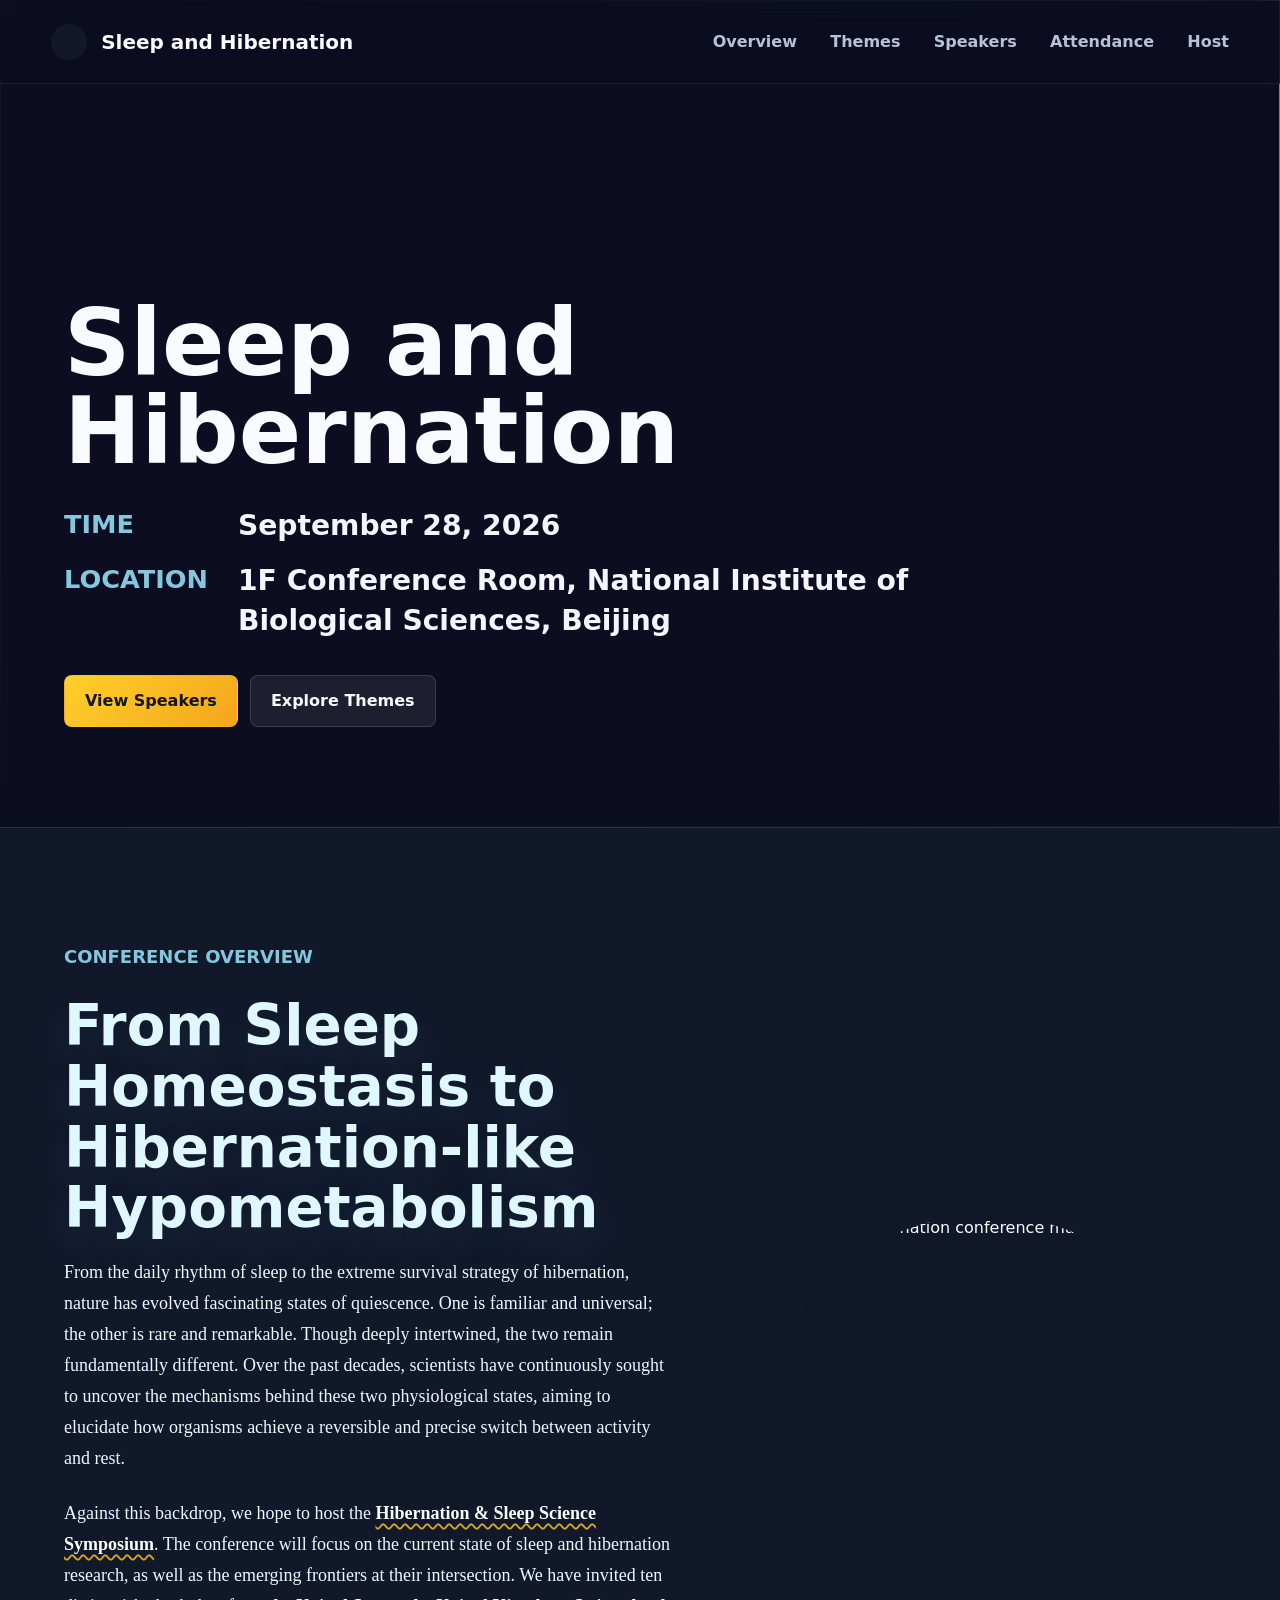
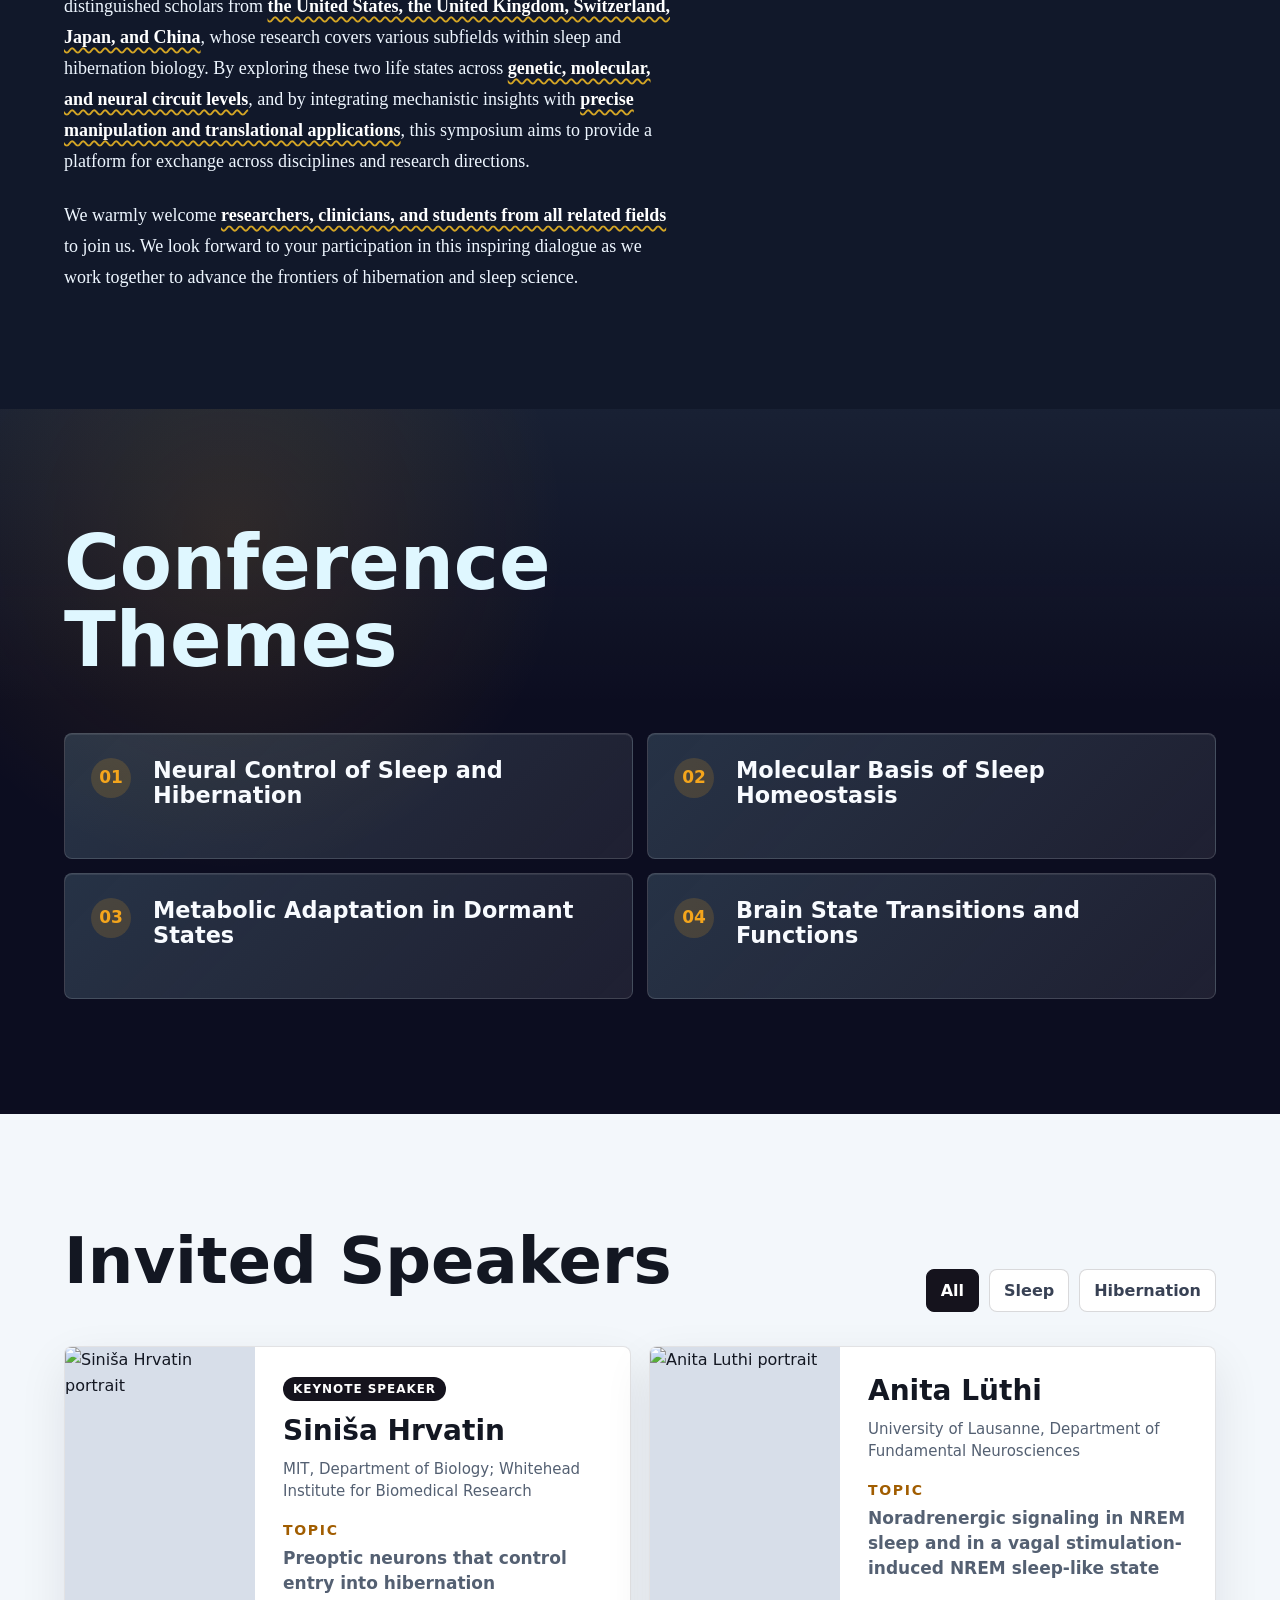
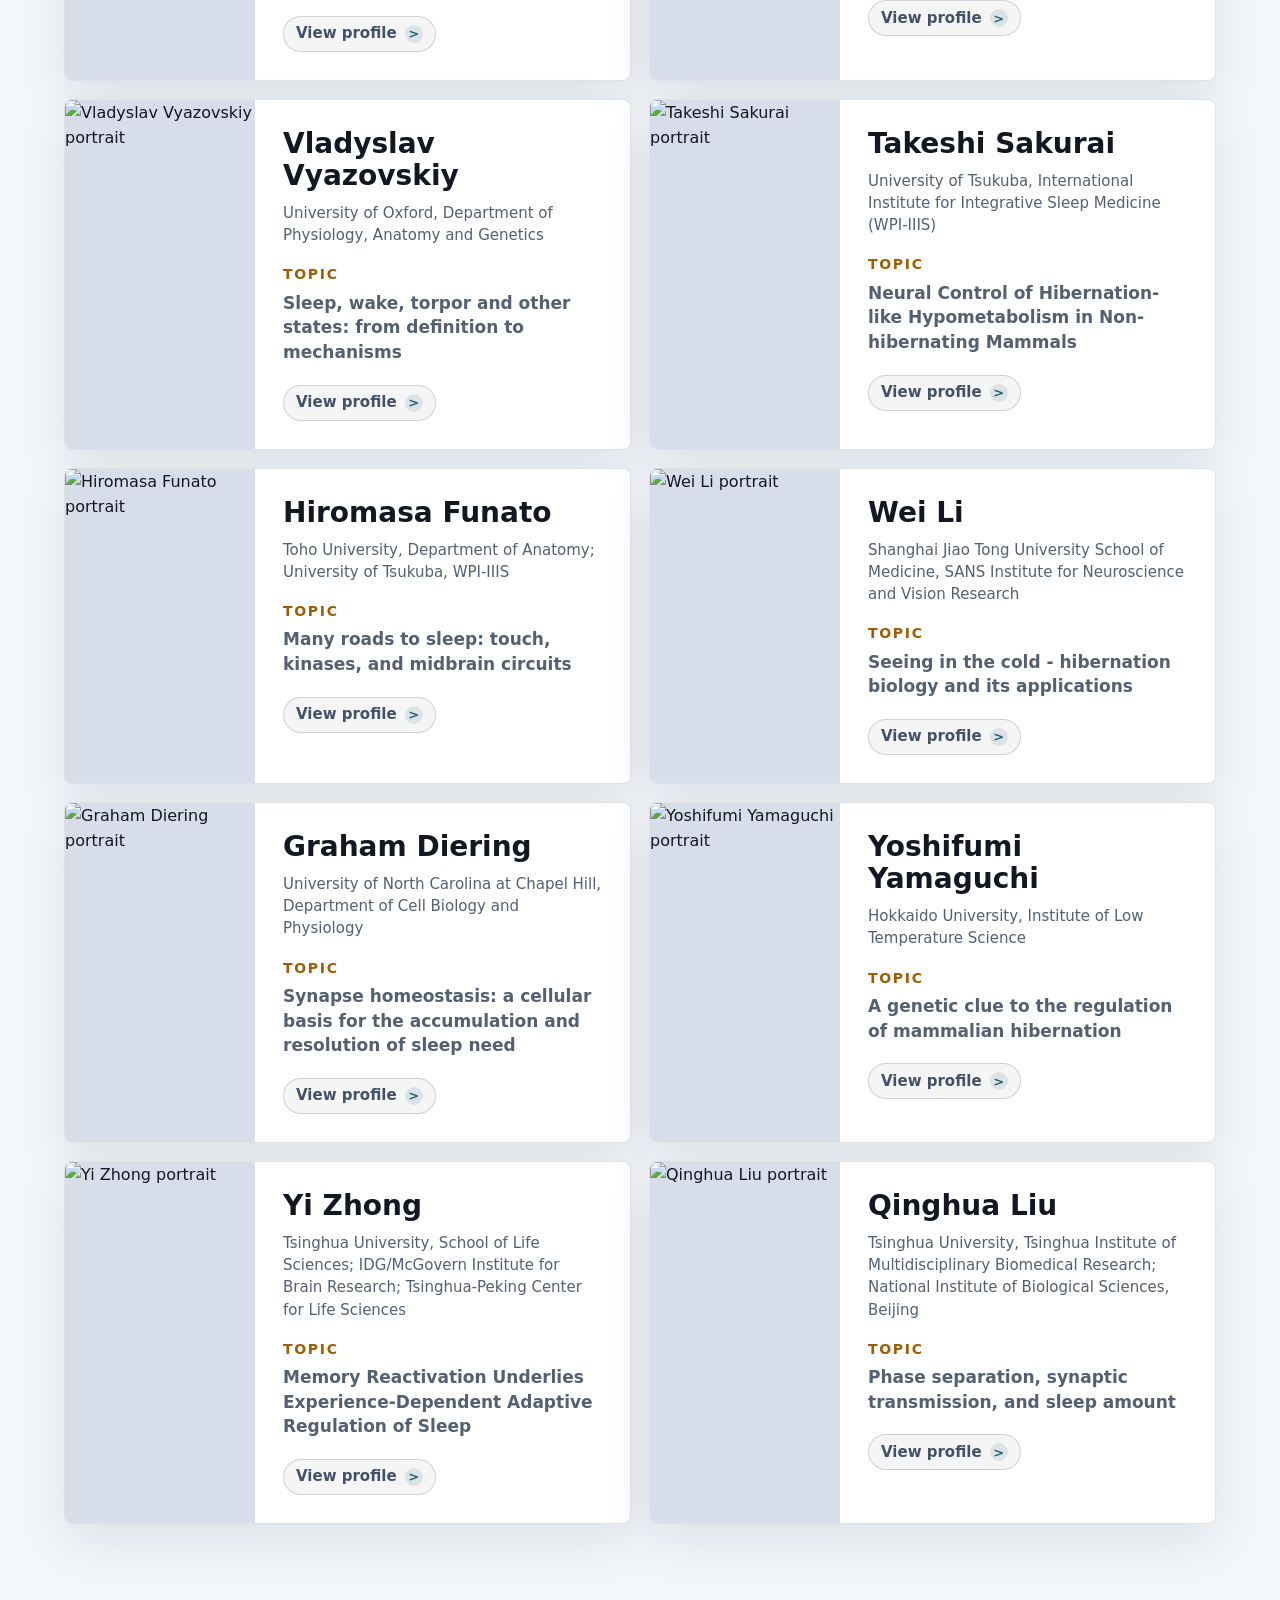
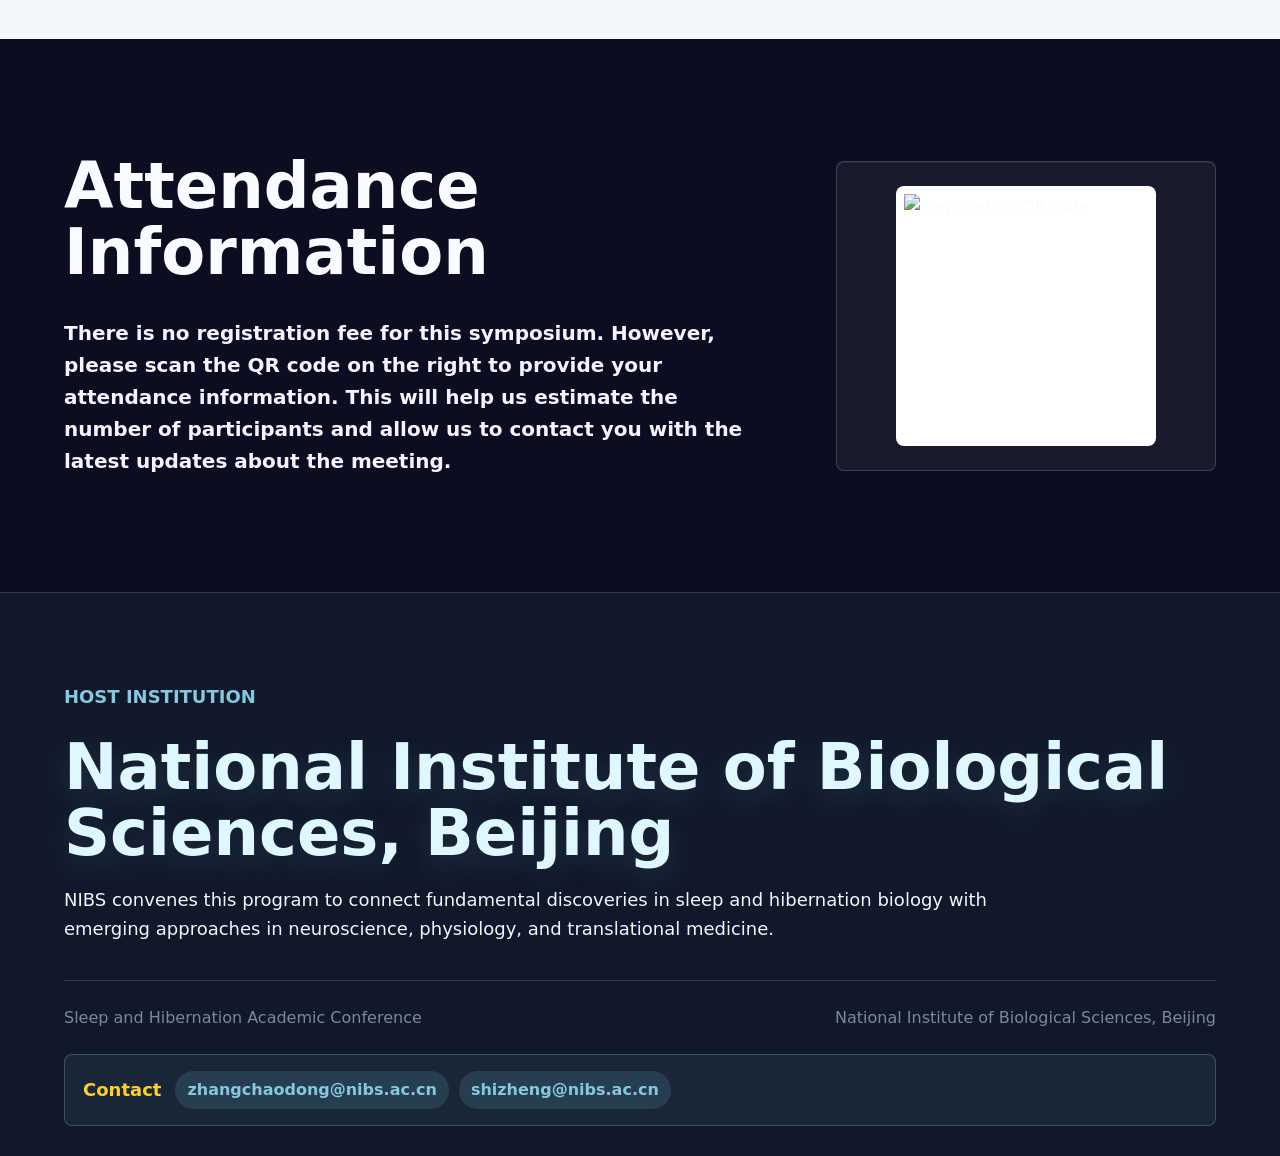
==== index.html @ 2f061929 "Add files via upload" ====
<!doctype html>
<html lang="en">
  <head>
    <meta charset="utf-8">
    <meta name="viewport" content="width=device-width, initial-scale=1">
    <title>Sleep and Hibernation | Academic Conference</title>
    <meta name="description" content="Sleep and Hibernation academic conference speaker introduction website.">
    <link rel="icon" href="assets/sleep-hibernation-logo.jpg">
    <link rel="stylesheet" href="styles.css">
  </head>
  <body>
    <header class="site-header" aria-label="Main navigation">
      <a class="brand" href="#top" aria-label="Sleep and Hibernation home">
        <span class="brand-mark"></span>
        <span>Sleep and Hibernation</span>
      </a>
      <nav class="nav-links" aria-label="Section navigation">
        <a href="#overview">Overview</a>
        <a href="#themes">Themes</a>
        <a href="#speakers">Speakers</a>
        <a href="#attendance">Attendance</a>
        <a href="#host">Host</a>
      </nav>
    </header>

    <main id="top">
      <section class="hero" aria-labelledby="hero-title">
        <div class="hero-media" aria-hidden="true">
          <img src="assets/sleep-hibernation-logo.jpg" alt="">
        </div>
        <div class="hero-panel">
          <h1 id="hero-title">Sleep and Hibernation</h1>
          <dl class="hero-details" aria-label="Conference time and location">
            <div>
              <dt>Time</dt>
              <dd>September 28, 2026</dd>
            </div>
            <div>
              <dt>Location</dt>
              <dd>1F Conference Room, National Institute of Biological Sciences, Beijing</dd>
            </div>
          </dl>
          <div class="hero-actions" aria-label="Primary links">
            <a class="button primary" href="#speakers">View Speakers</a>
            <a class="button secondary" href="#themes">Explore Themes</a>
          </div>
        </div>
      </section>

      <section id="overview" class="section intro-section">
        <div class="section-kicker">Conference Overview</div>
        <div class="intro-grid">
          <div class="intro-main">
            <h2>From Sleep Homeostasis to Hibernation-like Hypometabolism</h2>
            <div class="intro-copy">
              <p>
                From the daily rhythm of sleep to the extreme survival strategy of hibernation,
                nature has evolved fascinating states of quiescence. One is familiar and
                universal; the other is rare and remarkable. Though deeply intertwined, the two
                remain fundamentally different. Over the past decades, scientists have
                continuously sought to uncover the mechanisms behind these two physiological
                states, aiming to elucidate how organisms achieve a reversible and precise switch
                between activity and rest.
              </p>
              <p>
                Against this backdrop, we hope to host the <strong>Hibernation &amp; Sleep Science
                Symposium</strong>. The conference will focus on the current state of sleep and
                hibernation research, as well as the emerging frontiers at their intersection. We
                have invited ten distinguished scholars from <strong>the United States, the United Kingdom, Switzerland,
                Japan, and China</strong>, whose research covers various subfields within sleep
                and hibernation biology. By exploring these two life states across <strong>genetic,
                molecular, and neural circuit levels</strong>, and by integrating mechanistic
                insights with <strong>precise manipulation and translational applications</strong>,
                this symposium aims to provide a platform for exchange across disciplines and
                research directions.
              </p>
              <p>
                We warmly welcome <strong>researchers, clinicians, and students from all related
                fields</strong> to join us. We look forward to your participation in this
                inspiring dialogue as we work together to advance the frontiers of hibernation
                and sleep science.
              </p>
            </div>
          </div>
          <aside class="overview-panel" aria-label="Conference highlights">
            <div class="overview-panel-media">
              <img src="assets/conference-emblem-logo.jpg" alt="Sleep and Hibernation conference mark">
            </div>
          </aside>
        </div>
      </section>

      <section id="themes" class="section theme-section">
        <h2>Conference Themes</h2>
        <div class="theme-grid">
          <article class="theme-card">
            <span>01</span>
            <h3>Neural Control of Sleep and Hibernation</h3>
          </article>
          <article class="theme-card">
            <span>02</span>
            <h3>Molecular Basis of Sleep Homeostasis</h3>
          </article>
          <article class="theme-card">
            <span>03</span>
            <h3>Metabolic Adaptation in Dormant States</h3>
          </article>
          <article class="theme-card">
            <span>04</span>
            <h3>Brain State Transitions and Functions</h3>
          </article>
        </div>
      </section>

      <section id="speakers" class="section speakers-section">
        <div class="section-heading">
          <div>
            <h2>Invited Speakers</h2>
          </div>
          <div class="speaker-controls" aria-label="Speaker filters">
            <button class="filter-button is-active" type="button" data-filter="all">All</button>
            <button class="filter-button" type="button" data-filter="sleep">Sleep</button>
            <button class="filter-button" type="button" data-filter="hibernation">Hibernation</button>
          </div>
        </div>

        <div class="speaker-grid">
          <a class="speaker-card is-keynote" href="speaker.html?id=sinisa-hrvatin" data-topic="hibernation circuits">
            <img class="portrait-sinisa" src="assets/sinisa-hrvatin-updated.jpg" alt="Siniša Hrvatin portrait">
            <div class="speaker-content">
              <span class="speaker-badge">Keynote Speaker</span>
              <h3>Siniša Hrvatin</h3>
              <p class="affiliation">MIT, Department of Biology; Whitehead Institute for Biomedical Research</p>
              <p class="talk"><span>Topic</span>Preoptic neurons that control entry into hibernation</p>
              <span class="detail-cue">View profile</span>
            </div>
          </a>

          <a class="speaker-card" href="speaker.html?id=anita-luthi" data-topic="sleep circuits">
            <img src="assets/anita-luthi.png" alt="Anita Luthi portrait">
            <div class="speaker-content">
              <h3>Anita Lüthi</h3>
              <p class="affiliation">University of Lausanne, Department of Fundamental Neurosciences</p>
              <p class="talk"><span>Topic</span>Noradrenergic signaling in NREM sleep and in a vagal stimulation-induced NREM sleep-like state</p>
              <span class="detail-cue">View profile</span>
            </div>
          </a>

          <a class="speaker-card" href="speaker.html?id=vladyslav-vyazovskiy" data-topic="sleep hibernation">
            <img src="assets/vladyslav-vyazovskiy.jpeg" alt="Vladyslav Vyazovskiy portrait">
            <div class="speaker-content">
              <h3>Vladyslav Vyazovskiy</h3>
              <p class="affiliation">University of Oxford, Department of Physiology, Anatomy and Genetics</p>
              <p class="talk"><span>Topic</span>Sleep, wake, torpor and other states: from definition to mechanisms</p>
              <span class="detail-cue">View profile</span>
            </div>
          </a>

          <a class="speaker-card" href="speaker.html?id=takeshi-sakurai" data-topic="sleep hibernation circuits">
            <img src="assets/takeshi-sakurai.jpeg" alt="Takeshi Sakurai portrait">
            <div class="speaker-content">
              <h3>Takeshi Sakurai</h3>
              <p class="affiliation">University of Tsukuba, International Institute for Integrative Sleep Medicine (WPI-IIIS)</p>
              <p class="talk"><span>Topic</span>Neural Control of Hibernation-like Hypometabolism in Non-hibernating Mammals</p>
              <span class="detail-cue">View profile</span>
            </div>
          </a>

          <a class="speaker-card" href="speaker.html?id=hiromasa-funato" data-topic="sleep circuits">
            <img src="assets/hiromasa-funato.jpeg" alt="Hiromasa Funato portrait">
            <div class="speaker-content">
              <h3>Hiromasa Funato</h3>
              <p class="affiliation">Toho University, Department of Anatomy; University of Tsukuba, WPI-IIIS</p>
              <p class="talk"><span>Topic</span>Many roads to sleep: touch, kinases, and midbrain circuits</p>
              <span class="detail-cue">View profile</span>
            </div>
          </a>

          <a class="speaker-card" href="speaker.html?id=wei-li" data-topic="hibernation">
            <img src="assets/wei-li.jpeg" alt="Wei Li portrait">
            <div class="speaker-content">
              <h3>Wei Li</h3>
              <p class="affiliation">Shanghai Jiao Tong University School of Medicine, SANS Institute for Neuroscience and Vision Research</p>
              <p class="talk"><span>Topic</span>Seeing in the cold - hibernation biology and its applications</p>
              <span class="detail-cue">View profile</span>
            </div>
          </a>

          <a class="speaker-card" href="speaker.html?id=graham-diering" data-topic="sleep">
            <img src="assets/graham-diering.jpeg" alt="Graham Diering portrait">
            <div class="speaker-content">
              <h3>Graham Diering</h3>
              <p class="affiliation">University of North Carolina at Chapel Hill, Department of Cell Biology and Physiology</p>
              <p class="talk"><span>Topic</span>Synapse homeostasis: a cellular basis for the accumulation and resolution of sleep need</p>
              <span class="detail-cue">View profile</span>
            </div>
          </a>

          <a class="speaker-card" href="speaker.html?id=yoshifumi-yamaguchi" data-topic="hibernation">
            <img src="assets/yoshifumi-yamaguchi-updated.jpg" alt="Yoshifumi Yamaguchi portrait">
            <div class="speaker-content">
              <h3>Yoshifumi Yamaguchi</h3>
              <p class="affiliation">Hokkaido University, Institute of Low Temperature Science</p>
              <p class="talk"><span>Topic</span>A genetic clue to the regulation of mammalian hibernation</p>
              <span class="detail-cue">View profile</span>
            </div>
          </a>

          <a class="speaker-card" href="speaker.html?id=yi-zhong" data-topic="circuits">
            <img class="portrait-yi" src="assets/yi-zhong-updated.jpg" alt="Yi Zhong portrait">
            <div class="speaker-content">
              <h3>Yi Zhong</h3>
              <p class="affiliation">Tsinghua University, School of Life Sciences; IDG/McGovern Institute for Brain Research; Tsinghua-Peking Center for Life Sciences</p>
              <p class="talk"><span>Topic</span>Memory Reactivation Underlies Experience-Dependent Adaptive Regulation of Sleep</p>
              <span class="detail-cue">View profile</span>
            </div>
          </a>

          <a class="speaker-card" href="speaker.html?id=qinghua-liu" data-topic="sleep hibernation circuits">
            <img src="assets/qinghua-liu-updated.png" alt="Qinghua Liu portrait">
            <div class="speaker-content">
              <h3>Qinghua Liu</h3>
              <p class="affiliation">Tsinghua University, Tsinghua Institute of Multidisciplinary Biomedical Research; National Institute of Biological Sciences, Beijing</p>
              <p class="talk"><span>Topic</span>Phase separation, synaptic transmission, and sleep amount</p>
              <span class="detail-cue">View profile</span>
            </div>
          </a>
        </div>
      </section>

      <section id="attendance" class="section attendance-section">
        <div class="attendance-copy">
          <h2>Attendance Information</h2>
          <p>
            There is no registration fee for this symposium. However, please scan the QR code
            on the right to provide your attendance information. This will help us estimate
            the number of participants and allow us to contact you with the latest updates
            about the meeting.
          </p>
        </div>
        <aside class="registration-card" aria-label="Registration QR code">
          <img class="registration-qr" src="assets/registration-qrcode.jpg" alt="Registration QR code">
        </aside>
      </section>
    </main>

    <footer id="host" class="site-footer">
      <div class="footer-host">
        <div class="section-kicker">Host Institution</div>
        <h2>National Institute of Biological Sciences, Beijing</h2>
        <p>
          NIBS convenes this program to connect fundamental discoveries in sleep and hibernation
          biology with emerging approaches in neuroscience, physiology, and translational medicine.
        </p>
      </div>
      <div class="footer-meta">
        <span>Sleep and Hibernation Academic Conference</span>
        <span>National Institute of Biological Sciences, Beijing</span>
        <span class="footer-contact">
          <strong>Contact</strong>
          <a href="mailto:zhangchaodong@nibs.ac.cn">zhangchaodong@nibs.ac.cn</a>
          <a href="mailto:shizheng@nibs.ac.cn">shizheng@nibs.ac.cn</a>
        </span>
      </div>
    </footer>

    <script src="script.js"></script>
  </body>
</html>
---- styles.css ----
:root {
  color-scheme: dark;
  --ink: #f8fbff;
  --muted: #b8c2d6;
  --dim: #7c879d;
  --navy: #0c0d20;
  --panel: #171b2d;
  --line: rgba(255, 255, 255, 0.14);
  --amber: #f4a51c;
  --gold: #ffd02a;
  --blue: #83c8de;
  --ice: #dff7ff;
  --shadow: 0 24px 70px rgba(0, 0, 0, 0.34);
}

* {
  box-sizing: border-box;
}

html {
  scroll-behavior: smooth;
}

body {
  margin: 0;
  font-family: Inter, ui-sans-serif, system-ui, -apple-system, BlinkMacSystemFont, "Segoe UI", sans-serif;
  background: var(--navy);
  color: var(--ink);
  line-height: 1.6;
}

img {
  max-width: 100%;
  display: block;
}

a {
  color: inherit;
  text-decoration: none;
}

.site-header {
  position: fixed;
  z-index: 10;
  top: 0;
  left: 0;
  right: 0;
  display: flex;
  align-items: center;
  justify-content: space-between;
  min-height: 84px;
  padding: 18px clamp(24px, 4vw, 72px);
  border-bottom: 1px solid rgba(255, 255, 255, 0.08);
  background: rgba(12, 13, 32, 0.78);
  backdrop-filter: blur(18px);
}

.brand {
  display: inline-flex;
  align-items: center;
  gap: 14px;
  font-size: 20px;
  font-weight: 900;
  letter-spacing: 0;
}

.brand-mark {
  width: 36px;
  height: 36px;
  border-radius: 999px;
  border: 1px solid transparent;
  background: #12182a url("assets/conference-emblem-brand.jpg") center / 112% 112% no-repeat;
  box-shadow: none;
}

.nav-links {
  display: flex;
  gap: clamp(18px, 2.6vw, 38px);
  color: var(--muted);
  font-size: 16px;
  font-weight: 800;
}

.nav-links a {
  transition: color 180ms ease;
}

.nav-links a:hover {
  color: var(--ink);
}

.hero {
  position: relative;
  min-height: 92vh;
  display: grid;
  align-items: end;
  padding: 120px clamp(18px, 5vw, 72px) 8vh;
  overflow: hidden;
  border-bottom: 1px solid var(--line);
}

.hero-media {
  position: absolute;
  inset: 0;
}

.hero-media::after {
  content: "";
  position: absolute;
  inset: 0;
  background:
    linear-gradient(90deg, rgba(12, 13, 32, 0.96) 0%, rgba(12, 13, 32, 0.76) 45%, rgba(12, 13, 32, 0.36) 100%),
    linear-gradient(0deg, rgba(12, 13, 32, 0.92) 0%, rgba(12, 13, 32, 0) 34%);
}

.hero-media img {
  width: 100%;
  height: 100%;
  object-fit: cover;
  object-position: 58% center;
  filter: saturate(1.08) contrast(1.02);
}

.hero-panel {
  position: relative;
  max-width: 1280px;
  transform: translateY(-28px);
}

.eyebrow,
.section-kicker {
  margin: 0 0 24px;
  color: var(--blue);
  font-size: clamp(18px, 1.4vw, 24px);
  font-weight: 900;
  letter-spacing: 0;
  text-transform: uppercase;
}

.eyebrow {
  margin-bottom: 16px;
  font-size: clamp(24px, 1.8vw, 32px);
}

h1,
h2,
h3,
p {
  margin-top: 0;
}

h1 {
  margin-bottom: 30px;
  max-width: 1220px;
  font-size: clamp(56px, 7.2vw, 112px);
  line-height: 0.96;
  letter-spacing: 0;
}

h2 {
  margin-bottom: 18px;
  font-size: clamp(34px, 5vw, 64px);
  line-height: 1.02;
  letter-spacing: 0;
}

h3 {
  margin-bottom: 10px;
  font-size: 24px;
  line-height: 1.15;
}

.hero-actions {
  display: flex;
  flex-wrap: wrap;
  gap: 12px;
}

.hero-details {
  display: grid;
  gap: 16px;
  max-width: 850px;
  margin: 0 0 34px;
}

.hero-details div {
  display: grid;
  grid-template-columns: 150px minmax(0, 1fr);
  gap: 24px;
  align-items: start;
}

.hero-details dt {
  color: var(--blue);
  font-size: clamp(21px, 2vw, 28px);
  font-weight: 900;
  letter-spacing: 0;
  line-height: 1.42;
  text-transform: uppercase;
}

.hero-details dd {
  margin: 0;
  color: #f2f7ff;
  font-size: clamp(22px, 2.2vw, 30px);
  font-weight: 800;
  line-height: 1.42;
}

.button {
  display: inline-flex;
  align-items: center;
  justify-content: center;
  min-height: 46px;
  padding: 12px 20px;
  border: 1px solid var(--line);
  border-radius: 8px;
  font-weight: 800;
  transition: transform 180ms ease, border-color 180ms ease, background 180ms ease;
}

.button:hover {
  transform: translateY(-2px);
}

.button.primary {
  border-color: transparent;
  background: linear-gradient(135deg, var(--gold), var(--amber));
  color: #15131d;
}

.button.secondary {
  background: rgba(255, 255, 255, 0.07);
}

.section {
  padding: clamp(64px, 9vw, 116px) clamp(18px, 5vw, 72px);
}

.section-heading {
  display: grid;
  grid-template-columns: minmax(0, 1.15fr) minmax(280px, 0.85fr);
  gap: clamp(28px, 5vw, 72px);
  align-items: end;
}

.intro-grid {
  display: grid;
  grid-template-columns: minmax(0, 1060px) minmax(380px, 480px);
  gap: clamp(44px, 5vw, 92px);
  align-items: center;
  justify-content: space-between;
}

.intro-section {
  background: #11182a;
}

.intro-main h2 {
  max-width: 980px;
  color: var(--ice);
  font-family: inherit;
  font-size: clamp(34px, 4.4vw, 60px);
  line-height: 1.08;
  text-shadow: 0 16px 42px rgba(131, 200, 222, 0.12);
}

.intro-section p,
.host-copy p {
  max-width: 1040px;
  color: #eef6ff;
  font-size: 18px;
}

.intro-copy {
  max-width: 1040px;
  font-family: "Comic Sans MS", "Comic Sans", cursive;
}

.intro-copy p {
  margin-bottom: 24px;
  line-height: 1.72;
}

.intro-copy p:last-child {
  margin-bottom: 0;
}

.intro-copy strong {
  color: #ffffff;
  font-weight: 900;
  text-decoration-line: underline;
  text-decoration-style: wavy;
  text-decoration-color: rgba(255, 196, 35, 0.82);
  text-decoration-thickness: 1.5px;
  text-underline-offset: 0.22em;
}

.overview-panel {
  display: grid;
  justify-items: end;
  align-items: center;
  min-height: 360px;
}

.overview-panel-media {
  width: min(100%, 460px);
  aspect-ratio: 1;
  overflow: hidden;
  border-radius: 999px;
  background: transparent;
  box-shadow: none;
}

.overview-panel-media img {
  width: 100%;
  height: 100%;
  object-fit: contain;
  filter: drop-shadow(0 22px 48px rgba(0, 0, 0, 0.18));
}

.theme-section {
  background:
    radial-gradient(circle at 18% 18%, rgba(244, 165, 28, 0.12), transparent 28%),
    linear-gradient(180deg, rgba(131, 200, 222, 0.1), transparent 42%),
    #0c0d20;
}

.theme-section .section-kicker {
  margin-bottom: 12px;
  color: var(--gold);
  font-size: clamp(16px, 1.2vw, 20px);
}

.theme-section h2 {
  max-width: 760px;
  margin-bottom: 54px;
  color: var(--ice);
  font-family: inherit;
  font-size: clamp(44px, 6vw, 76px);
}

.theme-grid {
  display: grid;
  grid-template-columns: repeat(2, minmax(0, 1fr));
  gap: 14px;
  margin-top: 0;
}

.theme-card {
  position: relative;
  min-height: 126px;
  padding: 24px 28px 24px 88px;
  border: 1px solid var(--line);
  border-radius: 8px;
  background:
    linear-gradient(135deg, rgba(131, 200, 222, 0.16), rgba(255, 255, 255, 0.045)),
    rgba(255, 255, 255, 0.04);
  box-shadow: inset 0 1px 0 rgba(255, 255, 255, 0.08);
}

.theme-card span {
  position: absolute;
  top: 24px;
  left: 26px;
  display: grid;
  place-items: center;
  width: 40px;
  height: 40px;
  margin-bottom: 0;
  border-radius: 999px;
  background: rgba(244, 165, 28, 0.16);
  color: var(--amber);
  font-size: 17px;
  font-weight: 900;
}

.theme-card h3 {
  max-width: 520px;
  margin-bottom: 0;
  font-size: clamp(20px, 1.75vw, 27px);
  line-height: 1.14;
}

.theme-card p {
  margin-bottom: 0;
  color: var(--muted);
}

.speakers-section {
  background: #f3f7fb;
  color: #131722;
}

.speakers-section .section-kicker {
  color: #27778d;
}

.speaker-controls {
  display: flex;
  flex-wrap: wrap;
  justify-content: flex-end;
  gap: 10px;
}

.filter-button {
  min-height: 38px;
  padding: 8px 14px;
  border: 1px solid rgba(19, 23, 34, 0.16);
  border-radius: 8px;
  background: #ffffff;
  color: #384154;
  font: inherit;
  font-weight: 800;
  cursor: pointer;
  transition: background 160ms ease, color 160ms ease, border-color 160ms ease;
}

.filter-button.is-active,
.filter-button:hover {
  border-color: #15131d;
  background: #15131d;
  color: #ffffff;
}

.speaker-grid {
  display: grid;
  grid-template-columns: repeat(2, minmax(0, 1fr));
  gap: 18px;
  margin-top: 34px;
}

.speaker-card {
  position: relative;
  display: grid;
  grid-template-columns: 190px minmax(0, 1fr);
  min-height: 260px;
  overflow: hidden;
  border: 1px solid rgba(19, 23, 34, 0.12);
  border-radius: 8px;
  background: #ffffff;
  box-shadow: 0 18px 48px rgba(15, 21, 36, 0.09);
  color: inherit;
  cursor: pointer;
  transition: border-color 180ms ease, box-shadow 180ms ease, transform 180ms ease;
}

.speaker-card:hover,
.speaker-card:focus-visible {
  border-color: rgba(29, 96, 115, 0.42);
  box-shadow: 0 22px 54px rgba(15, 21, 36, 0.14);
  transform: translateY(-2px);
  outline: none;
}

.speaker-card:hover .detail-cue,
.speaker-card:focus-visible .detail-cue {
  border-color: #15131d;
  background: #15131d;
  color: #ffffff;
  transform: translateX(2px);
}

.speaker-card.is-hidden {
  display: none;
}

.speaker-card img {
  width: 100%;
  height: 100%;
  min-height: 260px;
  object-fit: cover;
  background: #d7dee9;
}

.speaker-card .portrait-sinisa {
  object-position: 68% center;
}

.speaker-card .portrait-yi,
.profile-photo .portrait-yi {
  object-position: 54% center;
}

.speaker-content {
  padding: 28px;
}

.speaker-content h3 {
  font-size: 28px;
}

.speaker-badge {
  display: inline-flex;
  width: fit-content;
  margin-bottom: 14px;
  padding: 6px 10px;
  border-radius: 999px;
  background: #15131d;
  color: #ffffff;
  font-size: 12px;
  font-weight: 900;
  letter-spacing: 0.08em;
  line-height: 1;
  text-transform: uppercase;
}

.speaker-content p {
  color: #546072;
}

.speaker-content p:last-child {
  margin-bottom: 0;
}

.talk {
  margin-bottom: 0;
  color: #384154;
  font-size: 17px;
  font-weight: 900;
  line-height: 1.45;
}

.talk span {
  display: block;
  margin-bottom: 6px;
  color: #a15d00;
  font-size: 14px;
  letter-spacing: 0.12em;
  text-transform: uppercase;
}

.affiliation {
  margin-bottom: 18px;
  color: #4f6a82;
  font-size: 15px;
  font-weight: 500;
  line-height: 1.48;
}

.detail-cue {
  display: inline-flex;
  align-items: center;
  gap: 8px;
  margin-top: 20px;
  width: fit-content;
  padding: 8px 12px;
  border: 1px solid rgba(19, 23, 34, 0.16);
  border-radius: 999px;
  background: rgba(19, 23, 34, 0.04);
  color: #42506a;
  font-size: 15px;
  font-weight: 800;
  line-height: 1;
  transition: background 160ms ease, border-color 160ms ease, color 160ms ease, transform 160ms ease;
}

.detail-cue::after {
  content: ">";
  display: grid;
  place-items: center;
  width: 18px;
  height: 18px;
  border-radius: 999px;
  background: rgba(29, 96, 115, 0.12);
  color: #1d6073;
  font-size: 13px;
  line-height: 1;
}

.speaker-card:hover .detail-cue::after,
.speaker-card:focus-visible .detail-cue::after {
  background: rgba(255, 255, 255, 0.18);
  color: #ffffff;
}

.attendance-section {
  display: grid;
  grid-template-columns: minmax(0, 1fr) minmax(300px, 380px);
  gap: clamp(36px, 6vw, 86px);
  align-items: center;
  background: #0c0d20;
}

.attendance-section .section-kicker {
  color: #9eeeff;
}

.attendance-copy {
  max-width: 920px;
}

.attendance-copy p {
  max-width: 860px;
  margin-top: 32px;
  margin-bottom: 0;
  color: #eef6ff;
  font-size: 20px;
  font-weight: 700;
}

.registration-card {
  display: flex;
  align-items: center;
  justify-content: center;
  padding: 24px;
  border: 1px solid rgba(131, 200, 222, 0.24);
  border-radius: 8px;
  background: rgba(255, 255, 255, 0.055);
  box-shadow: inset 0 1px 0 rgba(255, 255, 255, 0.07);
}

.registration-qr {
  width: min(100%, 260px);
  aspect-ratio: 1;
  padding: 8px;
  border-radius: 8px;
  background: #ffffff;
  object-fit: contain;
}

.profile-main {
  min-height: 100vh;
  padding-top: 72px;
  background:
    linear-gradient(180deg, rgba(131, 200, 222, 0.09), transparent 28%),
    #0f1726;
}

.profile-hero {
  display: grid;
  grid-template-columns: minmax(260px, 0.68fr) minmax(0, 1.32fr);
  gap: clamp(28px, 5vw, 72px);
  align-items: start;
  padding: clamp(54px, 8vw, 96px) clamp(18px, 5vw, 72px);
}

.profile-photo {
  margin: 0;
  overflow: hidden;
  border: 1px solid var(--line);
  border-radius: 8px;
  background: #20283a;
  box-shadow: var(--shadow);
}

.profile-photo img {
  width: 100%;
  aspect-ratio: 4 / 5;
  object-fit: cover;
}

.profile-photo .portrait-sinisa {
  object-position: 68% center;
}

.profile-content {
  max-width: 900px;
}

.profile-content h1 {
  margin-bottom: 16px;
  font-size: clamp(48px, 7vw, 92px);
}

.profile-affiliation {
  margin-bottom: 34px;
  color: var(--blue);
  font-size: 20px;
  font-weight: 600;
  line-height: 1.5;
}

.profile-talk,
.profile-bio,
.profile-links,
.profile-publications {
  padding: 26px;
  border: 1px solid var(--line);
  border-radius: 8px;
  background: rgba(255, 255, 255, 0.055);
}

.profile-talk,
.profile-bio,
.profile-links {
  margin-bottom: 18px;
}

.profile-talk span,
.profile-bio span,
.profile-links span,
.profile-publications > span {
  display: block;
  margin-bottom: 14px;
  color: var(--amber);
  font-size: 15px;
  font-weight: 900;
  letter-spacing: 0.08em;
  text-transform: uppercase;
}

.profile-talk p,
.profile-bio p {
  margin-bottom: 0;
  color: var(--muted);
  font-size: 18px;
}

.profile-talk p {
  color: var(--ink);
  font-size: 22px;
  font-weight: 900;
}

.profile-links a,
.profile-publications a {
  color: var(--ice);
  font-weight: 900;
  text-decoration: underline;
  text-decoration-color: rgba(223, 247, 255, 0.34);
  text-underline-offset: 4px;
}

.profile-publications ul {
  display: grid;
  gap: 18px;
  margin: 0;
  padding: 0;
  list-style: none;
}

.profile-publications li {
  display: grid;
  gap: 6px;
}

.profile-publications li span {
  color: var(--muted);
  font-size: 15px;
  font-weight: 800;
}

.profile-back {
  display: inline-flex;
  margin-top: 28px;
  color: var(--ice);
  font-weight: 900;
}

.site-footer {
  display: grid;
  gap: 36px;
  padding: clamp(58px, 7vw, 92px) clamp(18px, 5vw, 72px) 30px;
  border-top: 1px solid var(--line);
  background: #11182a;
  color: var(--dim);
  font-size: 14px;
}

.footer-host {
  max-width: 1180px;
}

.footer-host h2 {
  margin-bottom: 20px;
  color: var(--ice);
  text-shadow: 0 10px 34px rgba(131, 200, 222, 0.16);
}

.footer-host p {
  max-width: 980px;
  margin-bottom: 0;
  color: #eef6ff;
  font-size: 18px;
}

.footer-meta {
  display: grid;
  grid-template-columns: minmax(0, 1fr) minmax(0, 1fr);
  gap: 18px;
  padding-top: 24px;
  border-top: 1px solid var(--line);
  font-size: 16px;
  line-height: 1.6;
}

.footer-meta span:nth-child(2) {
  text-align: right;
}

.footer-contact {
  display: flex;
  flex-wrap: wrap;
  align-items: center;
  grid-column: 1 / -1;
  gap: 10px;
  margin-top: 6px;
  padding: 16px 18px;
  border: 1px solid rgba(131, 200, 222, 0.28);
  border-radius: 8px;
  background: rgba(131, 200, 222, 0.08);
  color: #eef6ff;
}

.footer-contact strong {
  margin-right: 4px;
  color: var(--gold);
  font-size: 18px;
  font-weight: 900;
}

.footer-contact a {
  display: inline-flex;
  align-items: center;
  min-height: 34px;
  padding: 6px 12px;
  border-radius: 999px;
  background: rgba(131, 200, 222, 0.14);
  color: var(--blue);
  font-weight: 900;
}

.footer-contact a:hover {
  background: rgba(131, 200, 222, 0.24);
  color: var(--ice);
}

@media (max-width: 1080px) {
  .theme-grid,
  .speaker-grid {
    grid-template-columns: repeat(2, minmax(0, 1fr));
  }

  .speaker-card {
    grid-template-columns: 160px minmax(0, 1fr);
  }
}

@media (max-width: 780px) {
  .site-header {
    position: absolute;
    align-items: flex-start;
    gap: 12px;
    min-height: 72px;
  }

  .nav-links {
    display: none;
  }

  .hero {
    min-height: 88vh;
    padding-top: 108px;
  }

  .hero-panel,
  h1 {
    max-width: 820px;
  }

  h1 {
    font-size: clamp(54px, 11vw, 86px);
  }

  .hero-media img {
    object-position: 60% center;
  }

  .hero-media::after {
    background:
      linear-gradient(90deg, rgba(12, 13, 32, 0.96), rgba(12, 13, 32, 0.62)),
      linear-gradient(0deg, rgba(12, 13, 32, 0.96), rgba(12, 13, 32, 0.08) 62%);
  }

  .section-heading,
  .intro-grid,
  .attendance-section {
    grid-template-columns: 1fr;
  }

  .overview-panel {
    justify-items: center;
    min-height: 0;
  }

  .theme-grid,
  .speaker-grid {
    grid-template-columns: 1fr;
  }

  .theme-section h2 {
    margin-bottom: 28px;
  }

  .theme-card {
    min-height: 118px;
    padding: 22px 24px 22px 78px;
  }

  .theme-card span {
    top: 22px;
    left: 24px;
    width: 36px;
    height: 36px;
  }

  .speaker-controls {
    justify-content: flex-start;
  }

  .speaker-card {
    grid-template-columns: 1fr;
  }

  .speaker-card img {
    height: 320px;
  }

  .registration-card {
    max-width: 520px;
  }

  .profile-hero {
    grid-template-columns: 1fr;
  }

  .profile-photo {
    max-width: 420px;
  }
}

@media (max-width: 480px) {
  .brand {
    font-size: 14px;
  }

  h1 {
    font-size: 52px;
  }

  .hero-actions,
  .button {
    width: 100%;
  }

  .hero-details div,
  .footer-meta {
    grid-template-columns: 1fr;
  }

  .registration-qr {
    width: 160px;
  }

  .hero-details {
    gap: 14px;
    margin-bottom: 28px;
  }

  .hero-details div {
    gap: 4px;
  }

  .hero-details dd {
    font-size: 21px;
  }

  .footer-meta span:nth-child(2) {
    text-align: left;
  }

  .speaker-content {
    padding: 20px;
  }

  .theme-card {
    min-height: 104px;
    padding: 18px 18px 20px 66px;
  }

  .theme-card span {
    top: 18px;
    left: 18px;
    width: 34px;
    height: 34px;
    font-size: 15px;
  }

  .overview-panel {
    min-height: 280px;
  }

  .overview-panel-media {
    width: min(100%, 300px);
  }
}
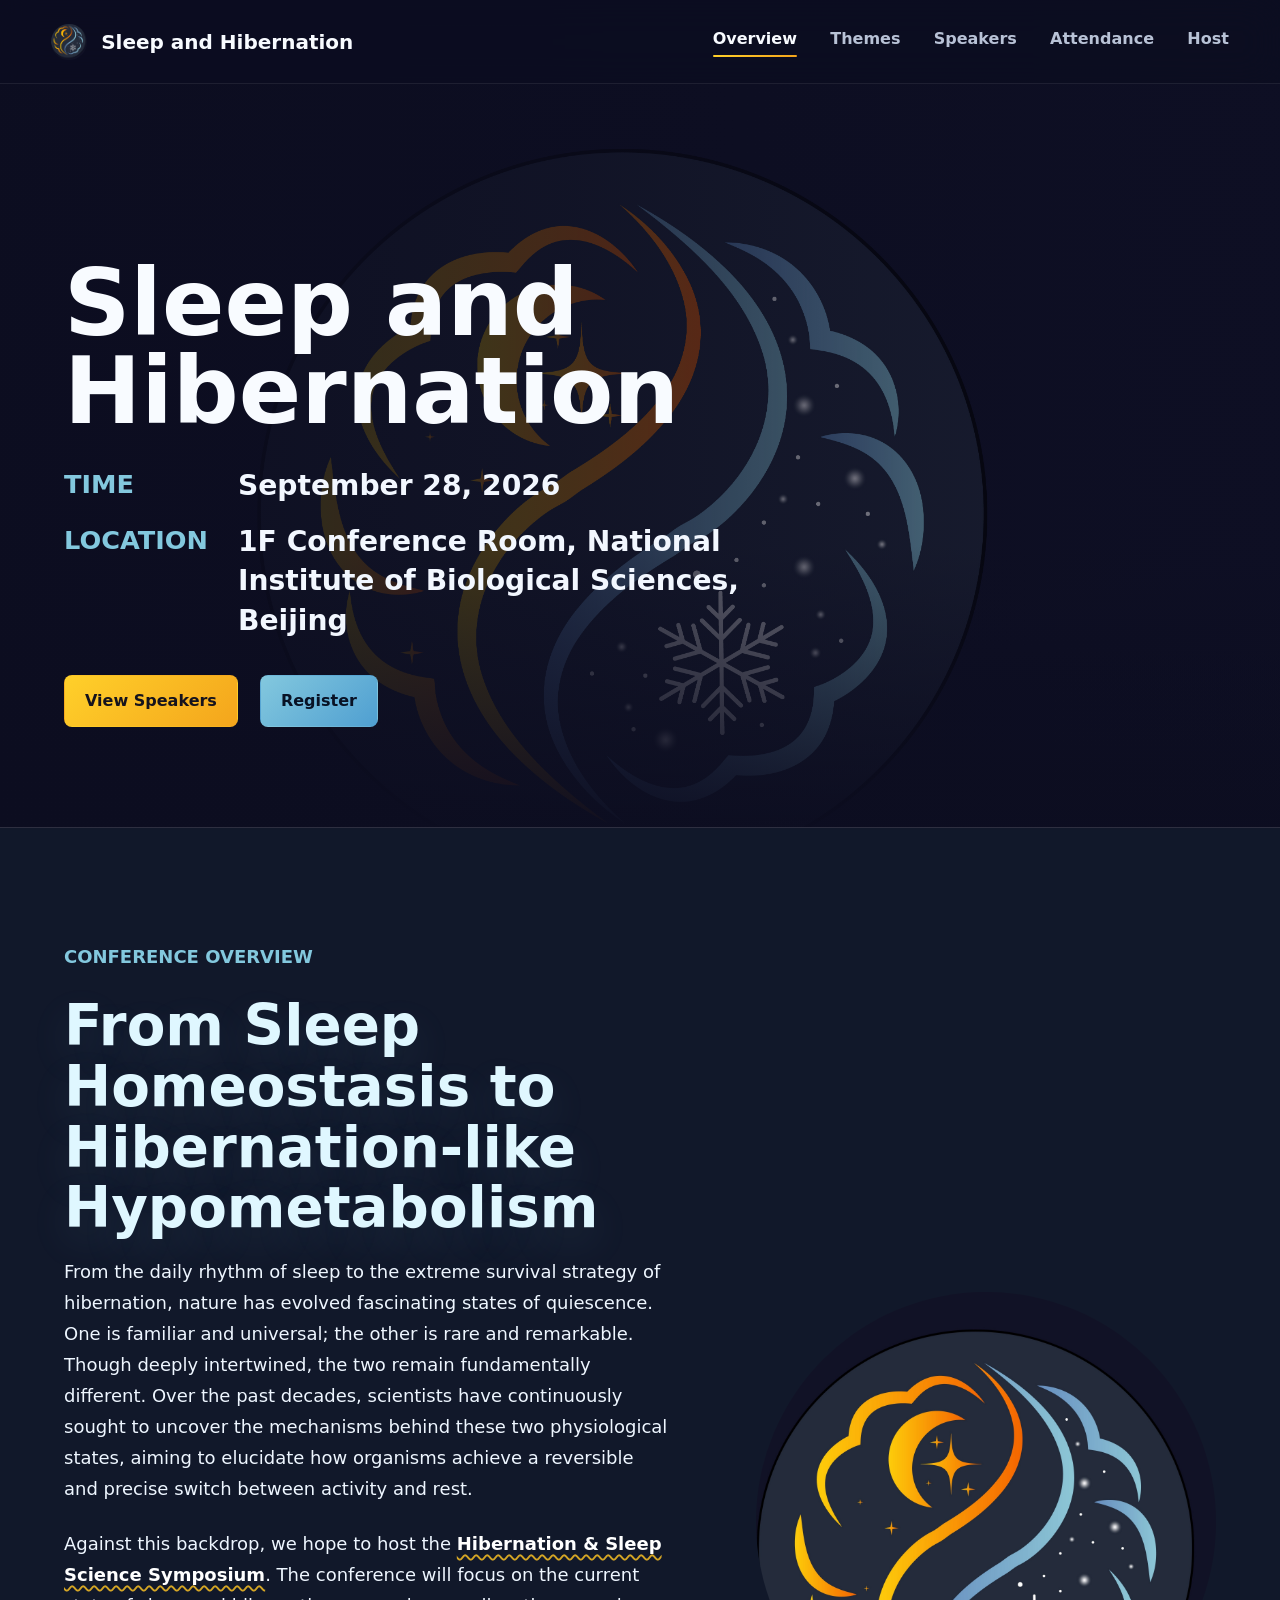
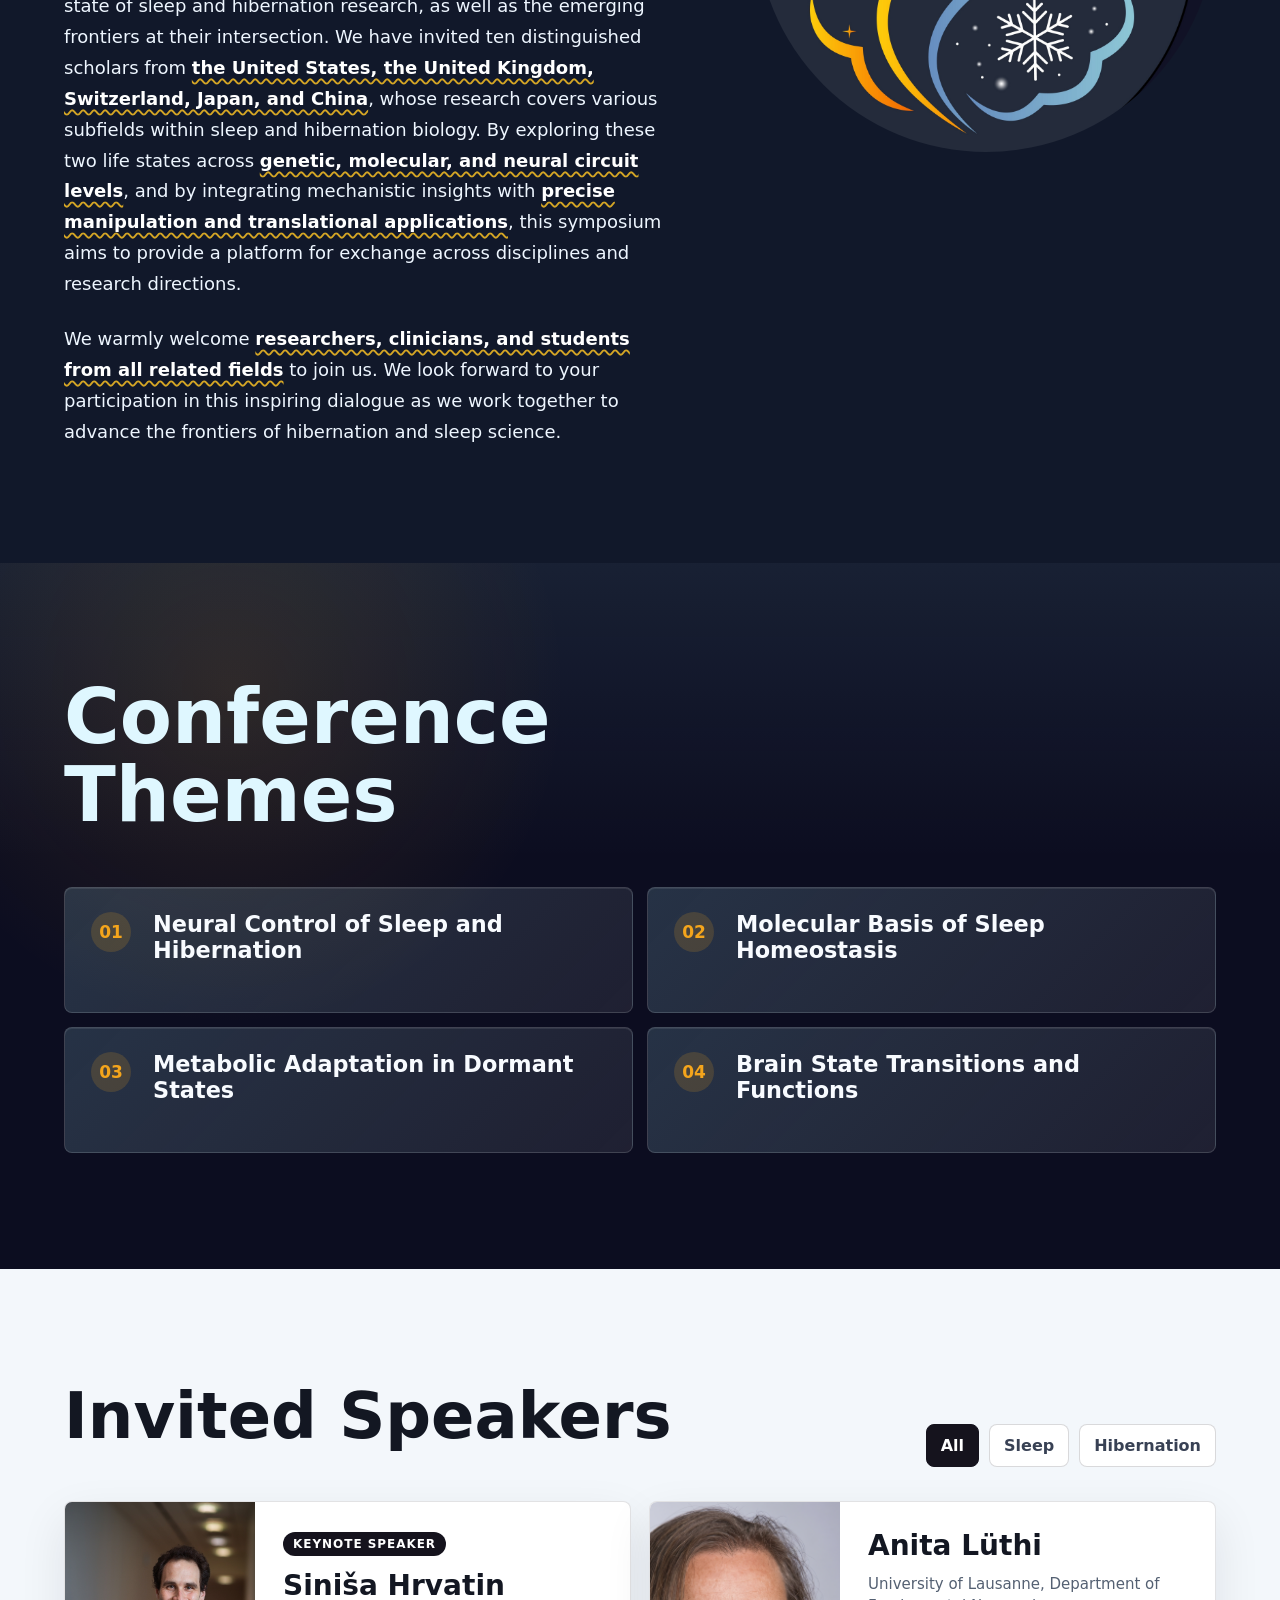
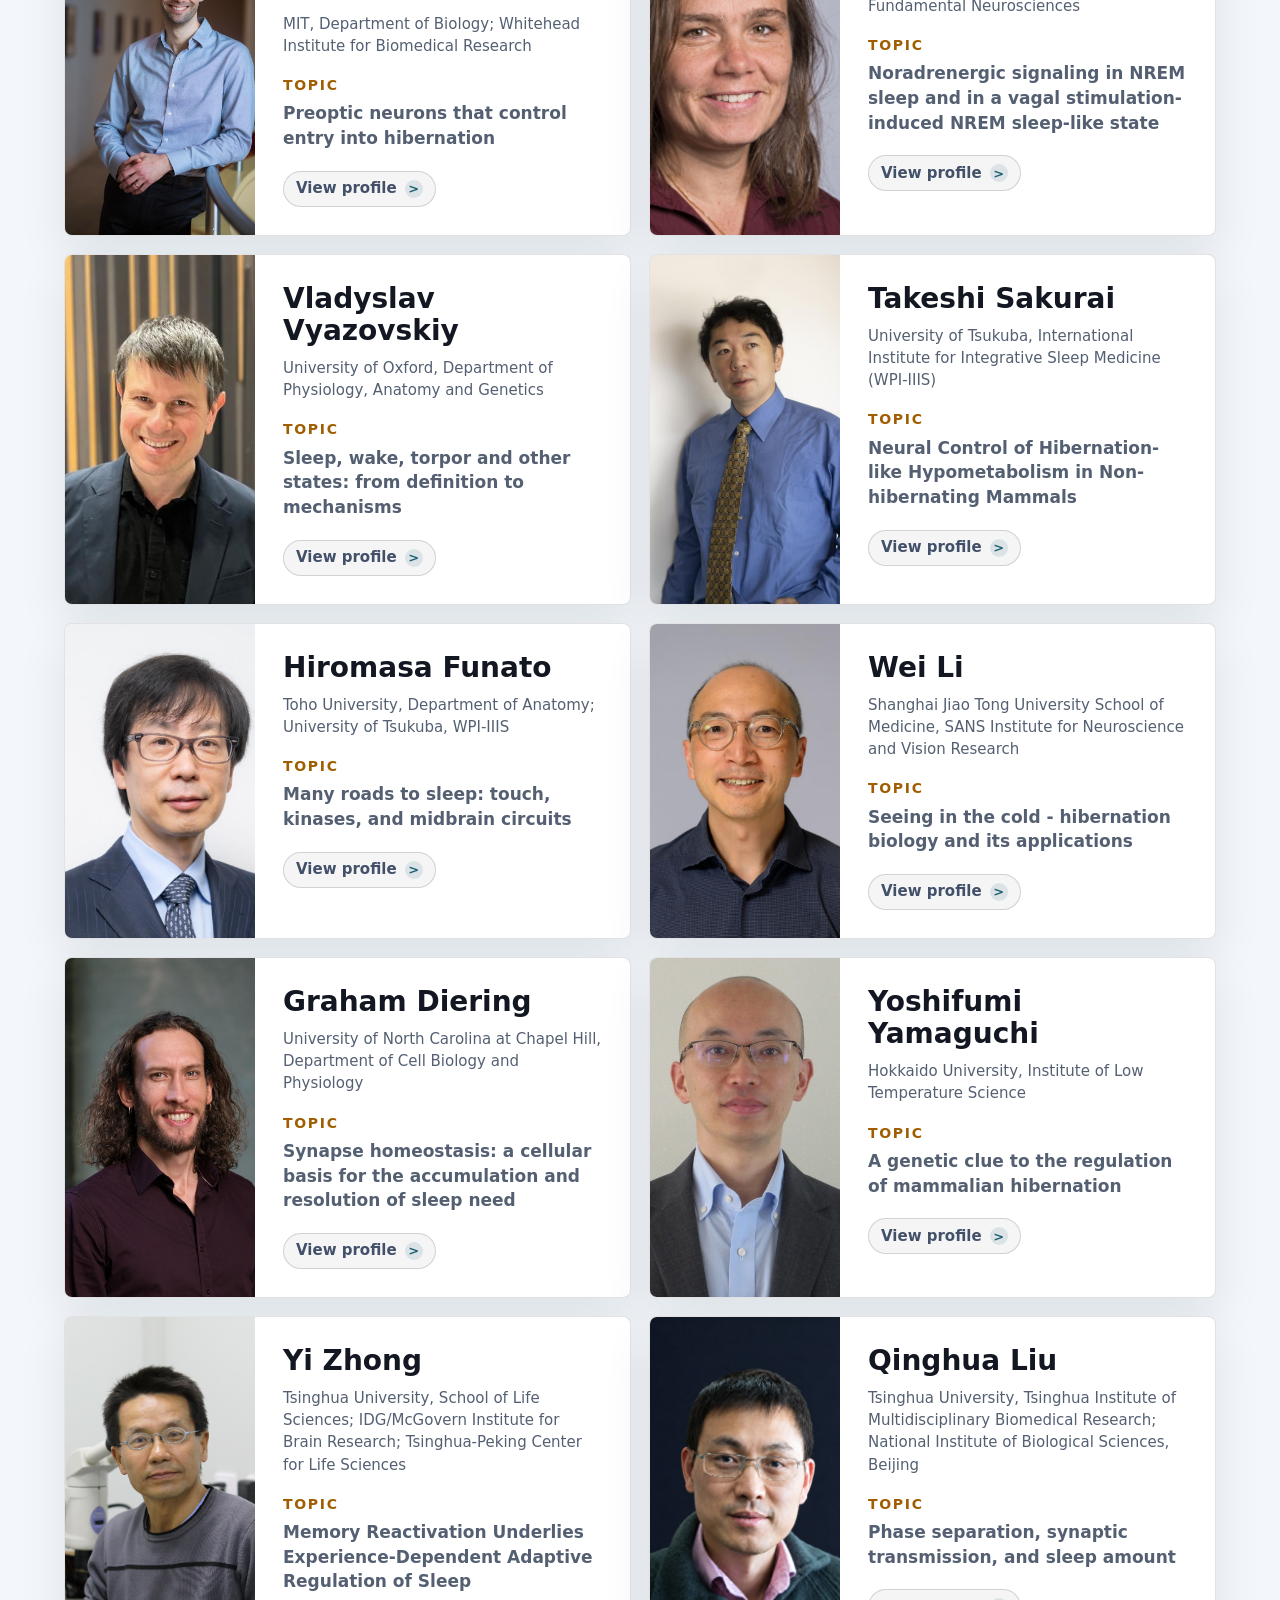
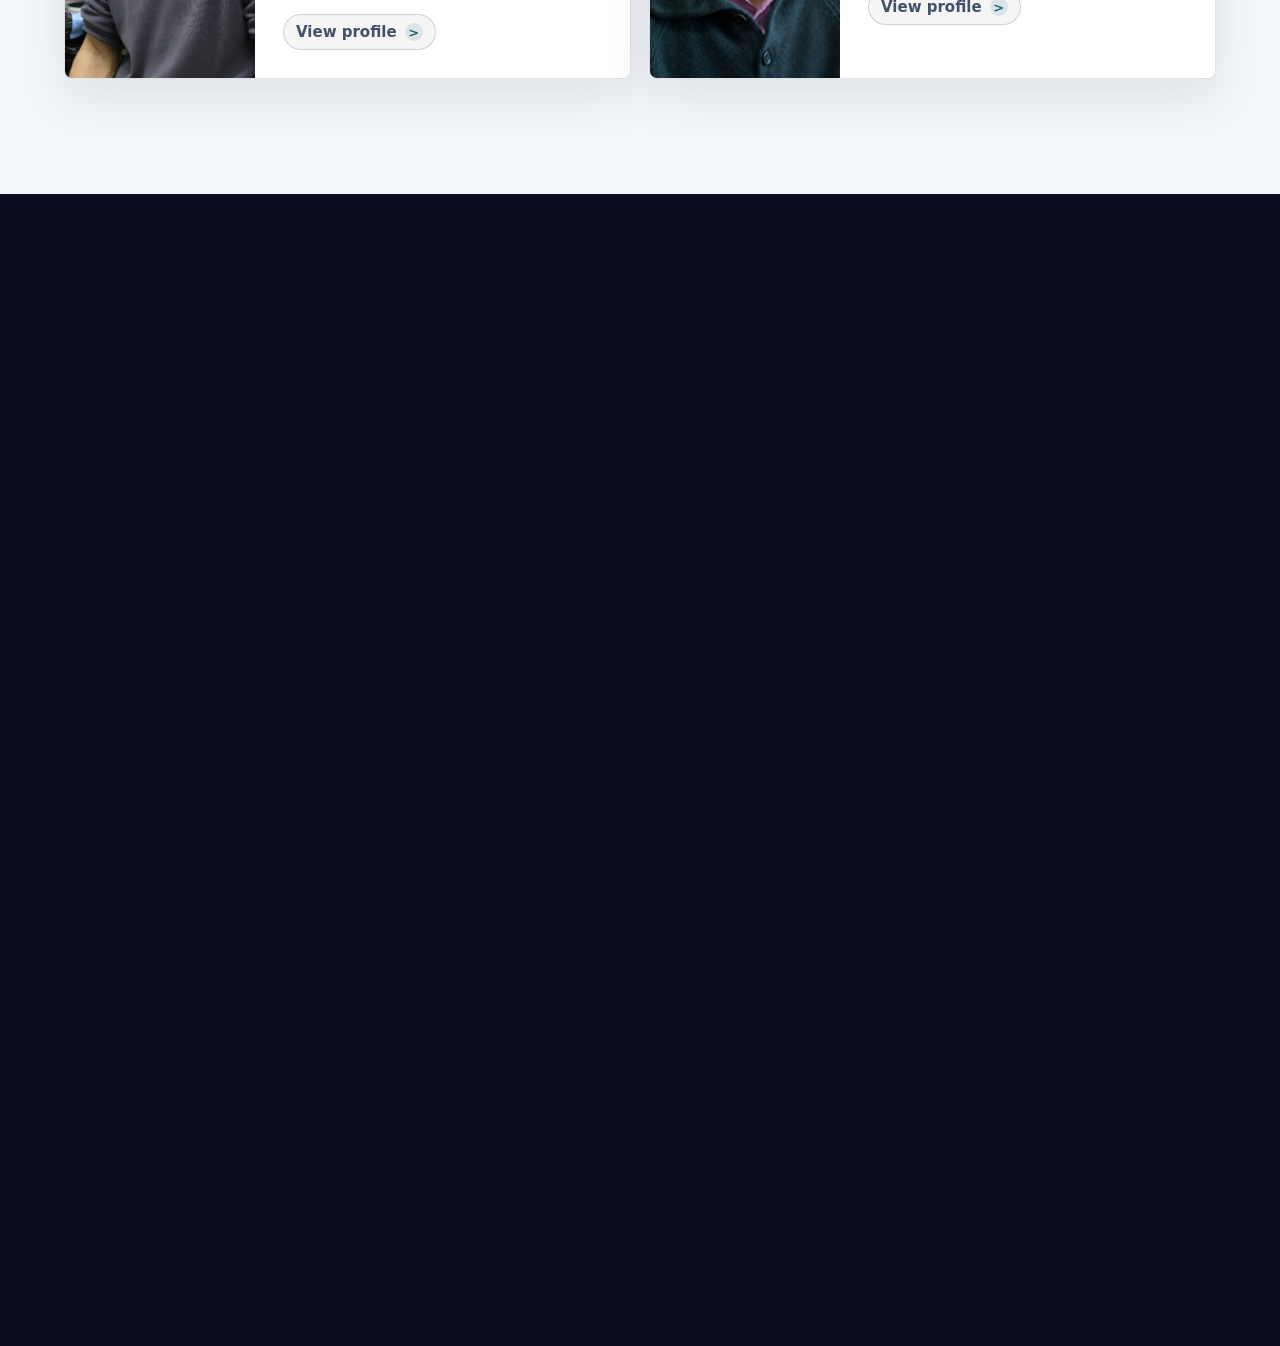
==== commit 2a9eacfa: "Add files via upload" ====
--- a/index.html
+++ b/index.html
@@ -21,7 +21,18 @@
         <a href="#attendance">Attendance</a>
         <a href="#host">Host</a>
       </nav>
+      <button class="nav-toggle" type="button" aria-label="Open menu" aria-expanded="false" aria-controls="mobile-menu">
+        <span></span><span></span><span></span>
+      </button>
     </header>
+
+    <div class="mobile-menu" id="mobile-menu" hidden>
+      <a href="#overview">Overview</a>
+      <a href="#themes">Themes</a>
+      <a href="#speakers">Speakers</a>
+      <a href="#attendance">Attendance</a>
+      <a href="#host">Host</a>
+    </div>
 
     <main id="top">
       <section class="hero" aria-labelledby="hero-title">
@@ -29,20 +40,22 @@
           <img src="assets/sleep-hibernation-logo.jpg" alt="">
         </div>
         <div class="hero-panel">
-          <h1 id="hero-title">Sleep and Hibernation</h1>
-          <dl class="hero-details" aria-label="Conference time and location">
-            <div>
-              <dt>Time</dt>
-              <dd>September 28, 2026</dd>
-            </div>
-            <div>
-              <dt>Location</dt>
-              <dd>1F Conference Room, National Institute of Biological Sciences, Beijing</dd>
-            </div>
-          </dl>
-          <div class="hero-actions" aria-label="Primary links">
-            <a class="button primary" href="#speakers">View Speakers</a>
-            <a class="button secondary" href="#themes">Explore Themes</a>
+          <div class="hero-copy">
+            <h1 id="hero-title">Sleep and Hibernation</h1>
+            <dl class="hero-details" aria-label="Conference time and location">
+              <div>
+                <dt>Time</dt>
+                <dd>September 28, 2026</dd>
+              </div>
+              <div>
+                <dt>Location</dt>
+                <dd>1F Conference Room, National Institute of Biological Sciences, Beijing</dd>
+              </div>
+            </dl>
+            <div class="hero-actions" aria-label="Primary links">
+              <a class="button primary" href="#speakers">View Speakers</a>
+              <a class="button register" href="#attendance">Register</a>
+            </div>
           </div>
         </div>
       </section>
@@ -137,7 +150,7 @@
           </a>
 
           <a class="speaker-card" href="speaker.html?id=anita-luthi" data-topic="sleep circuits">
-            <img src="assets/anita-luthi.png" alt="Anita Luthi portrait">
+            <img class="portrait-anita" src="assets/anita-luthi.png" alt="Anita Luthi portrait">
             <div class="speaker-content">
               <h3>Anita Lüthi</h3>
               <p class="affiliation">University of Lausanne, Department of Fundamental Neurosciences</p>
@@ -157,7 +170,7 @@
           </a>
 
           <a class="speaker-card" href="speaker.html?id=takeshi-sakurai" data-topic="sleep hibernation circuits">
-            <img src="assets/takeshi-sakurai.jpeg" alt="Takeshi Sakurai portrait">
+            <img class="portrait-takeshi" src="assets/takeshi-sakurai.jpeg" alt="Takeshi Sakurai portrait">
             <div class="speaker-content">
               <h3>Takeshi Sakurai</h3>
               <p class="affiliation">University of Tsukuba, International Institute for Integrative Sleep Medicine (WPI-IIIS)</p>
@@ -206,7 +219,7 @@
             </div>
           </a>
 
-          <a class="speaker-card" href="speaker.html?id=yi-zhong" data-topic="circuits">
+          <a class="speaker-card" href="speaker.html?id=yi-zhong" data-topic="sleep circuits">
             <img class="portrait-yi" src="assets/yi-zhong-updated.jpg" alt="Yi Zhong portrait">
             <div class="speaker-content">
               <h3>Yi Zhong</h3>
@@ -254,7 +267,6 @@
         </p>
       </div>
       <div class="footer-meta">
-        <span>Sleep and Hibernation Academic Conference</span>
         <span>National Institute of Biological Sciences, Beijing</span>
         <span class="footer-contact">
           <strong>Contact</strong>
@@ -264,6 +276,8 @@
       </div>
     </footer>
 
+    <button class="to-top" id="to-top" type="button" aria-label="Back to top" hidden>↑</button>
+
     <script src="script.js"></script>
   </body>
 </html>
--- a/styles.css
+++ b/styles.css
@@ -123,6 +123,11 @@
 
 .hero-panel {
   position: relative;
+  display: grid;
+  grid-template-columns: minmax(0, 860px) minmax(240px, 360px);
+  gap: clamp(32px, 6vw, 96px);
+  align-items: end;
+  width: 100%;
   max-width: 1280px;
   transform: translateY(-28px);
 }
@@ -173,7 +178,7 @@
 .hero-actions {
   display: flex;
   flex-wrap: wrap;
-  gap: 12px;
+  gap: 22px;
 }
 
 .hero-details {
@@ -233,6 +238,18 @@
   background: rgba(255, 255, 255, 0.07);
 }
 
+.button.register {
+  border-color: transparent;
+  background: linear-gradient(135deg, #83c8de, #4f9fd1);
+  color: #081225;
+  box-shadow: none;
+}
+
+.button.register:hover {
+  background: linear-gradient(135deg, #a6e3f0, #67add4);
+  border-color: transparent;
+}
+
 .section {
   padding: clamp(64px, 9vw, 116px) clamp(18px, 5vw, 72px);
 }
@@ -274,7 +291,6 @@
 
 .intro-copy {
   max-width: 1040px;
-  font-family: "Comic Sans MS", "Comic Sans", cursive;
 }
 
 .intro-copy p {
@@ -470,16 +486,27 @@
   height: 100%;
   min-height: 260px;
   object-fit: cover;
+  object-position: center center;
   background: #d7dee9;
 }
 
 .speaker-card .portrait-sinisa {
-  object-position: 68% center;
+  object-position: 58% center;
 }
 
 .speaker-card .portrait-yi,
 .profile-photo .portrait-yi {
-  object-position: 54% center;
+  object-position: center center;
+}
+
+.speaker-card .portrait-anita,
+.profile-photo .portrait-anita {
+  object-position: center center;
+}
+
+.speaker-card .portrait-takeshi,
+.profile-photo .portrait-takeshi {
+  object-position: center center;
 }
 
 .speaker-content {
@@ -576,9 +603,10 @@
 
 .attendance-section {
   display: grid;
-  grid-template-columns: minmax(0, 1fr) minmax(300px, 380px);
-  gap: clamp(36px, 6vw, 86px);
+  grid-template-columns: minmax(0, 760px) minmax(300px, 380px);
+  gap: clamp(48px, 7vw, 120px);
   align-items: center;
+  justify-content: center;
   background: #0c0d20;
 }
 
@@ -600,22 +628,55 @@
 }
 
 .registration-card {
+  position: relative;
   display: flex;
   align-items: center;
   justify-content: center;
-  padding: 24px;
-  border: 1px solid rgba(131, 200, 222, 0.24);
+  padding: 34px;
+  overflow: hidden;
+  border: 1px solid rgba(131, 200, 222, 0.34);
   border-radius: 8px;
-  background: rgba(255, 255, 255, 0.055);
-  box-shadow: inset 0 1px 0 rgba(255, 255, 255, 0.07);
+  background:
+    linear-gradient(135deg, rgba(131, 200, 222, 0.18), rgba(244, 165, 28, 0.08)),
+    rgba(255, 255, 255, 0.055);
+  box-shadow:
+    inset 0 1px 0 rgba(255, 255, 255, 0.1),
+    0 22px 54px rgba(0, 0, 0, 0.2);
+}
+
+.registration-card::before,
+.registration-card::after {
+  content: "";
+  position: absolute;
+  pointer-events: none;
+}
+
+.registration-card::before {
+  inset: 14px;
+  border: 1px solid rgba(255, 208, 42, 0.44);
+  border-radius: 8px;
+}
+
+.registration-card::after {
+  width: 150px;
+  height: 150px;
+  right: -54px;
+  bottom: -54px;
+  border: 1px solid rgba(131, 200, 222, 0.36);
+  border-radius: 999px;
+  background: rgba(131, 200, 222, 0.08);
 }
 
 .registration-qr {
+  position: relative;
+  z-index: 1;
   width: min(100%, 260px);
   aspect-ratio: 1;
-  padding: 8px;
+  padding: 14px;
   border-radius: 8px;
+  border: 8px solid #f6fbff;
   background: #ffffff;
+  box-shadow: 0 18px 42px rgba(0, 0, 0, 0.28);
   object-fit: contain;
 }
 
@@ -689,15 +750,24 @@
 
 .profile-talk span,
 .profile-bio span,
-.profile-links span,
+.profile-section-link,
 .profile-publications > span {
   display: block;
-  margin-bottom: 14px;
   color: var(--amber);
   font-size: 15px;
   font-weight: 900;
   letter-spacing: 0.08em;
   text-transform: uppercase;
+}
+
+.profile-talk span,
+.profile-bio span,
+.profile-publications > span {
+  margin-bottom: 14px;
+}
+
+.profile-section-link {
+  width: fit-content;
 }
 
 .profile-talk p,
@@ -720,6 +790,11 @@
   text-decoration: underline;
   text-decoration-color: rgba(223, 247, 255, 0.34);
   text-underline-offset: 4px;
+}
+
+.profile-links .profile-section-link {
+  color: var(--amber);
+  text-decoration-color: rgba(244, 165, 28, 0.42);
 }
 
 .profile-publications ul {
@@ -777,7 +852,7 @@
 
 .footer-meta {
   display: grid;
-  grid-template-columns: minmax(0, 1fr) minmax(0, 1fr);
+  grid-template-columns: 1fr;
   gap: 18px;
   padding-top: 24px;
   border-top: 1px solid var(--line);
@@ -785,7 +860,7 @@
   line-height: 1.6;
 }
 
-.footer-meta span:nth-child(2) {
+.footer-meta > span:not(.footer-contact) {
   text-align: right;
 }
 
@@ -826,6 +901,247 @@
   color: var(--ice);
 }
 
+/* ---------- Mobile nav toggle ---------- */
+.nav-toggle {
+  display: none;
+  flex-direction: column;
+  justify-content: center;
+  gap: 5px;
+  width: 44px;
+  height: 44px;
+  padding: 10px;
+  border: 1px solid rgba(255, 255, 255, 0.18);
+  border-radius: 8px;
+  background: rgba(255, 255, 255, 0.04);
+  cursor: pointer;
+}
+
+.nav-toggle span {
+  display: block;
+  height: 2px;
+  width: 100%;
+  border-radius: 2px;
+  background: var(--ink);
+  transition: transform 200ms ease, opacity 200ms ease;
+}
+
+.nav-toggle.is-open span:nth-child(1) {
+  transform: translateY(7px) rotate(45deg);
+}
+
+.nav-toggle.is-open span:nth-child(2) {
+  opacity: 0;
+}
+
+.nav-toggle.is-open span:nth-child(3) {
+  transform: translateY(-7px) rotate(-45deg);
+}
+
+.mobile-menu {
+  position: fixed;
+  z-index: 9;
+  top: 72px;
+  left: 0;
+  right: 0;
+  display: grid;
+  gap: 4px;
+  padding: 12px clamp(24px, 4vw, 72px) 20px;
+  border-bottom: 1px solid rgba(255, 255, 255, 0.1);
+  background: rgba(12, 13, 32, 0.96);
+  backdrop-filter: blur(18px);
+  transform: translateY(-12px);
+  opacity: 0;
+  transition: transform 200ms ease, opacity 200ms ease;
+}
+
+.mobile-menu[hidden] {
+  display: none;
+}
+
+.mobile-menu.is-open {
+  transform: translateY(0);
+  opacity: 1;
+}
+
+.mobile-menu a {
+  padding: 14px 6px;
+  border-bottom: 1px solid rgba(255, 255, 255, 0.06);
+  color: var(--muted);
+  font-size: 18px;
+  font-weight: 800;
+}
+
+.mobile-menu a:hover {
+  color: var(--ink);
+}
+
+/* ---------- Active nav link ---------- */
+.nav-links a.is-current {
+  color: var(--ink);
+}
+
+.nav-links a.is-current::after {
+  content: "";
+  display: block;
+  height: 2px;
+  margin-top: 4px;
+  border-radius: 2px;
+  background: linear-gradient(90deg, var(--gold), var(--amber));
+}
+
+/* ---------- Countdown ---------- */
+.countdown {
+  justify-self: end;
+  display: grid;
+  grid-template-columns: auto minmax(0, 1fr);
+  gap: 10px 18px;
+  width: min(100%, 270px);
+  padding: 18px 20px;
+  border: 1px solid rgba(131, 200, 222, 0.36);
+  border-radius: 8px;
+  background:
+    linear-gradient(135deg, rgba(131, 200, 222, 0.16), rgba(255, 255, 255, 0.045)),
+    rgba(12, 13, 32, 0.48);
+  box-shadow:
+    inset 0 1px 0 rgba(255, 255, 255, 0.1),
+    0 16px 40px rgba(0, 0, 0, 0.22);
+  backdrop-filter: blur(10px);
+}
+
+.countdown-title {
+  grid-column: 1 / -1;
+  color: var(--gold);
+  font-size: 11px;
+  font-weight: 900;
+  letter-spacing: 0.08em;
+  line-height: 1.2;
+  white-space: nowrap;
+  text-transform: uppercase;
+}
+
+.countdown-item {
+  display: contents;
+}
+
+.countdown-value {
+  font-size: clamp(38px, 4.2vw, 58px);
+  font-weight: 900;
+  line-height: 0.9;
+  color: var(--ice);
+  font-variant-numeric: tabular-nums;
+}
+
+.countdown-label {
+  align-self: end;
+  padding-bottom: 4px;
+  font-size: 13px;
+  font-weight: 800;
+  letter-spacing: 0.08em;
+  text-transform: uppercase;
+  color: var(--blue);
+}
+
+.countdown-live {
+  margin: 0;
+  font-size: clamp(20px, 2.4vw, 28px);
+  font-weight: 900;
+  color: var(--gold);
+}
+
+/* ---------- Scroll reveal ---------- */
+.reveal {
+  opacity: 0;
+  transform: translateY(28px);
+  transition: opacity 620ms ease, transform 620ms ease;
+  will-change: opacity, transform;
+}
+
+.reveal.is-visible {
+  opacity: 1;
+  transform: none;
+}
+
+@media (prefers-reduced-motion: reduce) {
+  .reveal {
+    opacity: 1;
+    transform: none;
+    transition: none;
+  }
+}
+
+/* ---------- Back to top ---------- */
+.to-top {
+  position: fixed;
+  z-index: 12;
+  right: clamp(16px, 3vw, 36px);
+  bottom: clamp(16px, 3vw, 36px);
+  width: 48px;
+  height: 48px;
+  border: 1px solid transparent;
+  border-radius: 999px;
+  background: linear-gradient(135deg, var(--gold), var(--amber));
+  color: #15131d;
+  font-size: 22px;
+  font-weight: 900;
+  line-height: 1;
+  cursor: pointer;
+  box-shadow: 0 14px 34px rgba(0, 0, 0, 0.4);
+  opacity: 0;
+  transform: translateY(12px);
+  transition: opacity 200ms ease, transform 200ms ease;
+}
+
+.to-top.is-visible {
+  opacity: 1;
+  transform: none;
+}
+
+.to-top:hover {
+  transform: translateY(-2px);
+}
+
+/* ---------- Speaker prev/next pager ---------- */
+.profile-pager {
+  display: grid;
+  grid-template-columns: 1fr 1fr;
+  gap: 18px;
+  padding: 0 clamp(18px, 5vw, 72px) clamp(54px, 8vw, 96px);
+}
+
+.pager-link {
+  display: grid;
+  gap: 6px;
+  padding: 20px 24px;
+  border: 1px solid var(--line);
+  border-radius: 8px;
+  background: rgba(255, 255, 255, 0.05);
+  transition: border-color 180ms ease, transform 180ms ease, background 180ms ease;
+}
+
+.pager-link:hover {
+  border-color: rgba(131, 200, 222, 0.5);
+  background: rgba(131, 200, 222, 0.08);
+  transform: translateY(-2px);
+}
+
+.pager-next {
+  text-align: right;
+}
+
+.pager-dir {
+  color: var(--amber);
+  font-size: 14px;
+  font-weight: 900;
+  letter-spacing: 0.06em;
+  text-transform: uppercase;
+}
+
+.pager-name {
+  color: var(--ice);
+  font-size: clamp(18px, 2vw, 24px);
+  font-weight: 900;
+}
+
 @media (max-width: 1080px) {
   .theme-grid,
   .speaker-grid {
@@ -849,6 +1165,18 @@
     display: none;
   }
 
+  .nav-toggle {
+    display: flex;
+  }
+
+  .profile-pager {
+    grid-template-columns: 1fr;
+  }
+
+  .pager-next {
+    text-align: left;
+  }
+
   .hero {
     min-height: 88vh;
     padding-top: 108px;
@@ -857,6 +1185,15 @@
   .hero-panel,
   h1 {
     max-width: 820px;
+  }
+
+  .hero-panel {
+    grid-template-columns: 1fr;
+    align-items: start;
+  }
+
+  .countdown {
+    justify-self: start;
   }
 
   h1 {
@@ -949,8 +1286,13 @@
     grid-template-columns: 1fr;
   }
 
+  .countdown,
+  .registration-card {
+    width: 100%;
+  }
+
   .registration-qr {
-    width: 160px;
+    width: 180px;
   }
 
   .hero-details {
@@ -966,7 +1308,7 @@
     font-size: 21px;
   }
 
-  .footer-meta span:nth-child(2) {
+  .footer-meta > span:not(.footer-contact) {
     text-align: left;
   }
 
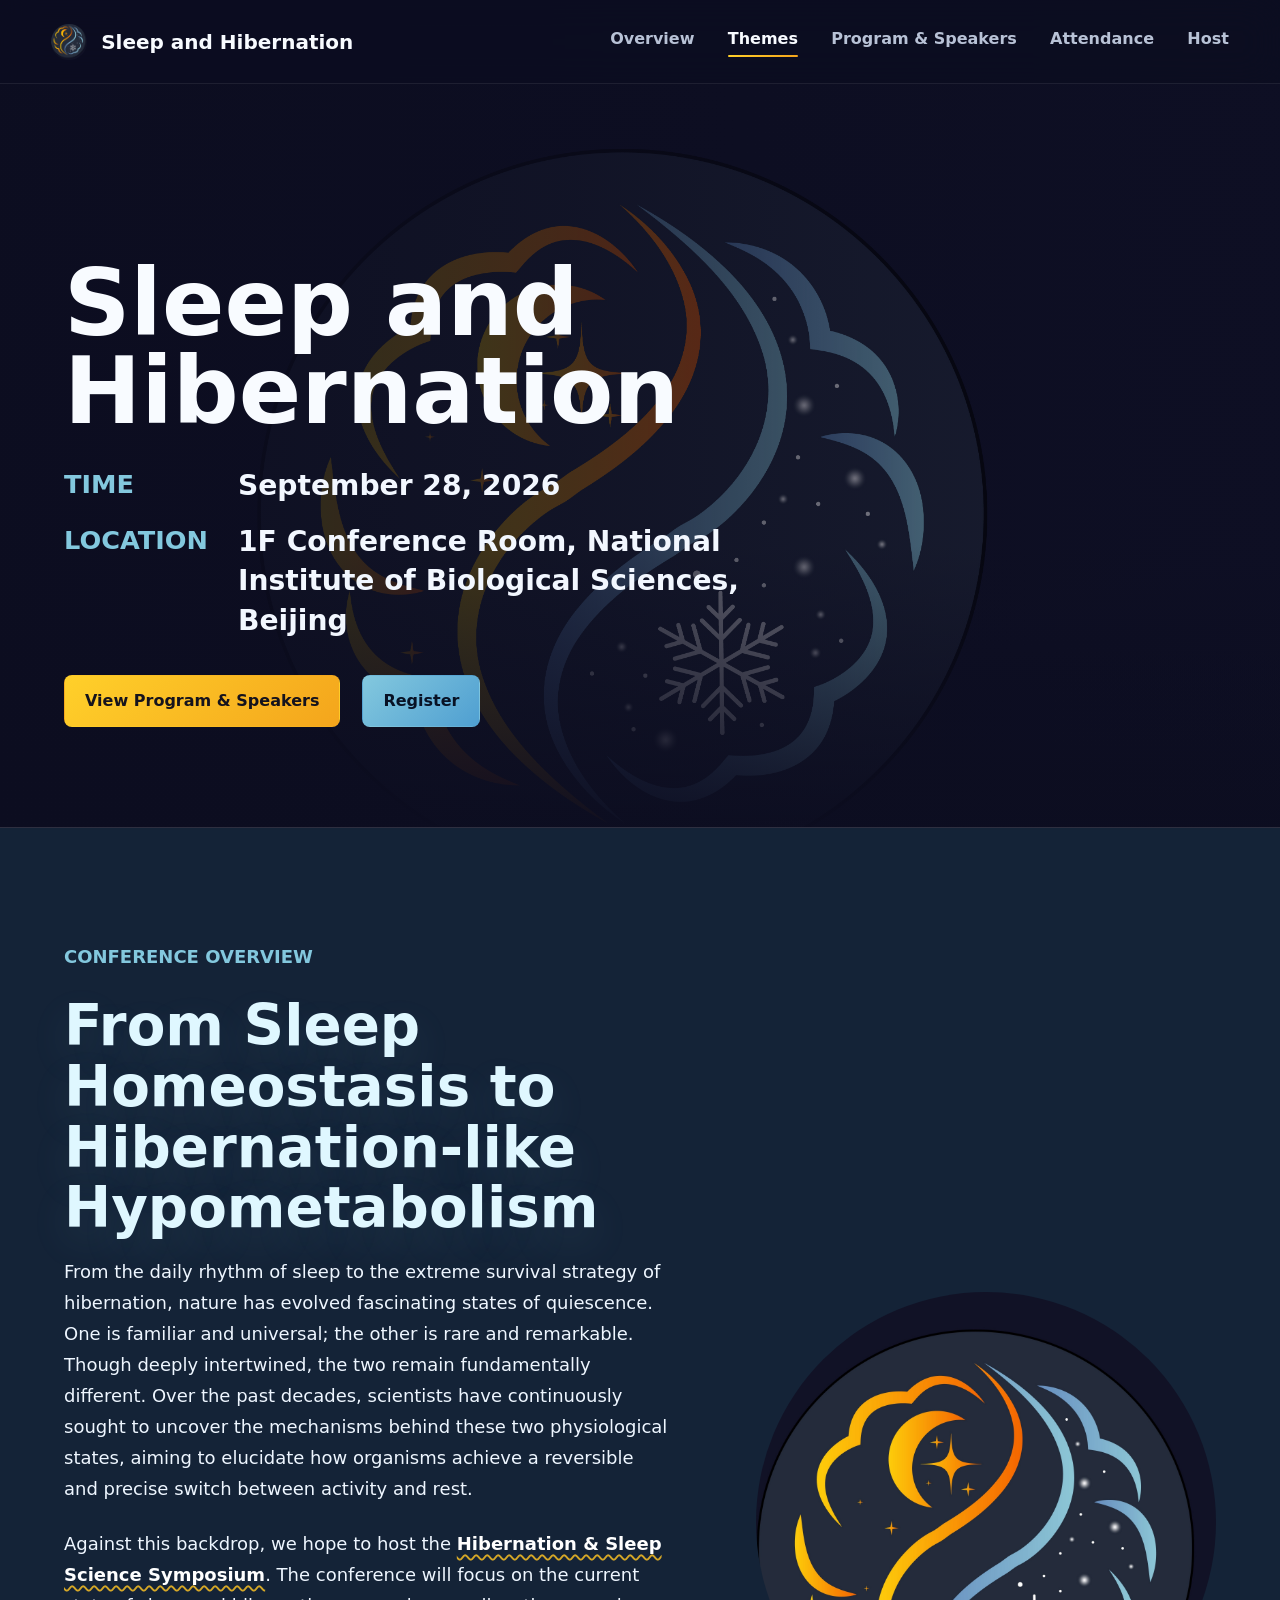
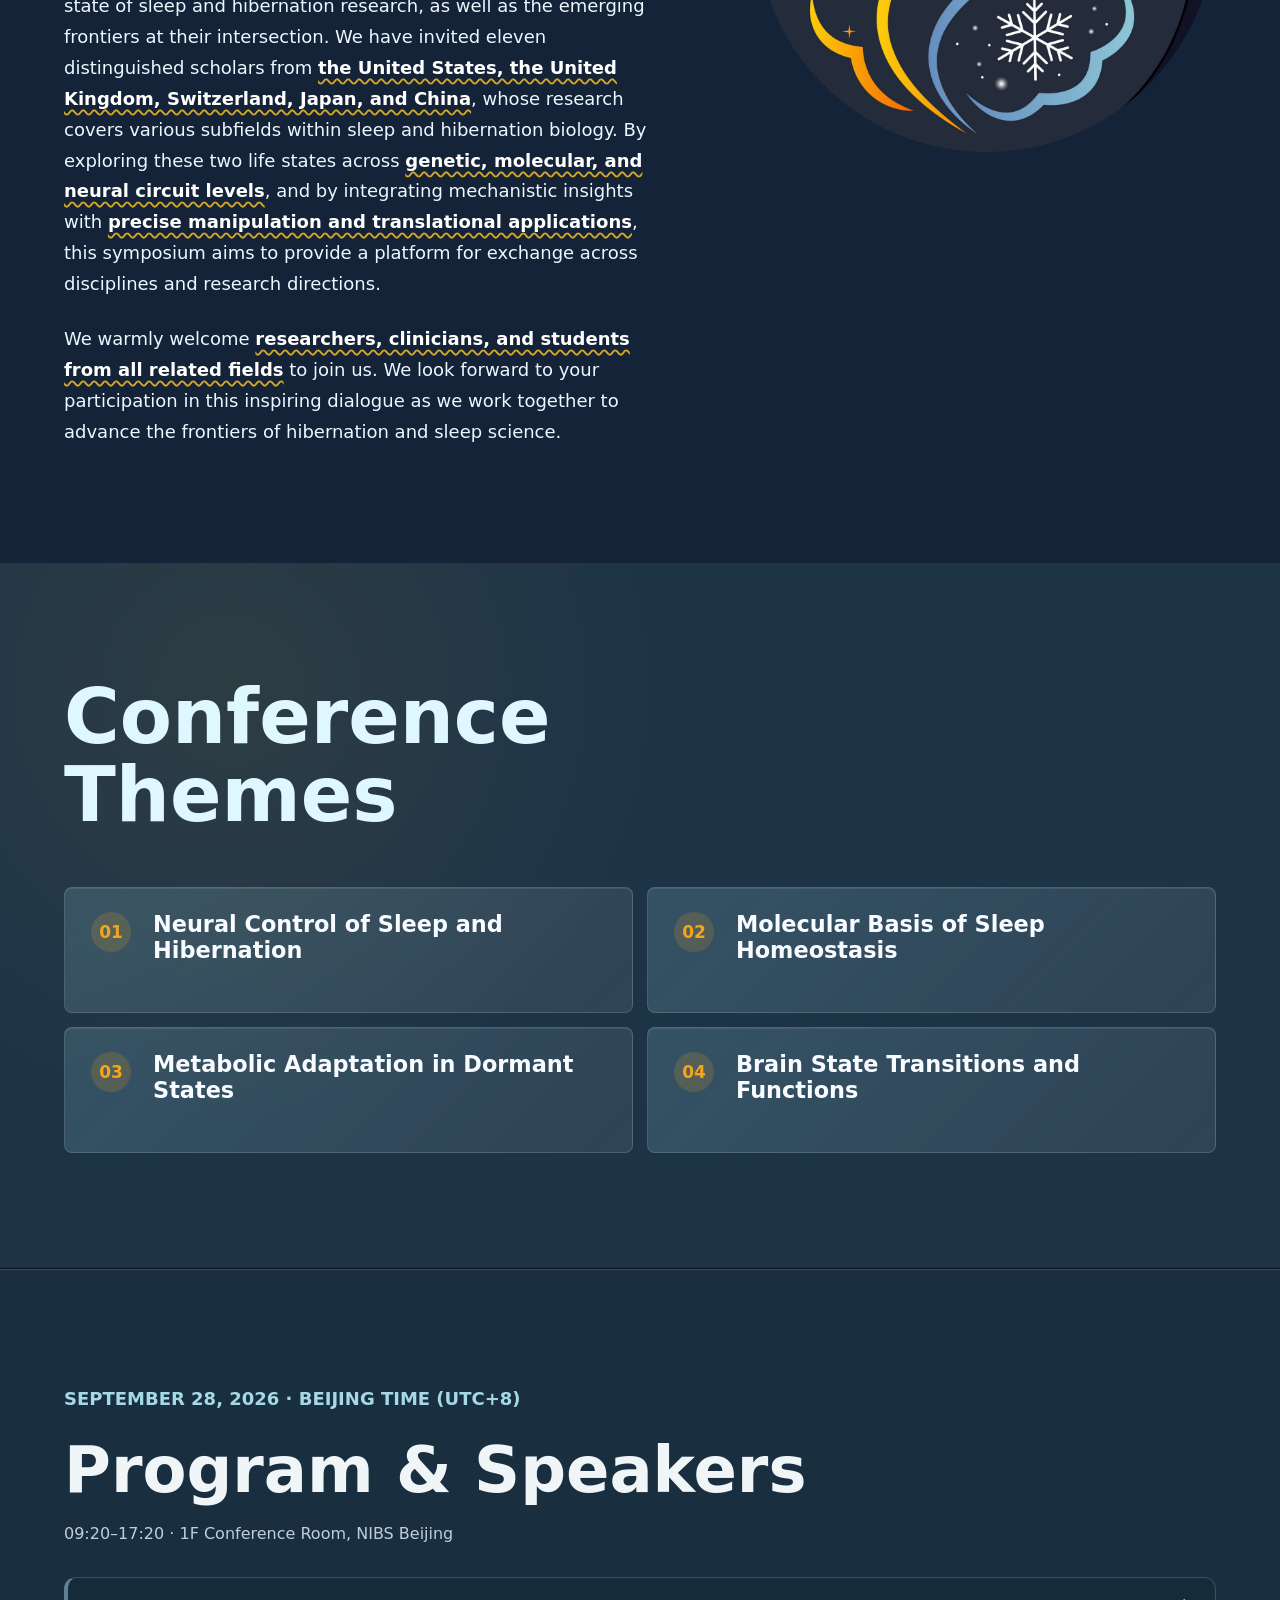
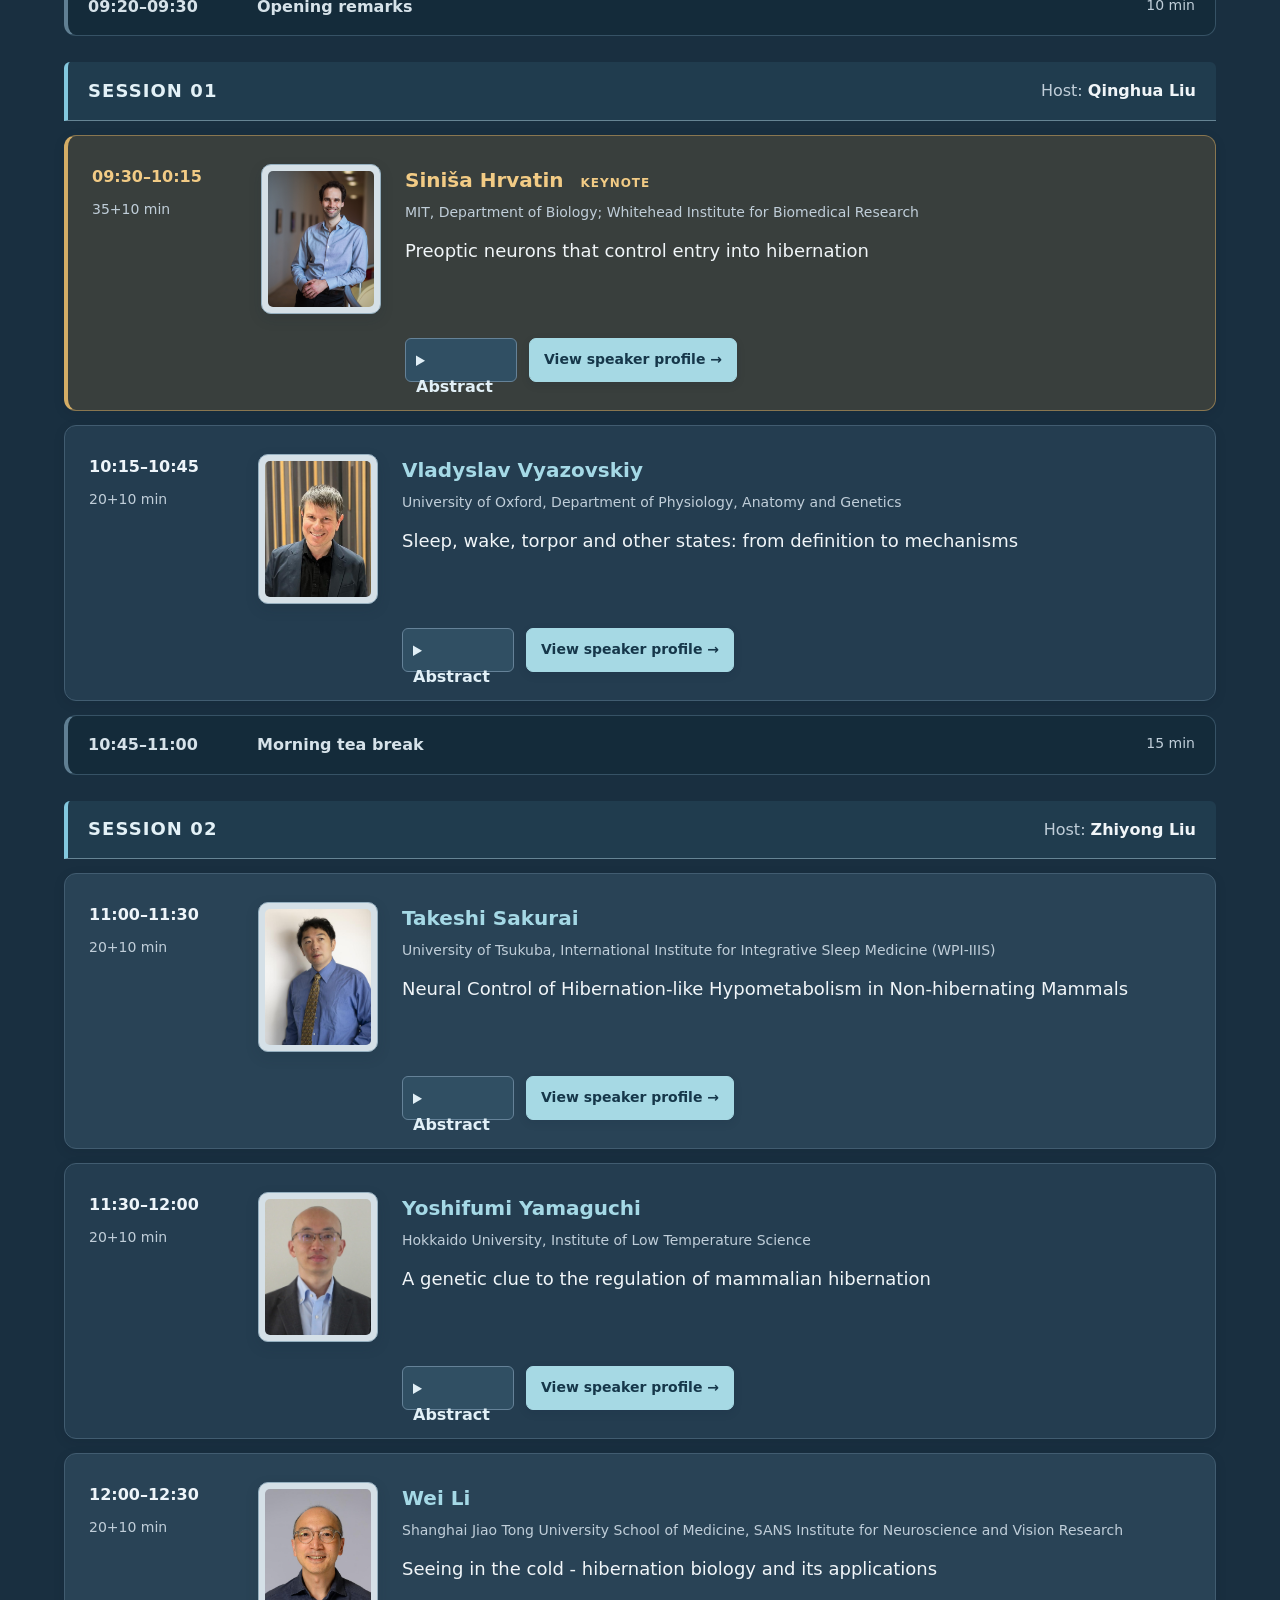
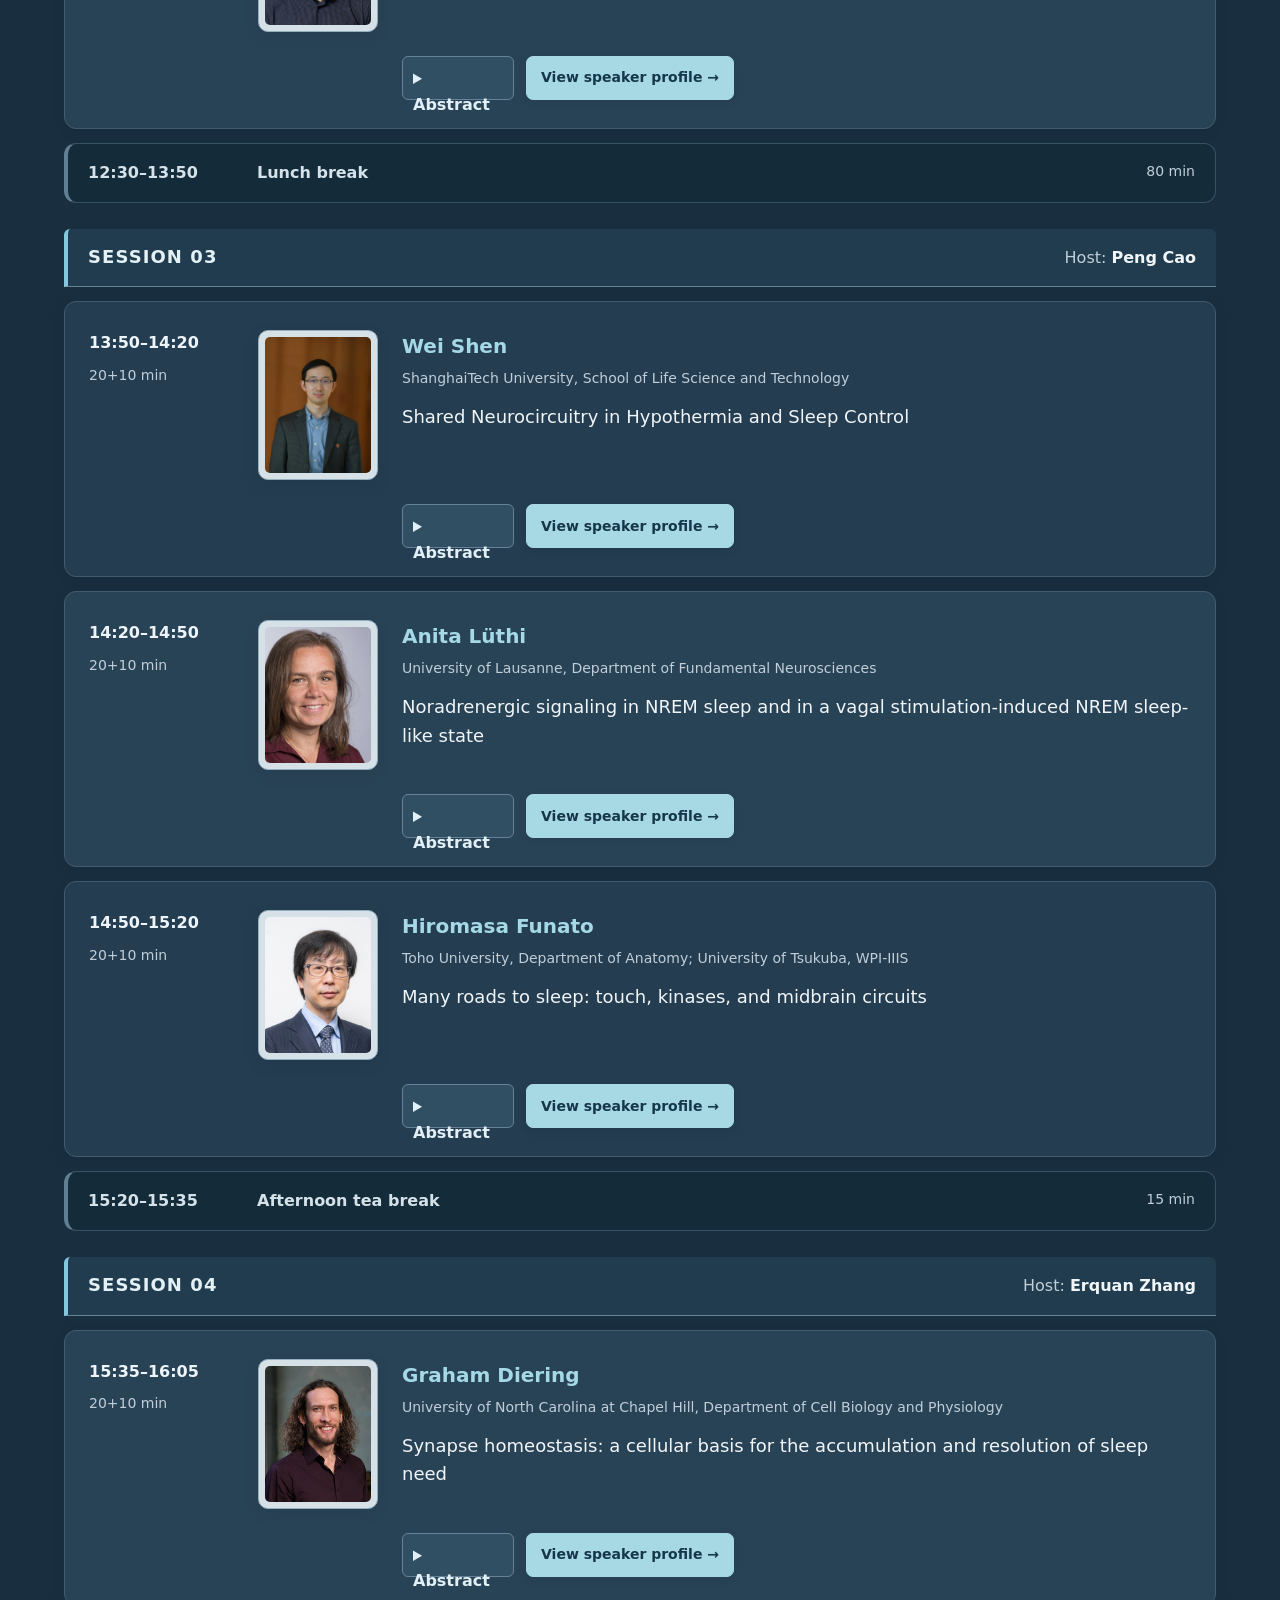
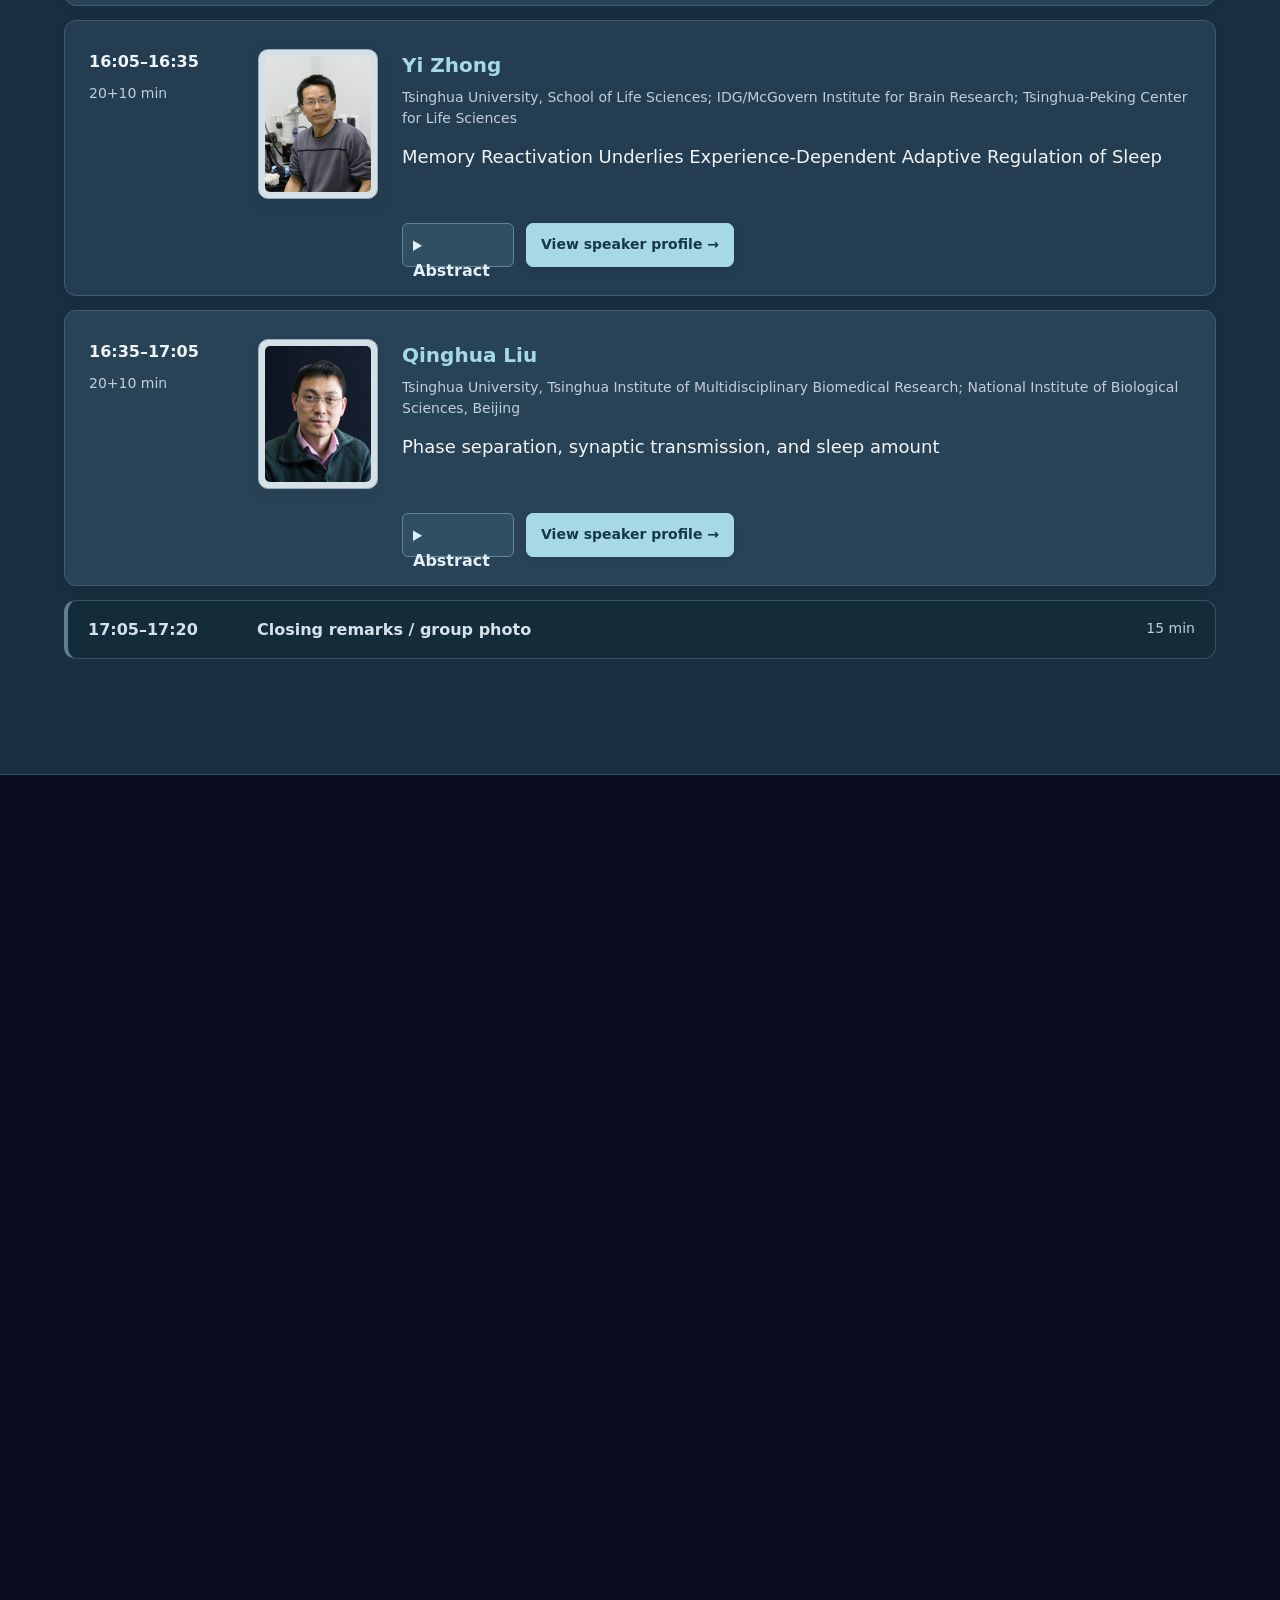
==== commit d908447d: "Update symposium program, abstracts, and speaker profiles" ====
--- a/index.html
+++ b/index.html
@@ -17,7 +17,7 @@
       <nav class="nav-links" aria-label="Section navigation">
         <a href="#overview">Overview</a>
         <a href="#themes">Themes</a>
-        <a href="#speakers">Speakers</a>
+        <a href="#schedule">Program &amp; Speakers</a>
         <a href="#attendance">Attendance</a>
         <a href="#host">Host</a>
       </nav>
@@ -29,7 +29,7 @@
     <div class="mobile-menu" id="mobile-menu" hidden>
       <a href="#overview">Overview</a>
       <a href="#themes">Themes</a>
-      <a href="#speakers">Speakers</a>
+      <a href="#schedule">Program &amp; Speakers</a>
       <a href="#attendance">Attendance</a>
       <a href="#host">Host</a>
     </div>
@@ -53,7 +53,7 @@
               </div>
             </dl>
             <div class="hero-actions" aria-label="Primary links">
-              <a class="button primary" href="#speakers">View Speakers</a>
+              <a class="button primary" href="#schedule">View Program &amp; Speakers</a>
               <a class="button register" href="#attendance">Register</a>
             </div>
           </div>
@@ -79,7 +79,7 @@
                 Against this backdrop, we hope to host the <strong>Hibernation &amp; Sleep Science
                 Symposium</strong>. The conference will focus on the current state of sleep and
                 hibernation research, as well as the emerging frontiers at their intersection. We
-                have invited ten distinguished scholars from <strong>the United States, the United Kingdom, Switzerland,
+                have invited eleven distinguished scholars from <strong>the United States, the United Kingdom, Switzerland,
                 Japan, and China</strong>, whose research covers various subfields within sleep
                 and hibernation biology. By exploring these two life states across <strong>genetic,
                 molecular, and neural circuit levels</strong>, and by integrating mechanistic
@@ -125,121 +125,245 @@
         </div>
       </section>
 
-      <section id="speakers" class="section speakers-section">
-        <div class="section-heading">
-          <div>
-            <h2>Invited Speakers</h2>
-          </div>
-          <div class="speaker-controls" aria-label="Speaker filters">
-            <button class="filter-button is-active" type="button" data-filter="all">All</button>
-            <button class="filter-button" type="button" data-filter="sleep">Sleep</button>
-            <button class="filter-button" type="button" data-filter="hibernation">Hibernation</button>
-          </div>
-        </div>
-
-        <div class="speaker-grid">
-          <a class="speaker-card is-keynote" href="speaker.html?id=sinisa-hrvatin" data-topic="hibernation circuits">
-            <img class="portrait-sinisa" src="assets/sinisa-hrvatin-updated.jpg" alt="Siniša Hrvatin portrait">
-            <div class="speaker-content">
-              <span class="speaker-badge">Keynote Speaker</span>
-              <h3>Siniša Hrvatin</h3>
-              <p class="affiliation">MIT, Department of Biology; Whitehead Institute for Biomedical Research</p>
-              <p class="talk"><span>Topic</span>Preoptic neurons that control entry into hibernation</p>
-              <span class="detail-cue">View profile</span>
-            </div>
-          </a>
-
-          <a class="speaker-card" href="speaker.html?id=anita-luthi" data-topic="sleep circuits">
-            <img class="portrait-anita" src="assets/anita-luthi.png" alt="Anita Luthi portrait">
-            <div class="speaker-content">
-              <h3>Anita Lüthi</h3>
-              <p class="affiliation">University of Lausanne, Department of Fundamental Neurosciences</p>
-              <p class="talk"><span>Topic</span>Noradrenergic signaling in NREM sleep and in a vagal stimulation-induced NREM sleep-like state</p>
-              <span class="detail-cue">View profile</span>
-            </div>
-          </a>
-
-          <a class="speaker-card" href="speaker.html?id=vladyslav-vyazovskiy" data-topic="sleep hibernation">
-            <img src="assets/vladyslav-vyazovskiy.jpeg" alt="Vladyslav Vyazovskiy portrait">
-            <div class="speaker-content">
-              <h3>Vladyslav Vyazovskiy</h3>
-              <p class="affiliation">University of Oxford, Department of Physiology, Anatomy and Genetics</p>
-              <p class="talk"><span>Topic</span>Sleep, wake, torpor and other states: from definition to mechanisms</p>
-              <span class="detail-cue">View profile</span>
-            </div>
-          </a>
-
-          <a class="speaker-card" href="speaker.html?id=takeshi-sakurai" data-topic="sleep hibernation circuits">
-            <img class="portrait-takeshi" src="assets/takeshi-sakurai.jpeg" alt="Takeshi Sakurai portrait">
-            <div class="speaker-content">
-              <h3>Takeshi Sakurai</h3>
-              <p class="affiliation">University of Tsukuba, International Institute for Integrative Sleep Medicine (WPI-IIIS)</p>
-              <p class="talk"><span>Topic</span>Neural Control of Hibernation-like Hypometabolism in Non-hibernating Mammals</p>
-              <span class="detail-cue">View profile</span>
-            </div>
-          </a>
-
-          <a class="speaker-card" href="speaker.html?id=hiromasa-funato" data-topic="sleep circuits">
-            <img src="assets/hiromasa-funato.jpeg" alt="Hiromasa Funato portrait">
-            <div class="speaker-content">
-              <h3>Hiromasa Funato</h3>
-              <p class="affiliation">Toho University, Department of Anatomy; University of Tsukuba, WPI-IIIS</p>
-              <p class="talk"><span>Topic</span>Many roads to sleep: touch, kinases, and midbrain circuits</p>
-              <span class="detail-cue">View profile</span>
-            </div>
-          </a>
-
-          <a class="speaker-card" href="speaker.html?id=wei-li" data-topic="hibernation">
-            <img src="assets/wei-li.jpeg" alt="Wei Li portrait">
-            <div class="speaker-content">
-              <h3>Wei Li</h3>
-              <p class="affiliation">Shanghai Jiao Tong University School of Medicine, SANS Institute for Neuroscience and Vision Research</p>
-              <p class="talk"><span>Topic</span>Seeing in the cold - hibernation biology and its applications</p>
-              <span class="detail-cue">View profile</span>
-            </div>
-          </a>
-
-          <a class="speaker-card" href="speaker.html?id=graham-diering" data-topic="sleep">
-            <img src="assets/graham-diering.jpeg" alt="Graham Diering portrait">
-            <div class="speaker-content">
-              <h3>Graham Diering</h3>
-              <p class="affiliation">University of North Carolina at Chapel Hill, Department of Cell Biology and Physiology</p>
-              <p class="talk"><span>Topic</span>Synapse homeostasis: a cellular basis for the accumulation and resolution of sleep need</p>
-              <span class="detail-cue">View profile</span>
-            </div>
-          </a>
-
-          <a class="speaker-card" href="speaker.html?id=yoshifumi-yamaguchi" data-topic="hibernation">
-            <img src="assets/yoshifumi-yamaguchi-updated.jpg" alt="Yoshifumi Yamaguchi portrait">
-            <div class="speaker-content">
-              <h3>Yoshifumi Yamaguchi</h3>
-              <p class="affiliation">Hokkaido University, Institute of Low Temperature Science</p>
-              <p class="talk"><span>Topic</span>A genetic clue to the regulation of mammalian hibernation</p>
-              <span class="detail-cue">View profile</span>
-            </div>
-          </a>
-
-          <a class="speaker-card" href="speaker.html?id=yi-zhong" data-topic="sleep circuits">
-            <img class="portrait-yi" src="assets/yi-zhong-updated.jpg" alt="Yi Zhong portrait">
-            <div class="speaker-content">
-              <h3>Yi Zhong</h3>
-              <p class="affiliation">Tsinghua University, School of Life Sciences; IDG/McGovern Institute for Brain Research; Tsinghua-Peking Center for Life Sciences</p>
-              <p class="talk"><span>Topic</span>Memory Reactivation Underlies Experience-Dependent Adaptive Regulation of Sleep</p>
-              <span class="detail-cue">View profile</span>
-            </div>
-          </a>
-
-          <a class="speaker-card" href="speaker.html?id=qinghua-liu" data-topic="sleep hibernation circuits">
-            <img src="assets/qinghua-liu-updated.png" alt="Qinghua Liu portrait">
-            <div class="speaker-content">
-              <h3>Qinghua Liu</h3>
-              <p class="affiliation">Tsinghua University, Tsinghua Institute of Multidisciplinary Biomedical Research; National Institute of Biological Sciences, Beijing</p>
-              <p class="talk"><span>Topic</span>Phase separation, synaptic transmission, and sleep amount</p>
-              <span class="detail-cue">View profile</span>
-            </div>
-          </a>
-        </div>
+      <section id="schedule" class="section schedule-section" aria-labelledby="schedule-title">
+        <div class="section-kicker">September 28, 2026 · Beijing time (UTC+8)</div>
+        <span id="speakers" class="program-anchor" aria-hidden="true"></span>
+        <h2 id="schedule-title">Program &amp; Speakers</h2>
+        <p class="schedule-intro">09:20–17:20 · 1F Conference Room, NIBS Beijing</p>
+        <ol class="schedule-list">
+          <li class="schedule-row schedule-break">
+            <span class="schedule-time">09:20–09:30</span>
+            <div class="schedule-detail">
+              <strong>Opening remarks</strong>
+            </div>
+            <span class="schedule-duration">10 min</span>
+          </li>
+          <li class="program-session" id="session-01">
+            <h3>Session 01</h3>
+            <p>Host: <strong>Qinghua Liu</strong></p>
+          </li>
+          <li class="schedule-row program-talk schedule-keynote" id="talk-sinisa-hrvatin">
+            <div class="program-time"><span class="schedule-time">09:30–10:15</span><span class="schedule-duration">35+10 min</span></div>
+            <a class="program-portrait" href="speaker.html?id=sinisa-hrvatin" aria-label="View Siniša Hrvatin profile"><img src="assets/sinisa-hrvatin-updated.jpg" class="portrait-sinisa" alt="Siniša Hrvatin portrait" loading="lazy"></a>
+            <div class="schedule-detail">
+              <a href="speaker.html?id=sinisa-hrvatin">Siniša Hrvatin</a>
+              <span class="schedule-badge">Keynote</span>
+              <span class="schedule-affiliation">MIT, Department of Biology; Whitehead Institute for Biomedical Research</span>
+              <p class="program-title">Preoptic neurons that control entry into hibernation</p>
+            </div>
+            <div class="schedule-detail program-actions">
+              <details class="program-abstract">
+                <summary>Abstract</summary>
+                <div class="program-abstract-copy"><p>Evolution of seasonal hibernation has enabled mammals to survive harsh conditions by entering a state of prolonged hypometabolism and hypothermia with body temperatures as low as 0-4°C. Despite decades of physiological studies, the genetic tools to study hibernation have remained limited and the mechanisms that induce hibernation entry are still unknown. Focusing on the brain, we map state-dependent neuronal activity across the hibernation cycle in Syrian hamsters and identify the hypothalamic anterior preoptic area (aPOA) as a key regulator of hibernation entry. Single-nucleus RNA and chromatin profiling provided a map of neuronal populations present in the hamster POA and enabled the discovery and design of an enhancer AAV that selectively targets hibernation-associated aPOA subpopulations. Using this genetic approach, we show that Samd3-positive aPOA glutamatergic neurons are necessary for entry into hibernation and that their activation is sufficient to induce a prolonged hypothermic state with associated nesting behavior. Together, we identify a key neuronal population that controls entry into hibernation, opening new avenues for investigating and manipulating the metabolic and physiological mechanisms underlying this extreme state of “suspended animation” and its potential applications in aging and disease.</p></div>
+              </details>
+              <a class="program-profile-link" href="speaker.html?id=sinisa-hrvatin">View speaker profile →</a>
+            </div>
+          </li>
+          <li class="schedule-row program-talk" id="talk-vladyslav-vyazovskiy">
+            <div class="program-time"><span class="schedule-time">10:15–10:45</span><span class="schedule-duration">20+10 min</span></div>
+            <a class="program-portrait" href="speaker.html?id=vladyslav-vyazovskiy" aria-label="View Vladyslav Vyazovskiy profile"><img src="assets/vladyslav-vyazovskiy.jpeg" class="" alt="Vladyslav Vyazovskiy portrait" loading="lazy"></a>
+            <div class="schedule-detail">
+              <a href="speaker.html?id=vladyslav-vyazovskiy">Vladyslav Vyazovskiy</a>
+              <span class="schedule-affiliation">University of Oxford, Department of Physiology, Anatomy and Genetics</span>
+              <p class="program-title">Sleep, wake, torpor and other states: from definition to mechanisms</p>
+            </div>
+            <div class="schedule-detail program-actions">
+              <details class="program-abstract">
+                <summary>Abstract</summary>
+                <div class="program-abstract-copy"><p>The conventional view that waking and sleep are the predominant states in mammals, generated by subcortical circuitry, is far from complete. Furthermore, sleep and wakefulness are typically thought of as discrete global states, yet this view is increasingly outdated. Sleep-like neuronal activity can occur locally during waking, brief arousals are an integral part of the sleep process, and a broad range of pharmacological or transgenic manipulations can generate states that cannot be easily described using conventional terminology. I will discuss how such observations challenge categorical definitions of brain states and can help identify the mechanisms that generate them. I will start by presenting new data testing the emerging concept of cortical control of sleep, suggesting an important role for the neocortex. Next, I will discuss our recent experiments with the psychedelic 5-MeO-DMT, which demonstrate a striking dissociation between behavioural and cortical state: freely moving mice remain overtly awake while expressing prominent cortical slow waves. 5-MeO-DMT also suppresses REM sleep, followed by a delayed rebound, and alters the homeostatic response to sleep deprivation, suggesting that psychedelic action may involve sleep-regulatory mechanisms. In turn, dexmedetomidine, considered a potent sedative drug, surprisingly induces a deeply hypometabolic state with preserved locomotor activity and arousal. Likewise, while torpor is often viewed as a quiescent state, our data suggest that animals can move and respond to environmental stimuli even during profound hypometabolism. Finally, I will discuss the relationship between brain states and specific brain oscillations and their regulation. Sleep spindles, an oscillation characteristic of sleep, correlate with reduced responsiveness to auditory stimulation, while being exquisitely sensitive to sensory input and showing homeostatic regulation. Together, these findings provide a more nuanced view of how vigilance states are defined, their dynamics and regulation, and pave the way towards a new and more flexible taxonomy of states in neuroscience.</p></div>
+              </details>
+              <a class="program-profile-link" href="speaker.html?id=vladyslav-vyazovskiy">View speaker profile →</a>
+            </div>
+          </li>
+          <li class="schedule-row schedule-break">
+            <span class="schedule-time">10:45–11:00</span>
+            <div class="schedule-detail">
+              <strong>Morning tea break</strong>
+            </div>
+            <span class="schedule-duration">15 min</span>
+          </li>
+          <li class="program-session" id="session-02">
+            <h3>Session 02</h3>
+            <p>Host: <strong>Zhiyong Liu</strong></p>
+          </li>
+          <li class="schedule-row program-talk" id="talk-takeshi-sakurai">
+            <div class="program-time"><span class="schedule-time">11:00–11:30</span><span class="schedule-duration">20+10 min</span></div>
+            <a class="program-portrait" href="speaker.html?id=takeshi-sakurai" aria-label="View Takeshi Sakurai profile"><img src="assets/takeshi-sakurai.jpeg" class="portrait-takeshi" alt="Takeshi Sakurai portrait" loading="lazy"></a>
+            <div class="schedule-detail">
+              <a href="speaker.html?id=takeshi-sakurai">Takeshi Sakurai</a>
+              <span class="schedule-affiliation">University of Tsukuba, International Institute for Integrative Sleep Medicine (WPI-IIIS)</span>
+              <p class="program-title">Neural Control of Hibernation-like Hypometabolism in Non-hibernating Mammals</p>
+            </div>
+            <div class="schedule-detail program-actions">
+              <details class="program-abstract">
+                <summary>Abstract</summary>
+                <div class="program-abstract-copy"><p>Q neuron-induced hypothermic/hypometabolic state (QIH) is a reversible hibernation-like state characterized by profound reductions in body temperature and energy expenditure in non-hibernating mammals. However, whether the brain during QIH represents an extreme form of sleep, a generalized suppression of neuronal activity, or a distinct mode of neural organization remains unclear. In this talk, I will discuss our recent findings on brain activity during QIH, focusing on cortical dynamics, sleep-state organization, and circadian timekeeping. By combining optogenetic induction of QIH with chronic high-density recordings from the medial prefrontal cortex, we found that QIH is not a homogeneous inactive state, but instead consists of internally structured substates with spectral and spiking properties distinct from wakefulness, NREM sleep, and REM sleep. In particular, cortical activity during QIH lacks the synchronized slow oscillations typical of NREM sleep, and REM-like episodes are absent, followed by rebound of REM sleep after recovery. At the same time, neuronal activity in the suprachiasmatic nucleus retains a low-amplitude circadian oscillation despite markedly reduced brain temperature. These findings suggest that QIH is neither deep sleep nor neuronal shutdown, but a unique brain state in which cortical networks are reorganized while selected regulatory functions remain operational.</p></div>
+              </details>
+              <a class="program-profile-link" href="speaker.html?id=takeshi-sakurai">View speaker profile →</a>
+            </div>
+          </li>
+          <li class="schedule-row program-talk" id="talk-yoshifumi-yamaguchi">
+            <div class="program-time"><span class="schedule-time">11:30–12:00</span><span class="schedule-duration">20+10 min</span></div>
+            <a class="program-portrait" href="speaker.html?id=yoshifumi-yamaguchi" aria-label="View Yoshifumi Yamaguchi profile"><img src="assets/yoshifumi-yamaguchi-updated.jpg" class="" alt="Yoshifumi Yamaguchi portrait" loading="lazy"></a>
+            <div class="schedule-detail">
+              <a href="speaker.html?id=yoshifumi-yamaguchi">Yoshifumi Yamaguchi</a>
+              <span class="schedule-affiliation">Hokkaido University, Institute of Low Temperature Science</span>
+              <p class="program-title">A genetic clue to the regulation of mammalian hibernation</p>
+            </div>
+            <div class="schedule-detail program-actions">
+              <details class="program-abstract">
+                <summary>Abstract</summary>
+                <div class="program-abstract-copy"><p>Hibernation is a survival strategy for seasonal changes in the environment to reduce basal metabolism and thermogenesis, thereby exhibiting torpor, a very low body temperature state outside the homeothermic range of the animal. Such heterothermic features are observed in at least 10 % of species across mammalian clades, and the evolutionary origin of heterothermy remains a matter of debate. To address the mechanisms and origins of heterothermy and hibernation, it is crucial to identify the genes necessary for these traits. However, little is known about the genetic regulation of hibernation, as addressing the causal relationship between hibernation and genes is challenging. Through unbiased expression screening, we found that cold resistance observed in the Syrian hamster (Mesocricetus auratus), a mammalian hibernator, is dependent on GPX4, an enzyme essential for cellular defence against lipid peroxidation. We also found that one of the differentially expressed genes during hibernation is crucial for hibernation in this species by generating genome-edited hamsters lacking the gene. Analysis of hibernation patterns using mathematical modeling demonstrated that the mutant hamsters exhibited a shortened period of torpor and an extended period of arousal, suggesting that the gene is involved in the balance between torpor and arousal during hibernation. These results provide genetic evidence for the regulation of hibernation, which could be the basis for understanding the mechanisms and origins of hibernation across distinct mammals.</p></div>
+              </details>
+              <a class="program-profile-link" href="speaker.html?id=yoshifumi-yamaguchi">View speaker profile →</a>
+            </div>
+          </li>
+          <li class="schedule-row program-talk" id="talk-wei-li">
+            <div class="program-time"><span class="schedule-time">12:00–12:30</span><span class="schedule-duration">20+10 min</span></div>
+            <a class="program-portrait" href="speaker.html?id=wei-li" aria-label="View Wei Li profile"><img src="assets/wei-li.jpeg" class="" alt="Wei Li portrait" loading="lazy"></a>
+            <div class="schedule-detail">
+              <a href="speaker.html?id=wei-li">Wei Li</a>
+              <span class="schedule-affiliation">Shanghai Jiao Tong University School of Medicine, SANS Institute for Neuroscience and Vision Research</span>
+              <p class="program-title">Seeing in the cold - hibernation biology and its applications</p>
+            </div>
+            <div class="schedule-detail program-actions">
+              <details class="program-abstract">
+                <summary>Abstract</summary>
+                <div class="program-abstract-copy"><p>Leveraging the unique attributes of the ground squirrel, particularly its winter hibernation habits, allows us to explore remarkable aspects of its biology and the adaptations induced by hibernation. In this seminar, I will discuss how the visual system undergoes changes during hibernation and examine the adaptive processes that occur within the ground squirrel's visual system during this period. Our research into these mechanisms aims not only to address fundamental questions about this fascinating biological phenomenon but also to uncover potential therapeutic strategies for treating injuries and diseases of the visual system, conditions often linked with metabolic stress.</p></div>
+              </details>
+              <a class="program-profile-link" href="speaker.html?id=wei-li">View speaker profile →</a>
+            </div>
+          </li>
+          <li class="schedule-row schedule-break">
+            <span class="schedule-time">12:30–13:50</span>
+            <div class="schedule-detail">
+              <strong>Lunch break</strong>
+            </div>
+            <span class="schedule-duration">80 min</span>
+          </li>
+          <li class="program-session" id="session-03">
+            <h3>Session 03</h3>
+            <p>Host: <strong>Peng Cao</strong></p>
+          </li>
+          <li class="schedule-row program-talk" id="talk-wei-shen">
+            <div class="program-time"><span class="schedule-time">13:50–14:20</span><span class="schedule-duration">20+10 min</span></div>
+            <a class="program-portrait" href="speaker.html?id=wei-shen" aria-label="View Wei Shen profile"><img src="assets/wei-shen.jpg" class="" alt="Wei Shen portrait" loading="lazy"></a>
+            <div class="schedule-detail">
+              <a href="speaker.html?id=wei-shen">Wei Shen</a>
+              <span class="schedule-affiliation">ShanghaiTech University, School of Life Science and Technology</span>
+              <p class="program-title">Shared Neurocircuitry in Hypothermia and Sleep Control</p>
+            </div>
+            <div class="schedule-detail program-actions">
+              <details class="program-abstract">
+                <summary>Abstract</summary>
+                <div class="program-abstract-copy"><p>Sleep is a fundamental physiological state that is closely coordinated with multiple homeostatic processes. Compared with wakefulness, sleep is consistently associated with reduced energy expenditure and a decline in core body temperature, suggesting an intimate interaction between the neural mechanisms controlling sleep and thermoregulation. Consistent with this idea, passive body warming, such as taking a warm bath or shower before bedtime, can facilitate sleep onset, in part by promoting subsequent heat dissipation and a decline in core body temperature. We investigated the shared neural mechanisms underlying sleep and body temperature regulation. Our previous work identified TRPC4-expressing neurons in the preoptic area as warm-sensitive neurons that detect increases in brain temperature and drive physiological responses to lower body temperature (Neuron, 2023). Here, we find that these TRPC4-expressing neurons are also critically involved in both hypothermia induction and sleep regulation. These findings reveal a shared neural substrate linking thermoregulation and sleep, providing new insight into how the brain coordinates distinct homeostatic states and suggesting potential neural targets for sleep modulation.</p></div>
+              </details>
+              <a class="program-profile-link" href="speaker.html?id=wei-shen">View speaker profile →</a>
+            </div>
+          </li>
+          <li class="schedule-row program-talk" id="talk-anita-luthi">
+            <div class="program-time"><span class="schedule-time">14:20–14:50</span><span class="schedule-duration">20+10 min</span></div>
+            <a class="program-portrait" href="speaker.html?id=anita-luthi" aria-label="View Anita Lüthi profile"><img src="assets/anita-luthi.png" class="portrait-anita" alt="Anita Lüthi portrait" loading="lazy"></a>
+            <div class="schedule-detail">
+              <a href="speaker.html?id=anita-luthi">Anita Lüthi</a>
+              <span class="schedule-affiliation">University of Lausanne, Department of Fundamental Neurosciences</span>
+              <p class="program-title">Noradrenergic signaling in NREM sleep and in a vagal stimulation-induced NREM sleep-like state</p>
+            </div>
+            <div class="schedule-detail program-actions">
+              <details class="program-abstract">
+                <summary>Abstract</summary>
+                <div class="program-abstract-copy"><p>The transition from wake to sleep involves an autonomic and thermoregulatory transformation that is vital for brain-body restoration. The vagus nerve carries information from the body's internal organs to the brain and contributes to autonomic regulation during sleep, but the physiological parameter space that it regulates remains poorly understood. We addressed this question by activating vagal sensory neurons in mice while simultaneously measuring sleep-wake states through EEG/EMG, heart rate, cortical and brain temperature. We also monitored the activity of the wake-promoting locus coeruleus and associated noradrenergic signaling, which is integral for sleep’s natural progression in non-rapid-eye-movement (NREM)-REM sleep cycles.</p><p>Activating vagal sensory neurons induced a state that resembled non-REM sleep, with dominant slow-wave brain activity and a marked reduction in REM sleep. At the same time, body and brain temperature decreased, while activity of the locus coeruleus unexpectedly increased to levels higher than the ones found in wakefulness. Restoring body temperature accelerated the return to normal sleep cycles, suggesting that cooling underlay the polysomnographic and neuronal activity correlates of this NREM sleep-like state.</p><p>These findings show that vagal sensory signals can drive a NREM sleep-like state accompanied by coordinated changes in body physiology, while simultaneously maintaining activity in a major arousal system. This reveals an unexpected combination of sleep- and wake-associated features and suggests that vagal pathways may help regulate transitions between sleep and energy-conserving states such as torpor.</p></div>
+              </details>
+              <a class="program-profile-link" href="speaker.html?id=anita-luthi">View speaker profile →</a>
+            </div>
+          </li>
+          <li class="schedule-row program-talk" id="talk-hiromasa-funato">
+            <div class="program-time"><span class="schedule-time">14:50–15:20</span><span class="schedule-duration">20+10 min</span></div>
+            <a class="program-portrait" href="speaker.html?id=hiromasa-funato" aria-label="View Hiromasa Funato profile"><img src="assets/hiromasa-funato.jpeg" class="" alt="Hiromasa Funato portrait" loading="lazy"></a>
+            <div class="schedule-detail">
+              <a href="speaker.html?id=hiromasa-funato">Hiromasa Funato</a>
+              <span class="schedule-affiliation">Toho University, Department of Anatomy; University of Tsukuba, WPI-IIIS</span>
+              <p class="program-title">Many roads to sleep: touch, kinases, and midbrain circuits</p>
+            </div>
+            <div class="schedule-detail program-actions">
+              <details class="program-abstract">
+                <summary>Abstract</summary>
+                <div class="program-abstract-copy"><p>Sleep is shaped by diverse biological processes, ranging from sensory input and intracellular signaling to genetically defined neural circuits. A gentle maternal touch can calm infants and promote sleep, suggesting that somatosensory signals are able to engage sleep-promoting mechanisms. At the molecular level, sleep need is also regulated by phosphorylation-dependent pathways, including those involving the kinase SIK3. These observations raise a broader question: how are local molecular and cellular mechanisms integrated to organize global brain states? In this talk, I will discuss our forward genetic approaches to identifying molecules that regulate sleep architecture in mice. Among the genes identified through screening, NALCN emerged as a key regulator of sleep-state organization. NALCN encodes a sodium leak channel that contributes to neuronal excitability, and independent Nalcn mutant alleles showed distinct alterations in sleep properties. These findings indicate that ion conductance mechanisms can influence not only the quantity of sleep but also the stability and internal structure of sleep states. Because pathogenic variants in human NALCN cause severe neurodevelopmental disorders, this work also suggests a potential link between fundamental mechanisms of sleep regulation and normal brain development.</p><p>We further examined the anatomical substrate of this phenotype and found that cortical NALCN activity contributes, at least in part, to healthy expression of sleep architecture. Together with additional channel-related genes identified in our screen, these results support the idea that ion channels represent a major molecular class governing sleep regulation. More broadly, our studies illustrate how unbiased genetics can connect sensory experience, kinase signaling, neuronal excitability, and circuit mechanisms in the regulation of sleep.</p></div>
+              </details>
+              <a class="program-profile-link" href="speaker.html?id=hiromasa-funato">View speaker profile →</a>
+            </div>
+          </li>
+          <li class="schedule-row schedule-break">
+            <span class="schedule-time">15:20–15:35</span>
+            <div class="schedule-detail">
+              <strong>Afternoon tea break</strong>
+            </div>
+            <span class="schedule-duration">15 min</span>
+          </li>
+          <li class="program-session" id="session-04">
+            <h3>Session 04</h3>
+            <p>Host: <strong>Erquan Zhang</strong></p>
+          </li>
+          <li class="schedule-row program-talk" id="talk-graham-diering">
+            <div class="program-time"><span class="schedule-time">15:35–16:05</span><span class="schedule-duration">20+10 min</span></div>
+            <a class="program-portrait" href="speaker.html?id=graham-diering" aria-label="View Graham Diering profile"><img src="assets/graham-diering.jpeg" class="" alt="Graham Diering portrait" loading="lazy"></a>
+            <div class="schedule-detail">
+              <a href="speaker.html?id=graham-diering">Graham Diering</a>
+              <span class="schedule-affiliation">University of North Carolina at Chapel Hill, Department of Cell Biology and Physiology</span>
+              <p class="program-title">Synapse homeostasis: a cellular basis for the accumulation and resolution of sleep need</p>
+            </div>
+            <div class="schedule-detail program-actions">
+              <details class="program-abstract">
+                <summary>Abstract</summary>
+                <div class="program-abstract-copy"><p>Daily sleep patterns are controlled by poorly understood interaction between the circadian rhythm (CR) and homeostatic sleep drive. Whether sleep/CR systems converge at the cellular level remains unknown. The CR is a cellular phenomenon. Emerging evidence indicates sleep need likewise has a cellular basis, localized to neuronal synapses. Indeed, efforts to understand the genetic basis of sleep need identified Homer1a, a regulator of synapse homeostasis. To develop further insight into daily sleep patterns, we conducted unbiased quantitative trait loci (QTL) mapping using diverse mice from the Collaborative Cross. 19 metrics of sleep/CR mapped to a QTL implicating a coordinated glutamatergic signaling network containing GRM5, a postsynaptic glutamate receptor and binding partner of Homer1a, and GCPII, a regulator of glutamate receptor GRM3. Our findings support a model in which synapses act as a cellular site for integration of circadian and sleep-need signals to regulate daily sleep patterns.</p></div>
+              </details>
+              <a class="program-profile-link" href="speaker.html?id=graham-diering">View speaker profile →</a>
+            </div>
+          </li>
+          <li class="schedule-row program-talk" id="talk-yi-zhong">
+            <div class="program-time"><span class="schedule-time">16:05–16:35</span><span class="schedule-duration">20+10 min</span></div>
+            <a class="program-portrait" href="speaker.html?id=yi-zhong" aria-label="View Yi Zhong profile"><img src="assets/yi-zhong-updated.jpg" class="portrait-yi" alt="Yi Zhong portrait" loading="lazy"></a>
+            <div class="schedule-detail">
+              <a href="speaker.html?id=yi-zhong">Yi Zhong</a>
+              <span class="schedule-affiliation">Tsinghua University, School of Life Sciences; IDG/McGovern Institute for Brain Research; Tsinghua-Peking Center for Life Sciences</span>
+              <p class="program-title">Memory Reactivation Underlies Experience-Dependent Adaptive Regulation of Sleep</p>
+            </div>
+            <div class="schedule-detail program-actions">
+              <details class="program-abstract">
+                <summary>Abstract</summary>
+                <div class="program-abstract-copy"><p>Recent memories are consolidated during sleep via spontaneous reactivation. However, whether and how memory reactivation affects sleep dynamics remains unclear. By tracking and modulating memory activity during sleep, we reveal that negative memory reactivation promoted arousal, whereas positive memory supported sleep stability. This regulation was mediated by the reactivation of experience-specific hippocampus-amygdala engram circuits during sleep. In chronic stress models, negative memory reactivation promoted sleep disturbance, and targeted suppression of memory reactivation restored normal sleep. Our findings establish a memory-dependent sleep regulation in which memory reactivation engages downstream circuits responsive to specific memory content.</p></div>
+              </details>
+              <a class="program-profile-link" href="speaker.html?id=yi-zhong">View speaker profile →</a>
+            </div>
+          </li>
+          <li class="schedule-row program-talk" id="talk-qinghua-liu">
+            <div class="program-time"><span class="schedule-time">16:35–17:05</span><span class="schedule-duration">20+10 min</span></div>
+            <a class="program-portrait" href="speaker.html?id=qinghua-liu" aria-label="View Qinghua Liu profile"><img src="assets/qinghua-liu-updated.png" class="" alt="Qinghua Liu portrait" loading="lazy"></a>
+            <div class="schedule-detail">
+              <a href="speaker.html?id=qinghua-liu">Qinghua Liu</a>
+              <span class="schedule-affiliation">Tsinghua University, Tsinghua Institute of Multidisciplinary Biomedical Research; National Institute of Biological Sciences, Beijing</span>
+              <p class="program-title">Phase separation, synaptic transmission, and sleep amount</p>
+            </div>
+            <div class="schedule-detail program-actions">
+              <details class="program-abstract">
+                <summary>Abstract</summary>
+                <div class="program-abstract-copy"><p class="abstract-placeholder">Coming soon.</p></div>
+              </details>
+              <a class="program-profile-link" href="speaker.html?id=qinghua-liu">View speaker profile →</a>
+            </div>
+          </li>
+          <li class="schedule-row schedule-break">
+            <span class="schedule-time">17:05–17:20</span>
+            <div class="schedule-detail">
+              <strong>Closing remarks / group photo</strong>
+            </div>
+            <span class="schedule-duration">15 min</span>
+          </li>
+        </ol>
       </section>
+
+
+
 
       <section id="attendance" class="section attendance-section">
         <div class="attendance-copy">
--- a/styles.css
+++ b/styles.css
@@ -270,7 +270,7 @@
 }
 
 .intro-section {
-  background: #11182a;
+  background: #142337;
 }
 
 .intro-main h2 {
@@ -337,9 +337,8 @@
 
 .theme-section {
   background:
-    radial-gradient(circle at 18% 18%, rgba(244, 165, 28, 0.12), transparent 28%),
-    linear-gradient(180deg, rgba(131, 200, 222, 0.1), transparent 42%),
-    #0c0d20;
+    radial-gradient(circle at 18% 18%, rgba(244, 165, 28, 0.08), transparent 36%),
+    #1d3447;
 }
 
 .theme-section .section-kicker {
@@ -475,6 +474,106 @@
   background: #15131d;
   color: #ffffff;
   transform: translateX(2px);
+}
+
+.schedule-intro {
+  color: var(--muted);
+  margin-bottom: 30px;
+}
+
+.schedule-list {
+  list-style: none;
+  padding: 0;
+  margin: 0;
+  border-top: 2px solid var(--amber);
+}
+
+.schedule-row {
+  display: grid;
+  grid-template-columns: 145px minmax(0, 1fr) 90px;
+  gap: 24px;
+  align-items: start;
+  padding: 24px 20px;
+  border-bottom: 1px solid var(--line);
+}
+
+.schedule-time {
+  font-variant-numeric: tabular-nums;
+  white-space: nowrap;
+  font-weight: 800;
+}
+
+.schedule-detail a {
+  color: var(--blue);
+  font-size: 20px;
+  font-weight: 800;
+}
+
+.schedule-detail a:hover,
+.schedule-detail a:focus-visible {
+  text-decoration: underline;
+  text-underline-offset: 4px;
+}
+
+.schedule-detail p {
+  margin: 6px 0 0;
+  color: var(--muted);
+}
+
+.schedule-duration {
+  color: var(--muted);
+  font-size: 14px;
+  text-align: right;
+  white-space: nowrap;
+}
+
+.schedule-break {
+  background: rgba(255, 255, 255, 0.035);
+  padding-top: 16px;
+  padding-bottom: 16px;
+}
+
+.schedule-keynote {
+  background: rgba(244, 165, 28, 0.07);
+}
+
+.schedule-keynote .schedule-time,
+.schedule-keynote a,
+.schedule-badge {
+  color: var(--amber);
+}
+
+.schedule-badge {
+  display: inline-block;
+  margin-left: 12px;
+  font-size: 12px;
+  font-weight: 800;
+  text-transform: uppercase;
+  letter-spacing: 0.08em;
+}
+
+.schedule-affiliation {
+  display: block;
+  color: var(--muted);
+  font-size: 14px;
+}
+
+@media (max-width: 700px) {
+  .schedule-row {
+    grid-template-columns: minmax(0, 1fr) auto;
+    gap: 8px 16px;
+    padding: 20px 14px;
+  }
+
+  .schedule-detail {
+    grid-column: 1 / -1;
+    grid-row: 2;
+  }
+
+  .schedule-duration {
+    grid-column: 2;
+    grid-row: 1;
+  }
 }
 
 .speaker-card.is-hidden {
@@ -607,7 +706,7 @@
   gap: clamp(48px, 7vw, 120px);
   align-items: center;
   justify-content: center;
-  background: #0c0d20;
+  background: #173d46;
 }
 
 .attendance-section .section-kicker {
@@ -734,6 +833,7 @@
 
 .profile-talk,
 .profile-bio,
+.profile-abstract,
 .profile-links,
 .profile-publications {
   padding: 26px;
@@ -744,12 +844,14 @@
 
 .profile-talk,
 .profile-bio,
+.profile-abstract,
 .profile-links {
   margin-bottom: 18px;
 }
 
 .profile-talk span,
 .profile-bio span,
+.profile-abstract span,
 .profile-section-link,
 .profile-publications > span {
   display: block;
@@ -762,6 +864,7 @@
 
 .profile-talk span,
 .profile-bio span,
+.profile-abstract span,
 .profile-publications > span {
   margin-bottom: 14px;
 }
@@ -770,11 +873,32 @@
   width: fit-content;
 }
 
+.profile-section-link[hidden] {
+  display: none;
+}
+
+#profile-email {
+  text-transform: none;
+  letter-spacing: normal;
+  overflow-wrap: anywhere;
+}
+
 .profile-talk p,
-.profile-bio p {
+.profile-bio p,
+.profile-abstract p {
   margin-bottom: 0;
   color: var(--muted);
   font-size: 18px;
+}
+
+.profile-abstract-copy {
+  display: grid;
+  gap: 14px;
+}
+
+.profile-abstract .abstract-placeholder {
+  color: var(--dim);
+  font-style: italic;
 }
 
 .profile-talk p {
@@ -1337,3 +1461,242 @@
     width: min(100%, 300px);
   }
 }
+
+/* Integrated program and speaker profiles */
+.schedule-section {
+  --ink: #f0f5f8;
+  --muted: #c0ced9;
+  --ice: #dcecf4;
+  --blue: #a5d9e6;
+  --line: #415c70;
+  --amber: #f2cb85;
+  --gold: #f2cb85;
+  color-scheme: dark;
+  color: var(--ink);
+  background: #192f40;
+  border-block: 1px solid #355264;
+}
+
+.program-anchor { display: block; scroll-margin-top: 110px; }
+
+.schedule-list {
+  display: grid;
+  gap: 14px;
+  border-top: 0;
+}
+
+.program-session {
+  display: flex;
+  flex-wrap: wrap;
+  align-items: center;
+  justify-content: space-between;
+  gap: 8px 24px;
+  margin-top: 12px;
+  padding: 16px 20px;
+  border-bottom: 1px solid #668494;
+  border-left: 4px solid #83c8de;
+  border-radius: 6px 6px 0 0;
+  background: #203c4e;
+}
+
+.program-session h3 {
+  margin: 0;
+  color: #e3f1f7;
+  font-size: 18px;
+  font-weight: 800;
+  letter-spacing: 0.06em;
+  text-transform: uppercase;
+}
+
+.program-session p {
+  margin: 0;
+  color: var(--muted);
+  font-size: 16px;
+}
+
+.program-session strong { color: var(--ink); }
+
+.schedule-row {
+  border: 1px solid var(--line);
+  border-radius: 12px;
+}
+
+.program-talk {
+  grid-template-columns: 145px 120px minmax(0, 1fr);
+  padding: 28px 24px;
+  background: #243d50;
+  box-shadow: 0 3px 12px rgba(5, 17, 27, 0.1);
+}
+
+.program-talk:nth-child(odd) { background: #294356; }
+
+.schedule-break {
+  background: #142b3a;
+  border-color: #365265;
+  color: #d6e2e9;
+  border-left: 4px solid #607f93;
+  box-shadow: none;
+}
+
+.program-talk.schedule-keynote {
+  background: #393f3d;
+  border-color: #897650;
+  border-left: 4px solid #d4ad66;
+}
+
+.program-time { display: grid; gap: 8px; }
+.program-time .schedule-duration { text-align: left; }
+.program-time .schedule-time { color: #eef5fa; }
+.schedule-keynote .program-time .schedule-time { color: #f2cb85; }
+
+.program-portrait {
+  display: block;
+  width: 120px;
+  height: 150px;
+  padding: 6px;
+  background: #d5e0e7;
+  border: 1px solid #94aebe;
+  border-radius: 10px;
+  box-shadow: 0 5px 14px rgba(20, 37, 56, 0.13);
+}
+
+.program-portrait img {
+  width: 100%;
+  height: 100%;
+  object-fit: cover;
+  object-position: center;
+  border-radius: 5px;
+  background: #dbe5ec;
+}
+
+.program-portrait .portrait-sinisa { object-position: 58% center; }
+.program-portrait:focus-visible { outline: 3px solid #a5d9e6; outline-offset: 4px; }
+.program-talk .schedule-affiliation { margin-top: 6px; line-height: 1.5; }
+.program-talk .program-title { color: var(--ink); font-size: 18px; margin-top: 14px; }
+.program-abstract { margin-top: 18px; }
+
+.program-abstract summary {
+  cursor: pointer;
+  width: fit-content;
+  min-height: 40px;
+  padding: 7px 13px;
+  border: 1px solid #658298;
+  border-radius: 6px;
+  background: #304f63;
+  color: #e1eff6;
+  font-weight: 700;
+}
+
+.program-abstract summary:hover { background: #3c6177; }
+.program-abstract summary:focus-visible { outline: 3px solid #a5d9e6; outline-offset: 3px; }
+.program-abstract[open] summary { background: #3c6177; color: #f0f7fb; }
+
+.program-abstract-copy {
+  border-left: 3px solid #7097ad;
+  padding: 14px 18px;
+  margin: 14px 0 18px;
+  max-width: 78ch;
+  background: #1d3546;
+  border-radius: 0 6px 6px 0;
+}
+
+.program-abstract-copy p { line-height: 1.75; margin: 0 0 14px; }
+.program-abstract-copy p:last-child { margin-bottom: 0; }
+
+.schedule-detail .program-profile-link {
+  display: inline-flex;
+  align-items: center;
+  justify-content: center;
+  min-height: 44px;
+  max-width: 100%;
+  margin-top: 14px;
+  padding: 10px 18px;
+  border: 1px solid #a6d9e4;
+  border-radius: 7px;
+  background: #a6d9e4;
+  color: #16374a;
+  font-size: 14px;
+  line-height: 1.4;
+  font-weight: 800;
+  box-shadow: 0 3px 8px rgba(20, 37, 56, 0.12);
+  transition: background 160ms ease, box-shadow 160ms ease;
+}
+
+.schedule-detail .program-profile-link:hover {
+  background: #caeaf0;
+  text-decoration: none;
+  box-shadow: 0 5px 12px rgba(20, 37, 56, 0.2);
+}
+
+.schedule-detail .program-profile-link:focus-visible {
+  outline: 3px solid #f2cb85;
+  outline-offset: 4px;
+  text-decoration: none;
+}
+
+@media (max-width: 900px) {
+  .program-talk { grid-template-columns: 96px minmax(0, 1fr); gap: 18px; padding: 22px 18px; }
+  .program-time { grid-column: 1 / -1; grid-row: 1; display: flex; justify-content: space-between; gap: 12px; }
+  .program-portrait { grid-column: 1; grid-row: 2; width: 96px; height: 120px; padding: 5px; }
+  .program-talk .schedule-detail { grid-column: 2; grid-row: 2; min-width: 0; }
+  .program-talk .schedule-badge { margin-left: 0; display: block; }
+}
+
+@media (max-width: 480px) {
+  .program-talk { grid-template-columns: 76px minmax(0, 1fr); gap: 12px; padding: 18px 14px; }
+  .program-portrait { width: 76px; height: 95px; padding: 4px; }
+  .program-talk .schedule-detail > a { font-size: 18px; }
+  .program-talk .program-title { font-size: 16px; }
+  .program-talk .schedule-affiliation { font-size: 13px; }
+  .program-abstract-copy { padding: 12px; }
+  .program-talk .schedule-detail .program-profile-link { width: 100%; padding: 10px 12px; font-size: 13px; text-align: center; }
+}
+
+/* Keep the two actions aligned while native details expands below them. */
+.program-talk .program-actions {
+  grid-column: 3;
+  grid-row: 2;
+  display: grid;
+  grid-template-columns: 112px minmax(0, 1fr);
+  gap: 12px;
+  align-items: start;
+  min-width: 0;
+}
+
+.program-actions .program-abstract {
+  grid-column: 1 / -1;
+  grid-row: 1;
+  min-width: 0;
+  margin: 0;
+}
+
+.program-actions .program-abstract summary {
+  width: 112px;
+  height: 44px;
+  padding: 9px 10px;
+}
+
+.program-talk .program-actions .program-profile-link {
+  grid-column: 2;
+  grid-row: 1;
+  justify-self: start;
+  position: relative;
+  width: fit-content;
+  height: 44px;
+  margin: 0;
+  padding: 8px 14px;
+}
+
+@media (max-width: 900px) {
+  .program-talk .program-actions { grid-column: 2; grid-row: 3; }
+}
+
+@media (max-width: 600px) {
+  .program-talk .program-actions { grid-column: 1 / -1; }
+}
+
+@media (max-width: 480px) {
+  .program-talk .program-actions { grid-template-columns: 100px minmax(0, 1fr); gap: 8px; }
+  .program-actions .program-abstract summary { width: 100px; font-size: 14px; padding: 10px 8px; }
+  .program-talk .program-actions .program-profile-link { font-size: 12px; padding: 6px 8px; text-align: center; }
+}
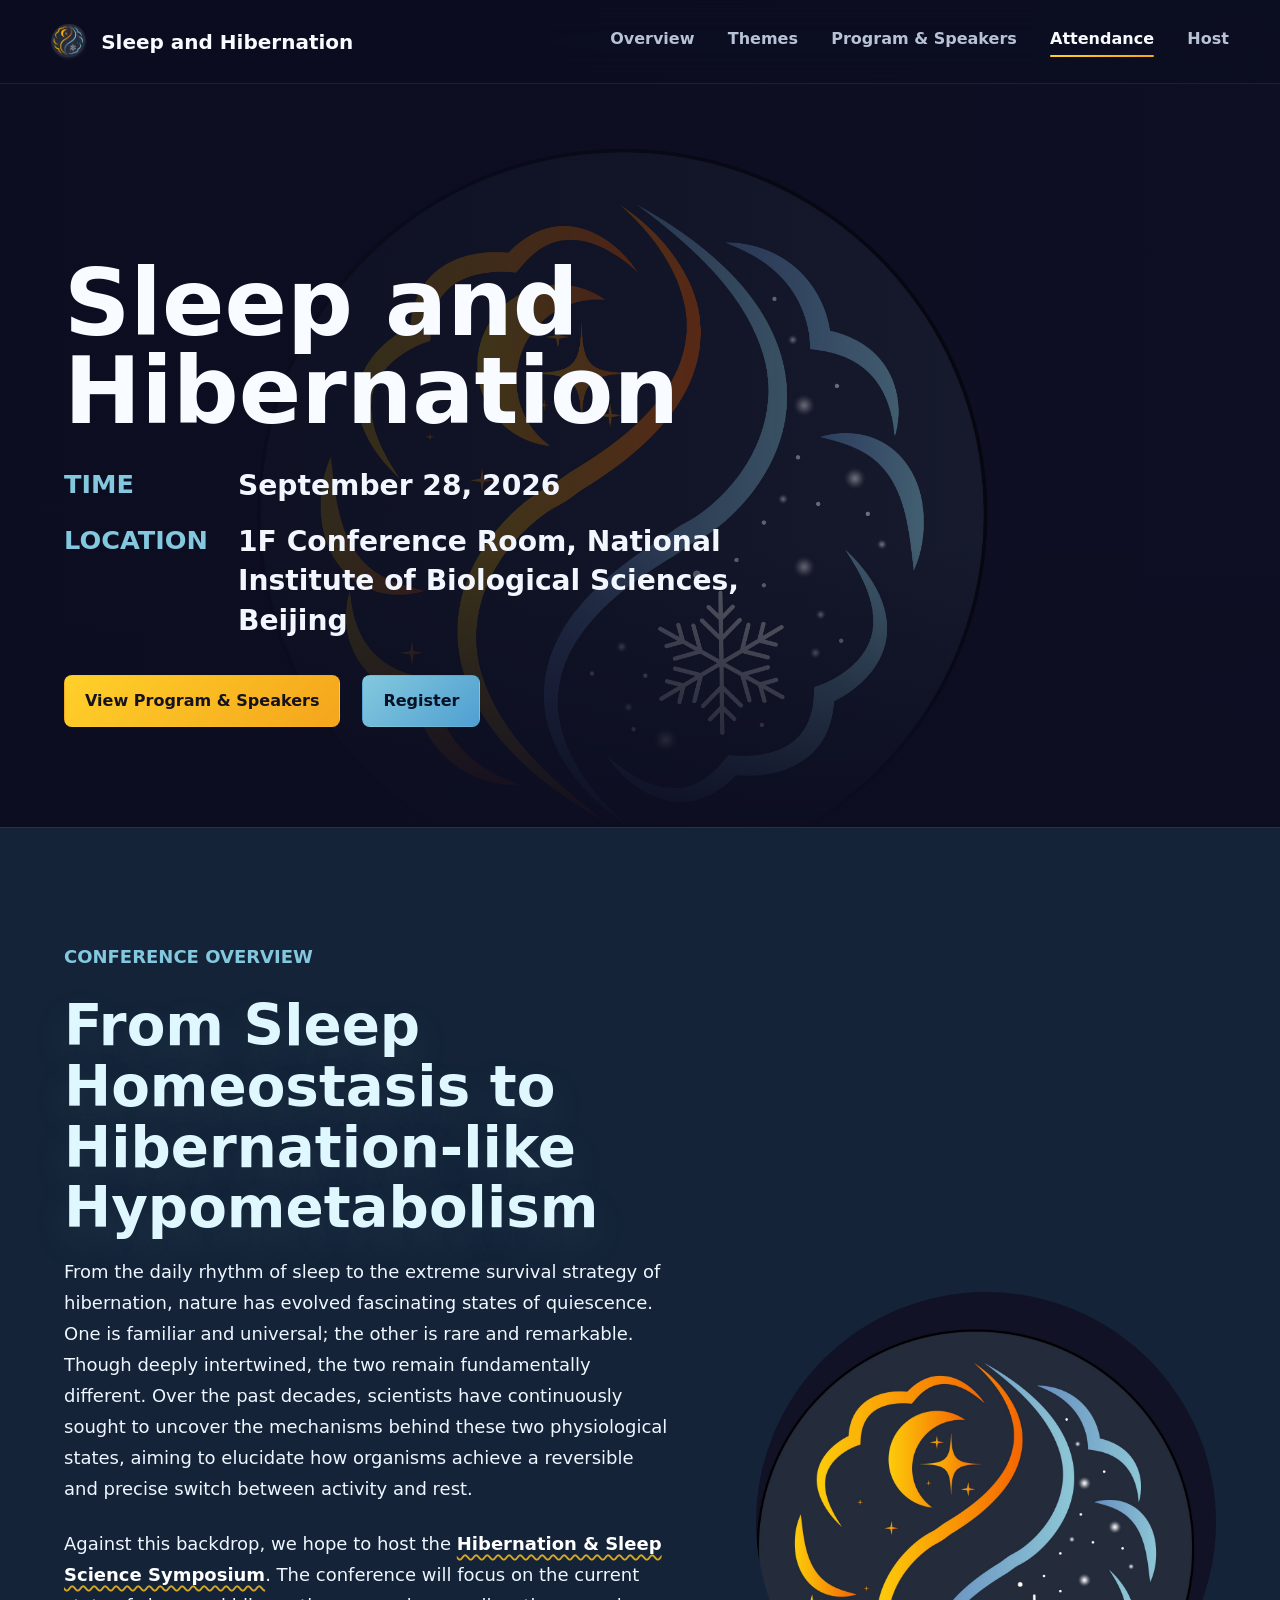
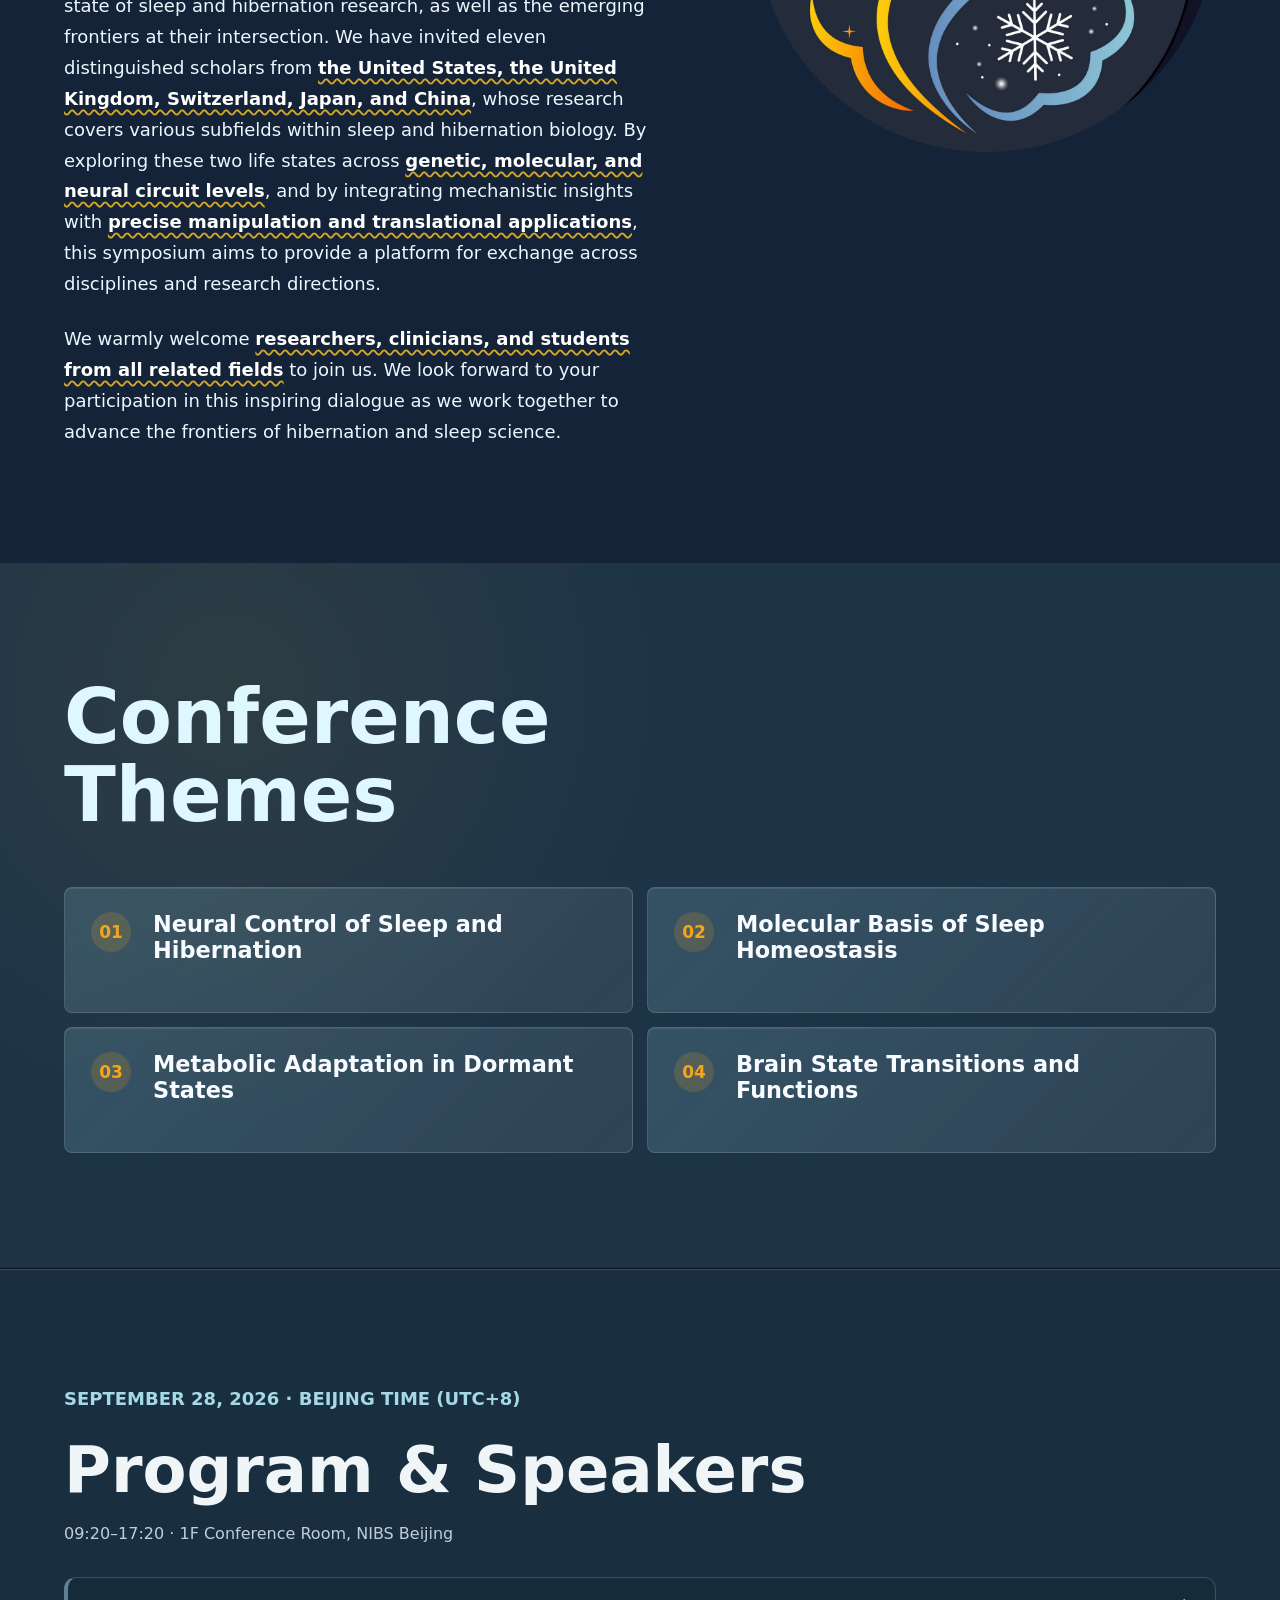
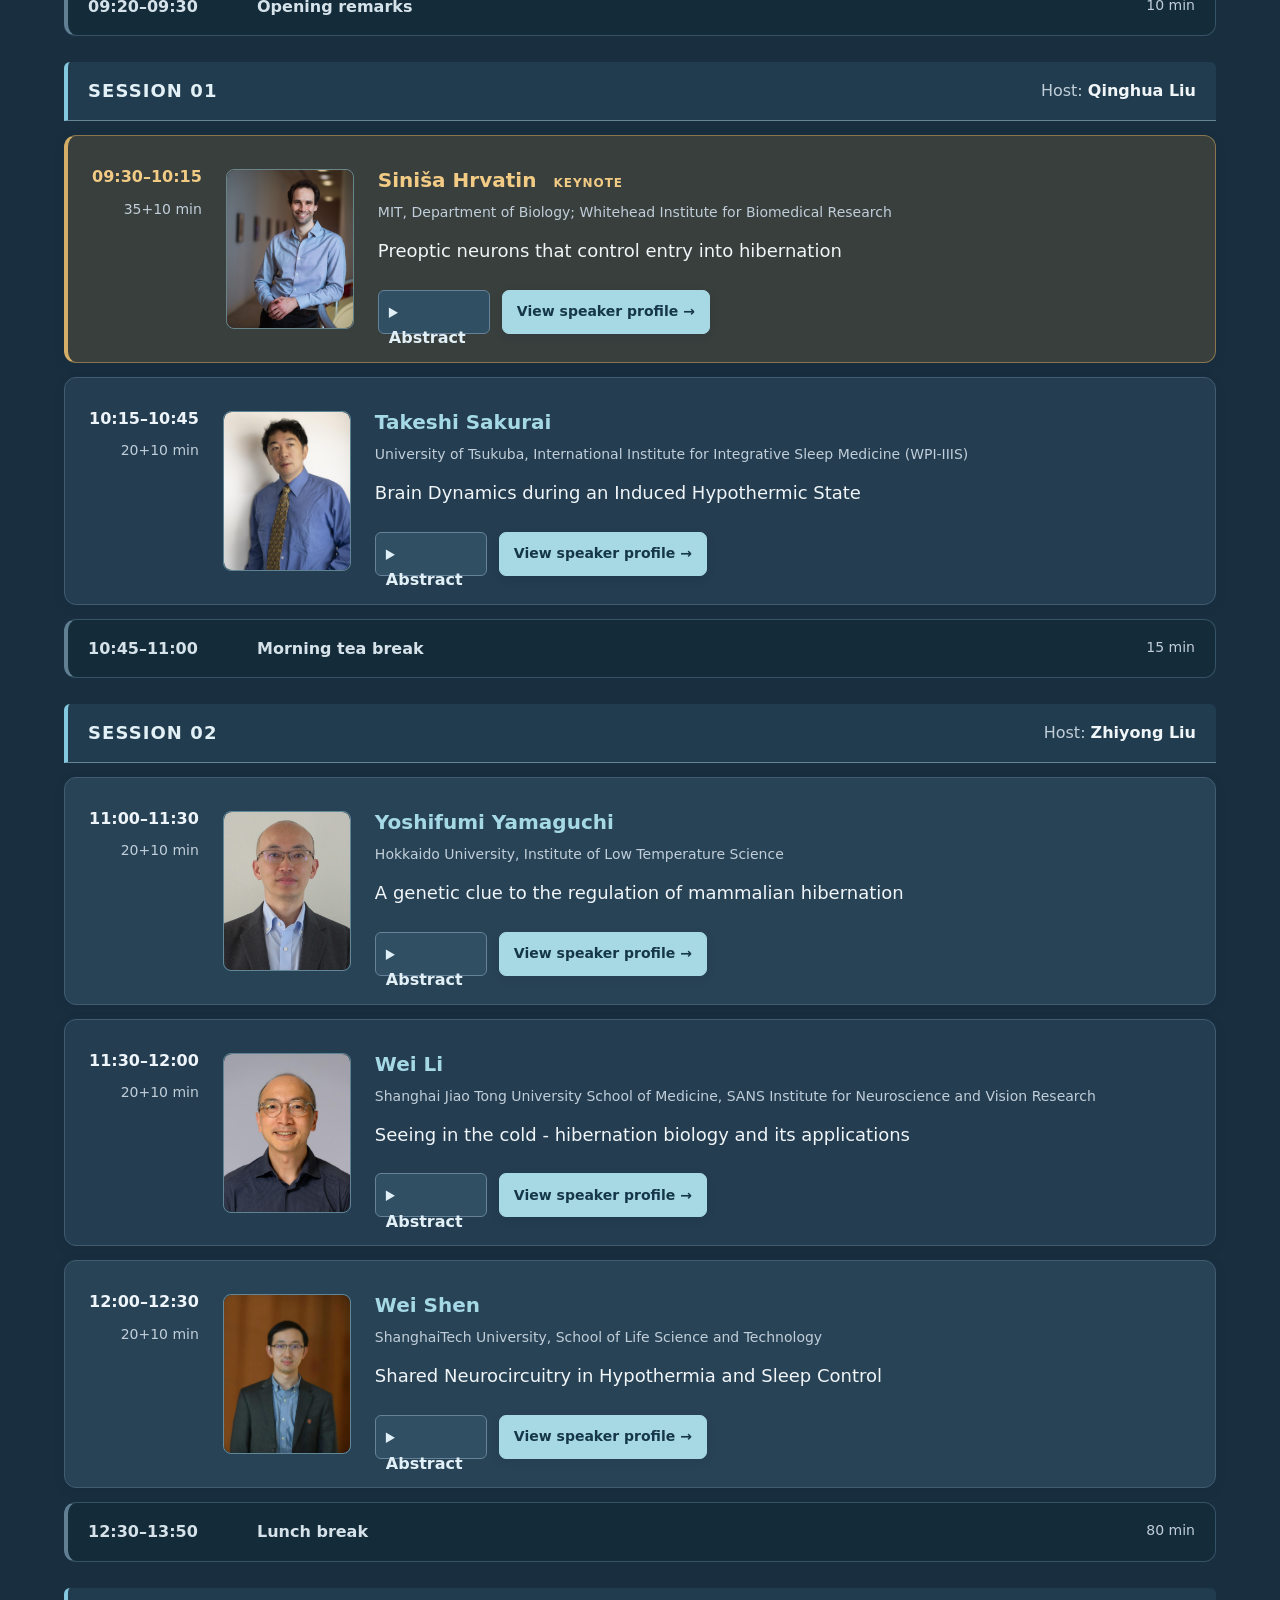
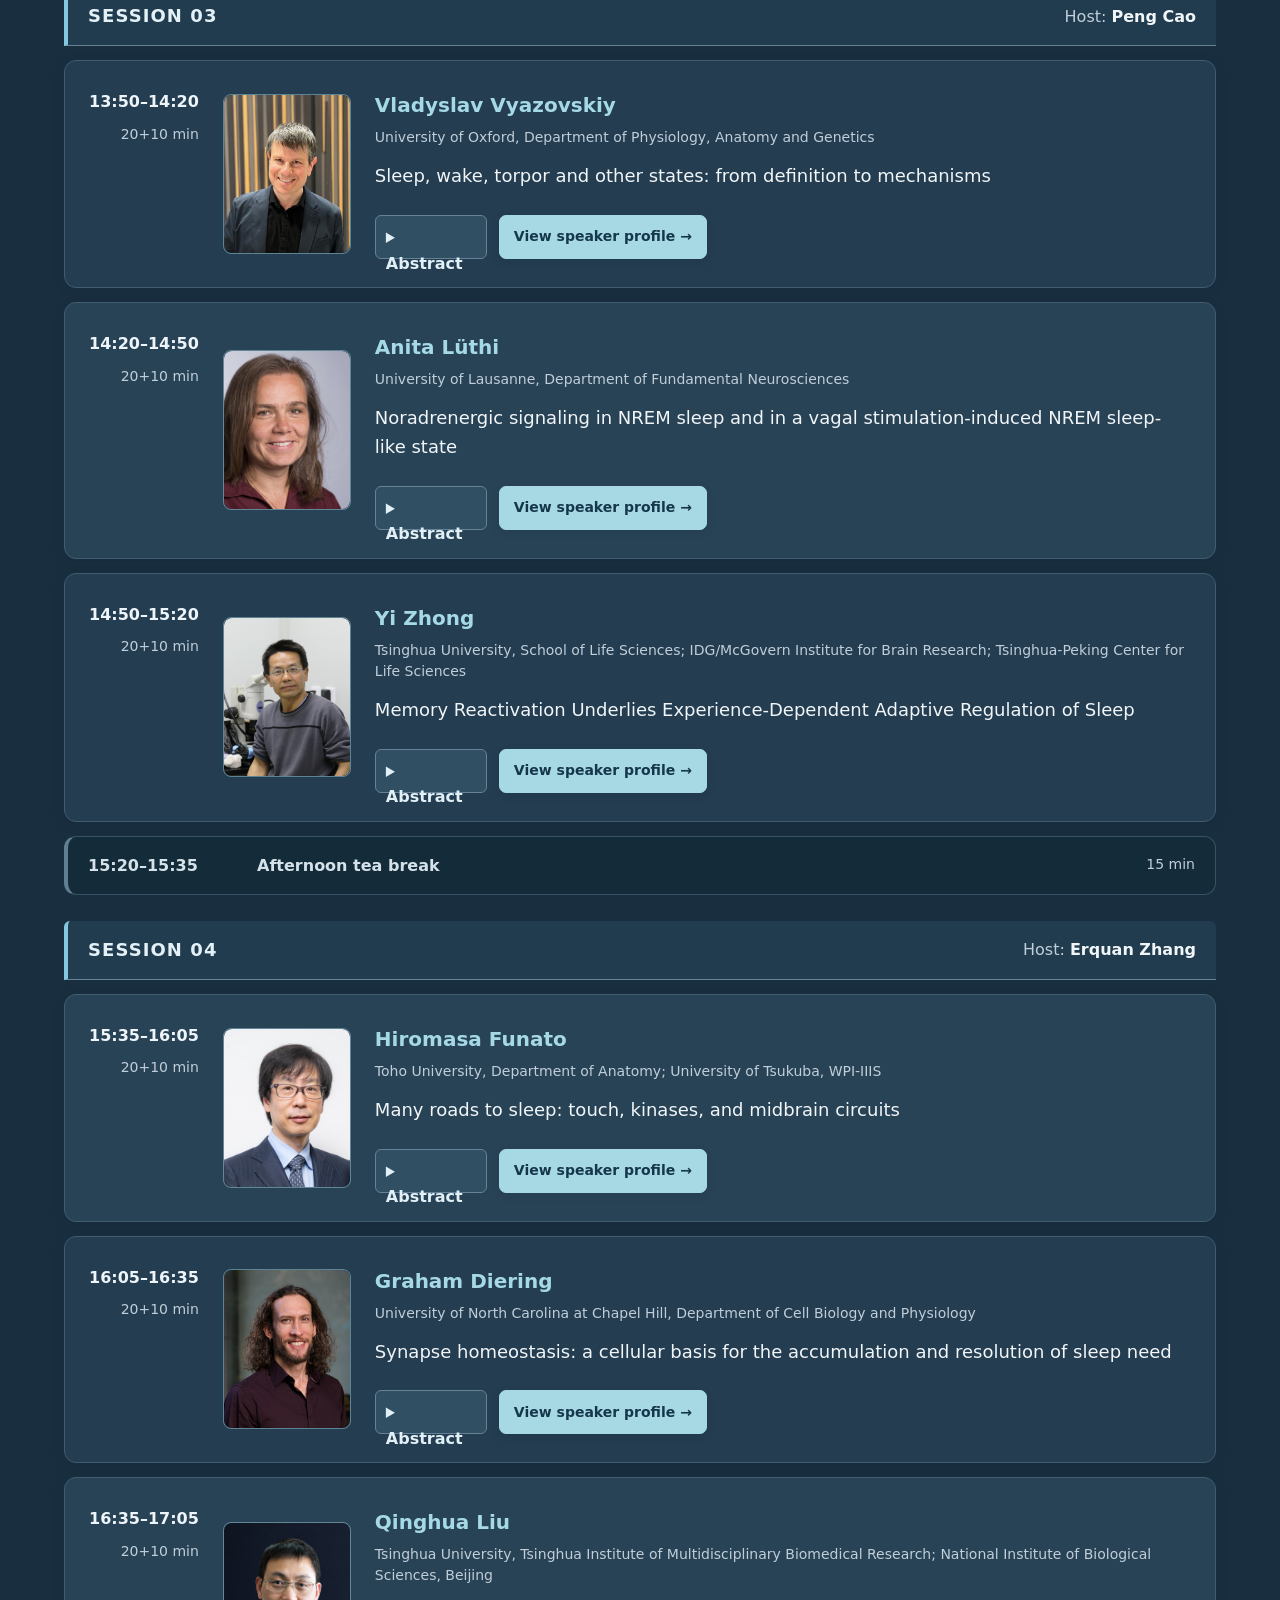
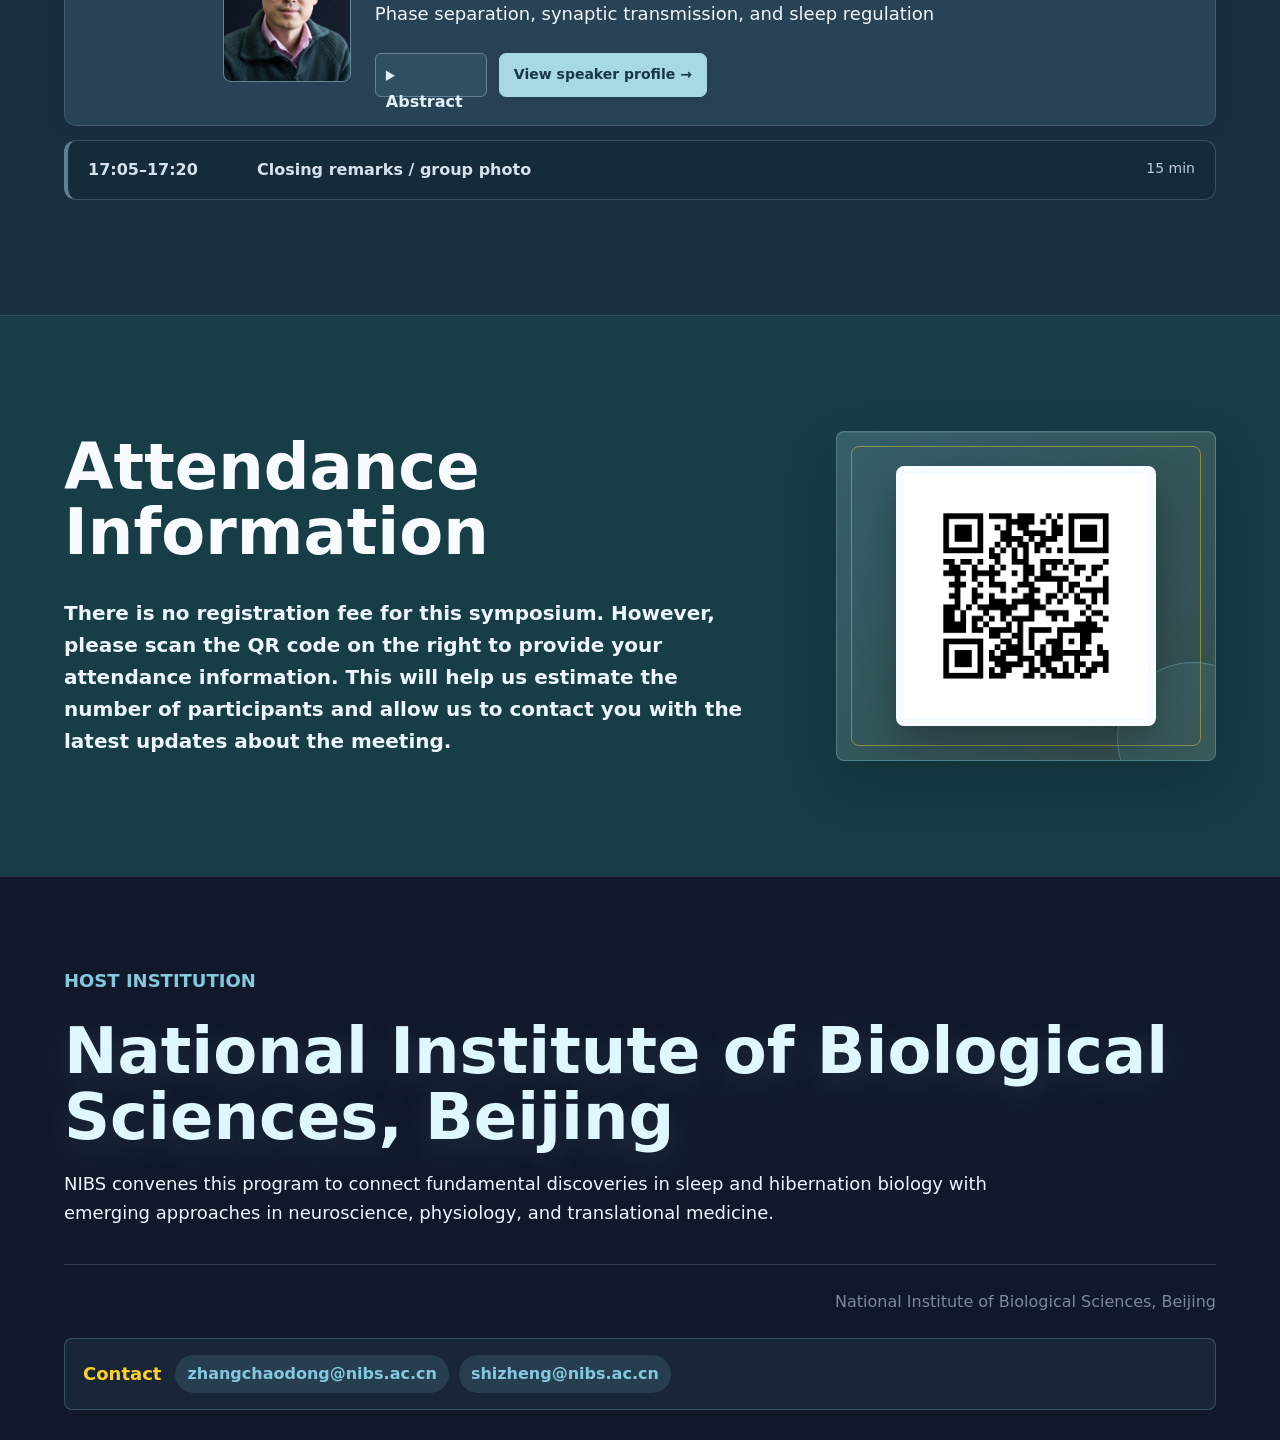
==== commit 2a236379: "Update symposium program order and times from revised September 28 poster" ====
--- a/index.html
+++ b/index.html
@@ -159,8 +159,94 @@
               <a class="program-profile-link" href="speaker.html?id=sinisa-hrvatin">View speaker profile →</a>
             </div>
           </li>
+          <li class="schedule-row program-talk" id="talk-takeshi-sakurai">
+            <div class="program-time"><span class="schedule-time">10:15–10:45</span><span class="schedule-duration">20+10 min</span></div>
+            <a class="program-portrait" href="speaker.html?id=takeshi-sakurai" aria-label="View Takeshi Sakurai profile"><img src="assets/takeshi-sakurai.jpeg" class="portrait-takeshi" alt="Takeshi Sakurai portrait" loading="lazy"></a>
+            <div class="schedule-detail">
+              <a href="speaker.html?id=takeshi-sakurai">Takeshi Sakurai</a>
+              <span class="schedule-affiliation">University of Tsukuba, International Institute for Integrative Sleep Medicine (WPI-IIIS)</span>
+              <p class="program-title">Brain Dynamics during an Induced Hypothermic State</p>
+            </div>
+            <div class="schedule-detail program-actions">
+              <details class="program-abstract">
+                <summary>Abstract</summary>
+                <div class="program-abstract-copy"><p>Q neuron-induced hypothermic/hypometabolic state (QIH) is a reversible hibernation-like state characterized by profound reductions in body temperature and energy expenditure in non-hibernating mammals. However, whether the brain during QIH represents an extreme form of sleep, a generalized suppression of neuronal activity, or a distinct mode of neural organization remains unclear. In this talk, I will discuss our recent findings on brain activity during QIH, focusing on cortical dynamics, sleep-state organization, and circadian timekeeping. By combining optogenetic induction of QIH with chronic high-density recordings from the medial prefrontal cortex, we found that QIH is not a homogeneous inactive state, but instead consists of internally structured substates with spectral and spiking properties distinct from wakefulness, NREM sleep, and REM sleep. In particular, cortical activity during QIH lacks the synchronized slow oscillations typical of NREM sleep, and REM-like episodes are absent, followed by rebound of REM sleep after recovery. At the same time, neuronal activity in the suprachiasmatic nucleus retains a low-amplitude circadian oscillation despite markedly reduced brain temperature. These findings suggest that QIH is neither deep sleep nor neuronal shutdown, but a unique brain state in which cortical networks are reorganized while selected regulatory functions remain operational.</p></div>
+              </details>
+              <a class="program-profile-link" href="speaker.html?id=takeshi-sakurai">View speaker profile →</a>
+            </div>
+          </li>
+          <li class="schedule-row schedule-break">
+            <span class="schedule-time">10:45–11:00</span>
+            <div class="schedule-detail">
+              <strong>Morning tea break</strong>
+            </div>
+            <span class="schedule-duration">15 min</span>
+          </li>
+          <li class="program-session" id="session-02">
+            <h3>Session 02</h3>
+            <p>Host: <strong>Zhiyong Liu</strong></p>
+          </li>
+          <li class="schedule-row program-talk" id="talk-yoshifumi-yamaguchi">
+            <div class="program-time"><span class="schedule-time">11:00–11:30</span><span class="schedule-duration">20+10 min</span></div>
+            <a class="program-portrait" href="speaker.html?id=yoshifumi-yamaguchi" aria-label="View Yoshifumi Yamaguchi profile"><img src="assets/yoshifumi-yamaguchi-updated.jpg" class="" alt="Yoshifumi Yamaguchi portrait" loading="lazy"></a>
+            <div class="schedule-detail">
+              <a href="speaker.html?id=yoshifumi-yamaguchi">Yoshifumi Yamaguchi</a>
+              <span class="schedule-affiliation">Hokkaido University, Institute of Low Temperature Science</span>
+              <p class="program-title">A genetic clue to the regulation of mammalian hibernation</p>
+            </div>
+            <div class="schedule-detail program-actions">
+              <details class="program-abstract">
+                <summary>Abstract</summary>
+                <div class="program-abstract-copy"><p>Hibernation is a survival strategy for seasonal changes in the environment to reduce basal metabolism and thermogenesis, thereby exhibiting torpor, a very low body temperature state outside the homeothermic range of the animal. Such heterothermic features are observed in at least 10 % of species across mammalian clades, and the evolutionary origin of heterothermy remains a matter of debate. To address the mechanisms and origins of heterothermy and hibernation, it is crucial to identify the genes necessary for these traits. However, little is known about the genetic regulation of hibernation, as addressing the causal relationship between hibernation and genes is challenging. Through unbiased expression screening, we found that cold resistance observed in the Syrian hamster (Mesocricetus auratus), a mammalian hibernator, is dependent on GPX4, an enzyme essential for cellular defence against lipid peroxidation. We also found that one of the differentially expressed genes during hibernation is crucial for hibernation in this species by generating genome-edited hamsters lacking the gene. Analysis of hibernation patterns using mathematical modeling demonstrated that the mutant hamsters exhibited a shortened period of torpor and an extended period of arousal, suggesting that the gene is involved in the balance between torpor and arousal during hibernation. These results provide genetic evidence for the regulation of hibernation, which could be the basis for understanding the mechanisms and origins of hibernation across distinct mammals.</p></div>
+              </details>
+              <a class="program-profile-link" href="speaker.html?id=yoshifumi-yamaguchi">View speaker profile →</a>
+            </div>
+          </li>
+          <li class="schedule-row program-talk" id="talk-wei-li">
+            <div class="program-time"><span class="schedule-time">11:30–12:00</span><span class="schedule-duration">20+10 min</span></div>
+            <a class="program-portrait" href="speaker.html?id=wei-li" aria-label="View Wei Li profile"><img src="assets/wei-li.jpeg" class="" alt="Wei Li portrait" loading="lazy"></a>
+            <div class="schedule-detail">
+              <a href="speaker.html?id=wei-li">Wei Li</a>
+              <span class="schedule-affiliation">Shanghai Jiao Tong University School of Medicine, SANS Institute for Neuroscience and Vision Research</span>
+              <p class="program-title">Seeing in the cold - hibernation biology and its applications</p>
+            </div>
+            <div class="schedule-detail program-actions">
+              <details class="program-abstract">
+                <summary>Abstract</summary>
+                <div class="program-abstract-copy"><p>Leveraging the unique attributes of the ground squirrel, particularly its winter hibernation habits, allows us to explore remarkable aspects of its biology and the adaptations induced by hibernation. In this seminar, I will discuss how the visual system undergoes changes during hibernation and examine the adaptive processes that occur within the ground squirrel's visual system during this period. Our research into these mechanisms aims not only to address fundamental questions about this fascinating biological phenomenon but also to uncover potential therapeutic strategies for treating injuries and diseases of the visual system, conditions often linked with metabolic stress.</p></div>
+              </details>
+              <a class="program-profile-link" href="speaker.html?id=wei-li">View speaker profile →</a>
+            </div>
+          </li>
+          <li class="schedule-row program-talk" id="talk-wei-shen">
+            <div class="program-time"><span class="schedule-time">12:00–12:30</span><span class="schedule-duration">20+10 min</span></div>
+            <a class="program-portrait" href="speaker.html?id=wei-shen" aria-label="View Wei Shen profile"><img src="assets/wei-shen.jpg" class="" alt="Wei Shen portrait" loading="lazy"></a>
+            <div class="schedule-detail">
+              <a href="speaker.html?id=wei-shen">Wei Shen</a>
+              <span class="schedule-affiliation">ShanghaiTech University, School of Life Science and Technology</span>
+              <p class="program-title">Shared Neurocircuitry in Hypothermia and Sleep Control</p>
+            </div>
+            <div class="schedule-detail program-actions">
+              <details class="program-abstract">
+                <summary>Abstract</summary>
+                <div class="program-abstract-copy"><p>Sleep is a fundamental physiological state that is closely coordinated with multiple homeostatic processes. Compared with wakefulness, sleep is consistently associated with reduced energy expenditure and a decline in core body temperature, suggesting an intimate interaction between the neural mechanisms controlling sleep and thermoregulation. Consistent with this idea, passive body warming, such as taking a warm bath or shower before bedtime, can facilitate sleep onset, in part by promoting subsequent heat dissipation and a decline in core body temperature. We investigated the shared neural mechanisms underlying sleep and body temperature regulation. Our previous work identified TRPC4-expressing neurons in the preoptic area as warm-sensitive neurons that detect increases in brain temperature and drive physiological responses to lower body temperature (Neuron, 2023). Here, we find that these TRPC4-expressing neurons are also critically involved in both hypothermia induction and sleep regulation. These findings reveal a shared neural substrate linking thermoregulation and sleep, providing new insight into how the brain coordinates distinct homeostatic states and suggesting potential neural targets for sleep modulation.</p></div>
+              </details>
+              <a class="program-profile-link" href="speaker.html?id=wei-shen">View speaker profile →</a>
+            </div>
+          </li>
+          <li class="schedule-row schedule-break">
+            <span class="schedule-time">12:30–13:50</span>
+            <div class="schedule-detail">
+              <strong>Lunch break</strong>
+            </div>
+            <span class="schedule-duration">80 min</span>
+          </li>
+          <li class="program-session" id="session-03">
+            <h3>Session 03</h3>
+            <p>Host: <strong>Peng Cao</strong></p>
+          </li>
           <li class="schedule-row program-talk" id="talk-vladyslav-vyazovskiy">
-            <div class="program-time"><span class="schedule-time">10:15–10:45</span><span class="schedule-duration">20+10 min</span></div>
+            <div class="program-time"><span class="schedule-time">13:50–14:20</span><span class="schedule-duration">20+10 min</span></div>
             <a class="program-portrait" href="speaker.html?id=vladyslav-vyazovskiy" aria-label="View Vladyslav Vyazovskiy profile"><img src="assets/vladyslav-vyazovskiy.jpeg" class="" alt="Vladyslav Vyazovskiy portrait" loading="lazy"></a>
             <div class="schedule-detail">
               <a href="speaker.html?id=vladyslav-vyazovskiy">Vladyslav Vyazovskiy</a>
@@ -175,92 +261,6 @@
               <a class="program-profile-link" href="speaker.html?id=vladyslav-vyazovskiy">View speaker profile →</a>
             </div>
           </li>
-          <li class="schedule-row schedule-break">
-            <span class="schedule-time">10:45–11:00</span>
-            <div class="schedule-detail">
-              <strong>Morning tea break</strong>
-            </div>
-            <span class="schedule-duration">15 min</span>
-          </li>
-          <li class="program-session" id="session-02">
-            <h3>Session 02</h3>
-            <p>Host: <strong>Zhiyong Liu</strong></p>
-          </li>
-          <li class="schedule-row program-talk" id="talk-takeshi-sakurai">
-            <div class="program-time"><span class="schedule-time">11:00–11:30</span><span class="schedule-duration">20+10 min</span></div>
-            <a class="program-portrait" href="speaker.html?id=takeshi-sakurai" aria-label="View Takeshi Sakurai profile"><img src="assets/takeshi-sakurai.jpeg" class="portrait-takeshi" alt="Takeshi Sakurai portrait" loading="lazy"></a>
-            <div class="schedule-detail">
-              <a href="speaker.html?id=takeshi-sakurai">Takeshi Sakurai</a>
-              <span class="schedule-affiliation">University of Tsukuba, International Institute for Integrative Sleep Medicine (WPI-IIIS)</span>
-              <p class="program-title">Neural Control of Hibernation-like Hypometabolism in Non-hibernating Mammals</p>
-            </div>
-            <div class="schedule-detail program-actions">
-              <details class="program-abstract">
-                <summary>Abstract</summary>
-                <div class="program-abstract-copy"><p>Q neuron-induced hypothermic/hypometabolic state (QIH) is a reversible hibernation-like state characterized by profound reductions in body temperature and energy expenditure in non-hibernating mammals. However, whether the brain during QIH represents an extreme form of sleep, a generalized suppression of neuronal activity, or a distinct mode of neural organization remains unclear. In this talk, I will discuss our recent findings on brain activity during QIH, focusing on cortical dynamics, sleep-state organization, and circadian timekeeping. By combining optogenetic induction of QIH with chronic high-density recordings from the medial prefrontal cortex, we found that QIH is not a homogeneous inactive state, but instead consists of internally structured substates with spectral and spiking properties distinct from wakefulness, NREM sleep, and REM sleep. In particular, cortical activity during QIH lacks the synchronized slow oscillations typical of NREM sleep, and REM-like episodes are absent, followed by rebound of REM sleep after recovery. At the same time, neuronal activity in the suprachiasmatic nucleus retains a low-amplitude circadian oscillation despite markedly reduced brain temperature. These findings suggest that QIH is neither deep sleep nor neuronal shutdown, but a unique brain state in which cortical networks are reorganized while selected regulatory functions remain operational.</p></div>
-              </details>
-              <a class="program-profile-link" href="speaker.html?id=takeshi-sakurai">View speaker profile →</a>
-            </div>
-          </li>
-          <li class="schedule-row program-talk" id="talk-yoshifumi-yamaguchi">
-            <div class="program-time"><span class="schedule-time">11:30–12:00</span><span class="schedule-duration">20+10 min</span></div>
-            <a class="program-portrait" href="speaker.html?id=yoshifumi-yamaguchi" aria-label="View Yoshifumi Yamaguchi profile"><img src="assets/yoshifumi-yamaguchi-updated.jpg" class="" alt="Yoshifumi Yamaguchi portrait" loading="lazy"></a>
-            <div class="schedule-detail">
-              <a href="speaker.html?id=yoshifumi-yamaguchi">Yoshifumi Yamaguchi</a>
-              <span class="schedule-affiliation">Hokkaido University, Institute of Low Temperature Science</span>
-              <p class="program-title">A genetic clue to the regulation of mammalian hibernation</p>
-            </div>
-            <div class="schedule-detail program-actions">
-              <details class="program-abstract">
-                <summary>Abstract</summary>
-                <div class="program-abstract-copy"><p>Hibernation is a survival strategy for seasonal changes in the environment to reduce basal metabolism and thermogenesis, thereby exhibiting torpor, a very low body temperature state outside the homeothermic range of the animal. Such heterothermic features are observed in at least 10 % of species across mammalian clades, and the evolutionary origin of heterothermy remains a matter of debate. To address the mechanisms and origins of heterothermy and hibernation, it is crucial to identify the genes necessary for these traits. However, little is known about the genetic regulation of hibernation, as addressing the causal relationship between hibernation and genes is challenging. Through unbiased expression screening, we found that cold resistance observed in the Syrian hamster (Mesocricetus auratus), a mammalian hibernator, is dependent on GPX4, an enzyme essential for cellular defence against lipid peroxidation. We also found that one of the differentially expressed genes during hibernation is crucial for hibernation in this species by generating genome-edited hamsters lacking the gene. Analysis of hibernation patterns using mathematical modeling demonstrated that the mutant hamsters exhibited a shortened period of torpor and an extended period of arousal, suggesting that the gene is involved in the balance between torpor and arousal during hibernation. These results provide genetic evidence for the regulation of hibernation, which could be the basis for understanding the mechanisms and origins of hibernation across distinct mammals.</p></div>
-              </details>
-              <a class="program-profile-link" href="speaker.html?id=yoshifumi-yamaguchi">View speaker profile →</a>
-            </div>
-          </li>
-          <li class="schedule-row program-talk" id="talk-wei-li">
-            <div class="program-time"><span class="schedule-time">12:00–12:30</span><span class="schedule-duration">20+10 min</span></div>
-            <a class="program-portrait" href="speaker.html?id=wei-li" aria-label="View Wei Li profile"><img src="assets/wei-li.jpeg" class="" alt="Wei Li portrait" loading="lazy"></a>
-            <div class="schedule-detail">
-              <a href="speaker.html?id=wei-li">Wei Li</a>
-              <span class="schedule-affiliation">Shanghai Jiao Tong University School of Medicine, SANS Institute for Neuroscience and Vision Research</span>
-              <p class="program-title">Seeing in the cold - hibernation biology and its applications</p>
-            </div>
-            <div class="schedule-detail program-actions">
-              <details class="program-abstract">
-                <summary>Abstract</summary>
-                <div class="program-abstract-copy"><p>Leveraging the unique attributes of the ground squirrel, particularly its winter hibernation habits, allows us to explore remarkable aspects of its biology and the adaptations induced by hibernation. In this seminar, I will discuss how the visual system undergoes changes during hibernation and examine the adaptive processes that occur within the ground squirrel's visual system during this period. Our research into these mechanisms aims not only to address fundamental questions about this fascinating biological phenomenon but also to uncover potential therapeutic strategies for treating injuries and diseases of the visual system, conditions often linked with metabolic stress.</p></div>
-              </details>
-              <a class="program-profile-link" href="speaker.html?id=wei-li">View speaker profile →</a>
-            </div>
-          </li>
-          <li class="schedule-row schedule-break">
-            <span class="schedule-time">12:30–13:50</span>
-            <div class="schedule-detail">
-              <strong>Lunch break</strong>
-            </div>
-            <span class="schedule-duration">80 min</span>
-          </li>
-          <li class="program-session" id="session-03">
-            <h3>Session 03</h3>
-            <p>Host: <strong>Peng Cao</strong></p>
-          </li>
-          <li class="schedule-row program-talk" id="talk-wei-shen">
-            <div class="program-time"><span class="schedule-time">13:50–14:20</span><span class="schedule-duration">20+10 min</span></div>
-            <a class="program-portrait" href="speaker.html?id=wei-shen" aria-label="View Wei Shen profile"><img src="assets/wei-shen.jpg" class="" alt="Wei Shen portrait" loading="lazy"></a>
-            <div class="schedule-detail">
-              <a href="speaker.html?id=wei-shen">Wei Shen</a>
-              <span class="schedule-affiliation">ShanghaiTech University, School of Life Science and Technology</span>
-              <p class="program-title">Shared Neurocircuitry in Hypothermia and Sleep Control</p>
-            </div>
-            <div class="schedule-detail program-actions">
-              <details class="program-abstract">
-                <summary>Abstract</summary>
-                <div class="program-abstract-copy"><p>Sleep is a fundamental physiological state that is closely coordinated with multiple homeostatic processes. Compared with wakefulness, sleep is consistently associated with reduced energy expenditure and a decline in core body temperature, suggesting an intimate interaction between the neural mechanisms controlling sleep and thermoregulation. Consistent with this idea, passive body warming, such as taking a warm bath or shower before bedtime, can facilitate sleep onset, in part by promoting subsequent heat dissipation and a decline in core body temperature. We investigated the shared neural mechanisms underlying sleep and body temperature regulation. Our previous work identified TRPC4-expressing neurons in the preoptic area as warm-sensitive neurons that detect increases in brain temperature and drive physiological responses to lower body temperature (Neuron, 2023). Here, we find that these TRPC4-expressing neurons are also critically involved in both hypothermia induction and sleep regulation. These findings reveal a shared neural substrate linking thermoregulation and sleep, providing new insight into how the brain coordinates distinct homeostatic states and suggesting potential neural targets for sleep modulation.</p></div>
-              </details>
-              <a class="program-profile-link" href="speaker.html?id=wei-shen">View speaker profile →</a>
-            </div>
-          </li>
           <li class="schedule-row program-talk" id="talk-anita-luthi">
             <div class="program-time"><span class="schedule-time">14:20–14:50</span><span class="schedule-duration">20+10 min</span></div>
             <a class="program-portrait" href="speaker.html?id=anita-luthi" aria-label="View Anita Lüthi profile"><img src="assets/anita-luthi.png" class="portrait-anita" alt="Anita Lüthi portrait" loading="lazy"></a>
@@ -277,8 +277,35 @@
               <a class="program-profile-link" href="speaker.html?id=anita-luthi">View speaker profile →</a>
             </div>
           </li>
+          <li class="schedule-row program-talk" id="talk-yi-zhong">
+            <div class="program-time"><span class="schedule-time">14:50–15:20</span><span class="schedule-duration">20+10 min</span></div>
+            <a class="program-portrait" href="speaker.html?id=yi-zhong" aria-label="View Yi Zhong profile"><img src="assets/yi-zhong-updated.jpg" class="portrait-yi" alt="Yi Zhong portrait" loading="lazy"></a>
+            <div class="schedule-detail">
+              <a href="speaker.html?id=yi-zhong">Yi Zhong</a>
+              <span class="schedule-affiliation">Tsinghua University, School of Life Sciences; IDG/McGovern Institute for Brain Research; Tsinghua-Peking Center for Life Sciences</span>
+              <p class="program-title">Memory Reactivation Underlies Experience-Dependent Adaptive Regulation of Sleep</p>
+            </div>
+            <div class="schedule-detail program-actions">
+              <details class="program-abstract">
+                <summary>Abstract</summary>
+                <div class="program-abstract-copy"><p>Recent memories are consolidated during sleep via spontaneous reactivation. However, whether and how memory reactivation affects sleep dynamics remains unclear. By tracking and modulating memory activity during sleep, we reveal that negative memory reactivation promoted arousal, whereas positive memory supported sleep stability. This regulation was mediated by the reactivation of experience-specific hippocampus-amygdala engram circuits during sleep. In chronic stress models, negative memory reactivation promoted sleep disturbance, and targeted suppression of memory reactivation restored normal sleep. Our findings establish a memory-dependent sleep regulation in which memory reactivation engages downstream circuits responsive to specific memory content.</p></div>
+              </details>
+              <a class="program-profile-link" href="speaker.html?id=yi-zhong">View speaker profile →</a>
+            </div>
+          </li>
+          <li class="schedule-row schedule-break">
+            <span class="schedule-time">15:20–15:35</span>
+            <div class="schedule-detail">
+              <strong>Afternoon tea break</strong>
+            </div>
+            <span class="schedule-duration">15 min</span>
+          </li>
+          <li class="program-session" id="session-04">
+            <h3>Session 04</h3>
+            <p>Host: <strong>Erquan Zhang</strong></p>
+          </li>
           <li class="schedule-row program-talk" id="talk-hiromasa-funato">
-            <div class="program-time"><span class="schedule-time">14:50–15:20</span><span class="schedule-duration">20+10 min</span></div>
+            <div class="program-time"><span class="schedule-time">15:35–16:05</span><span class="schedule-duration">20+10 min</span></div>
             <a class="program-portrait" href="speaker.html?id=hiromasa-funato" aria-label="View Hiromasa Funato profile"><img src="assets/hiromasa-funato.jpeg" class="" alt="Hiromasa Funato portrait" loading="lazy"></a>
             <div class="schedule-detail">
               <a href="speaker.html?id=hiromasa-funato">Hiromasa Funato</a>
@@ -293,19 +320,8 @@
               <a class="program-profile-link" href="speaker.html?id=hiromasa-funato">View speaker profile →</a>
             </div>
           </li>
-          <li class="schedule-row schedule-break">
-            <span class="schedule-time">15:20–15:35</span>
-            <div class="schedule-detail">
-              <strong>Afternoon tea break</strong>
-            </div>
-            <span class="schedule-duration">15 min</span>
-          </li>
-          <li class="program-session" id="session-04">
-            <h3>Session 04</h3>
-            <p>Host: <strong>Erquan Zhang</strong></p>
-          </li>
           <li class="schedule-row program-talk" id="talk-graham-diering">
-            <div class="program-time"><span class="schedule-time">15:35–16:05</span><span class="schedule-duration">20+10 min</span></div>
+            <div class="program-time"><span class="schedule-time">16:05–16:35</span><span class="schedule-duration">20+10 min</span></div>
             <a class="program-portrait" href="speaker.html?id=graham-diering" aria-label="View Graham Diering profile"><img src="assets/graham-diering.jpeg" class="" alt="Graham Diering portrait" loading="lazy"></a>
             <div class="schedule-detail">
               <a href="speaker.html?id=graham-diering">Graham Diering</a>
@@ -320,29 +336,13 @@
               <a class="program-profile-link" href="speaker.html?id=graham-diering">View speaker profile →</a>
             </div>
           </li>
-          <li class="schedule-row program-talk" id="talk-yi-zhong">
-            <div class="program-time"><span class="schedule-time">16:05–16:35</span><span class="schedule-duration">20+10 min</span></div>
-            <a class="program-portrait" href="speaker.html?id=yi-zhong" aria-label="View Yi Zhong profile"><img src="assets/yi-zhong-updated.jpg" class="portrait-yi" alt="Yi Zhong portrait" loading="lazy"></a>
-            <div class="schedule-detail">
-              <a href="speaker.html?id=yi-zhong">Yi Zhong</a>
-              <span class="schedule-affiliation">Tsinghua University, School of Life Sciences; IDG/McGovern Institute for Brain Research; Tsinghua-Peking Center for Life Sciences</span>
-              <p class="program-title">Memory Reactivation Underlies Experience-Dependent Adaptive Regulation of Sleep</p>
-            </div>
-            <div class="schedule-detail program-actions">
-              <details class="program-abstract">
-                <summary>Abstract</summary>
-                <div class="program-abstract-copy"><p>Recent memories are consolidated during sleep via spontaneous reactivation. However, whether and how memory reactivation affects sleep dynamics remains unclear. By tracking and modulating memory activity during sleep, we reveal that negative memory reactivation promoted arousal, whereas positive memory supported sleep stability. This regulation was mediated by the reactivation of experience-specific hippocampus-amygdala engram circuits during sleep. In chronic stress models, negative memory reactivation promoted sleep disturbance, and targeted suppression of memory reactivation restored normal sleep. Our findings establish a memory-dependent sleep regulation in which memory reactivation engages downstream circuits responsive to specific memory content.</p></div>
-              </details>
-              <a class="program-profile-link" href="speaker.html?id=yi-zhong">View speaker profile →</a>
-            </div>
-          </li>
           <li class="schedule-row program-talk" id="talk-qinghua-liu">
             <div class="program-time"><span class="schedule-time">16:35–17:05</span><span class="schedule-duration">20+10 min</span></div>
             <a class="program-portrait" href="speaker.html?id=qinghua-liu" aria-label="View Qinghua Liu profile"><img src="assets/qinghua-liu-updated.png" class="" alt="Qinghua Liu portrait" loading="lazy"></a>
             <div class="schedule-detail">
               <a href="speaker.html?id=qinghua-liu">Qinghua Liu</a>
               <span class="schedule-affiliation">Tsinghua University, Tsinghua Institute of Multidisciplinary Biomedical Research; National Institute of Biological Sciences, Beijing</span>
-              <p class="program-title">Phase separation, synaptic transmission, and sleep amount</p>
+              <p class="program-title">Phase separation, synaptic transmission, and sleep regulation</p>
             </div>
             <div class="schedule-detail program-actions">
               <details class="program-abstract">
--- a/styles.css
+++ b/styles.css
@@ -1522,7 +1522,8 @@
 }
 
 .program-talk {
-  grid-template-columns: 145px 120px minmax(0, 1fr);
+  grid-template-columns: max-content 128px minmax(0, 1fr);
+  column-gap: 24px;
   padding: 28px 24px;
   background: #243d50;
   box-shadow: 0 3px 12px rgba(5, 17, 27, 0.1);
@@ -1544,32 +1545,38 @@
   border-left: 4px solid #d4ad66;
 }
 
-.program-time { display: grid; gap: 8px; }
-.program-time .schedule-duration { text-align: left; }
+.program-time { display: grid; gap: 8px; justify-items: end; }
+.program-time .schedule-duration { text-align: right; }
 .program-time .schedule-time { color: #eef5fa; }
 .schedule-keynote .program-time .schedule-time { color: #f2cb85; }
 
+/* Center portraits between equally spaced text columns. */
+.program-talk > .schedule-detail { grid-column: 3; grid-row: 1; }
+
 .program-portrait {
   display: block;
-  width: 120px;
-  height: 150px;
-  padding: 6px;
-  background: #d5e0e7;
-  border: 1px solid #94aebe;
-  border-radius: 10px;
-  box-shadow: 0 5px 14px rgba(20, 37, 56, 0.13);
+  grid-column: 2;
+  grid-row: 1 / 3;
+  place-self: center;
+  width: 128px;
+  height: 160px;
+  padding: 0;
+  overflow: hidden;
+  background: transparent;
+  border: 1px solid rgba(165, 217, 230, 0.45);
+  border-radius: 8px;
+  box-shadow: none;
 }
 
 .program-portrait img {
+  display: block;
   width: 100%;
   height: 100%;
   object-fit: cover;
   object-position: center;
-  border-radius: 5px;
-  background: #dbe5ec;
-}
-
-.program-portrait .portrait-sinisa { object-position: 58% center; }
+  border-radius: inherit;
+}
+
 .program-portrait:focus-visible { outline: 3px solid #a5d9e6; outline-offset: 4px; }
 .program-talk .schedule-affiliation { margin-top: 6px; line-height: 1.5; }
 .program-talk .program-title { color: var(--ink); font-size: 18px; margin-top: 14px; }
@@ -1637,14 +1644,14 @@
 @media (max-width: 900px) {
   .program-talk { grid-template-columns: 96px minmax(0, 1fr); gap: 18px; padding: 22px 18px; }
   .program-time { grid-column: 1 / -1; grid-row: 1; display: flex; justify-content: space-between; gap: 12px; }
-  .program-portrait { grid-column: 1; grid-row: 2; width: 96px; height: 120px; padding: 5px; }
+  .program-portrait { grid-column: 1; grid-row: 2; width: 96px; height: 120px; }
   .program-talk .schedule-detail { grid-column: 2; grid-row: 2; min-width: 0; }
   .program-talk .schedule-badge { margin-left: 0; display: block; }
 }
 
 @media (max-width: 480px) {
   .program-talk { grid-template-columns: 76px minmax(0, 1fr); gap: 12px; padding: 18px 14px; }
-  .program-portrait { width: 76px; height: 95px; padding: 4px; }
+  .program-portrait { width: 76px; height: 95px; }
   .program-talk .schedule-detail > a { font-size: 18px; }
   .program-talk .program-title { font-size: 16px; }
   .program-talk .schedule-affiliation { font-size: 13px; }
